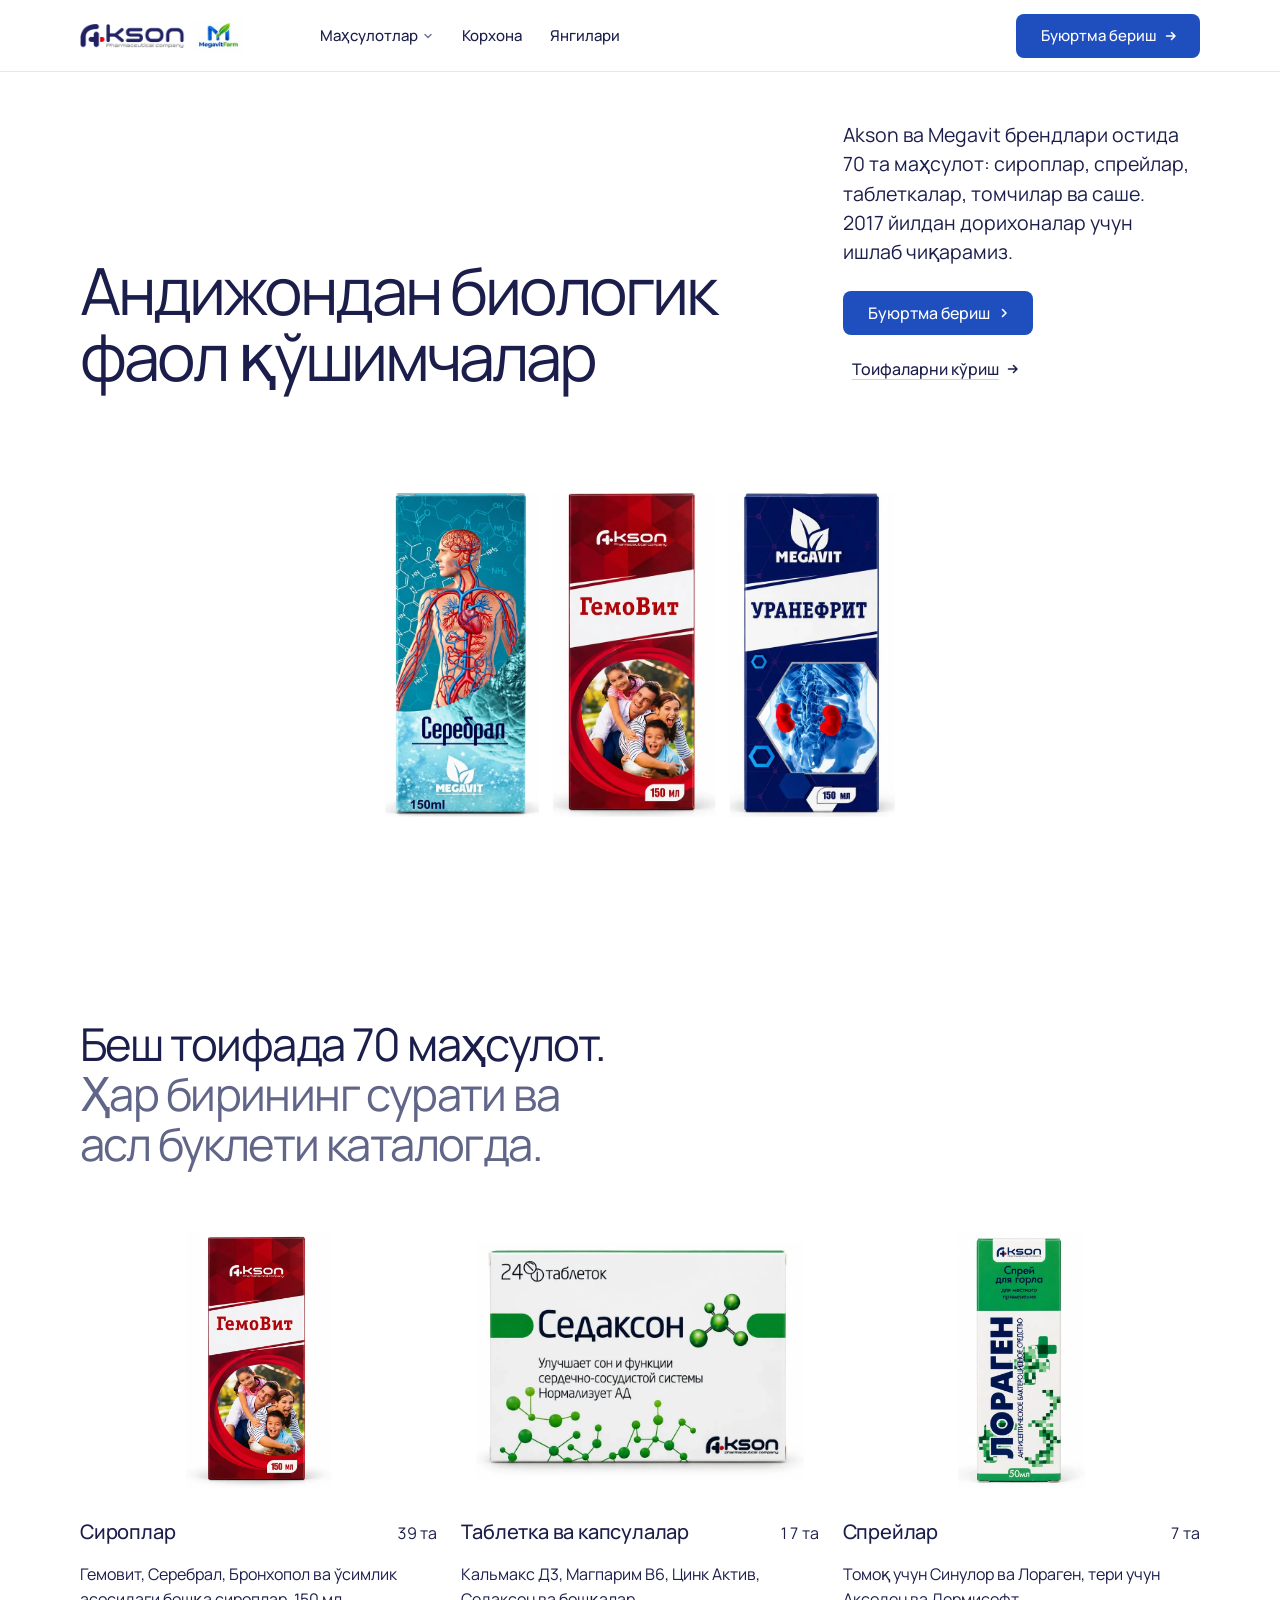
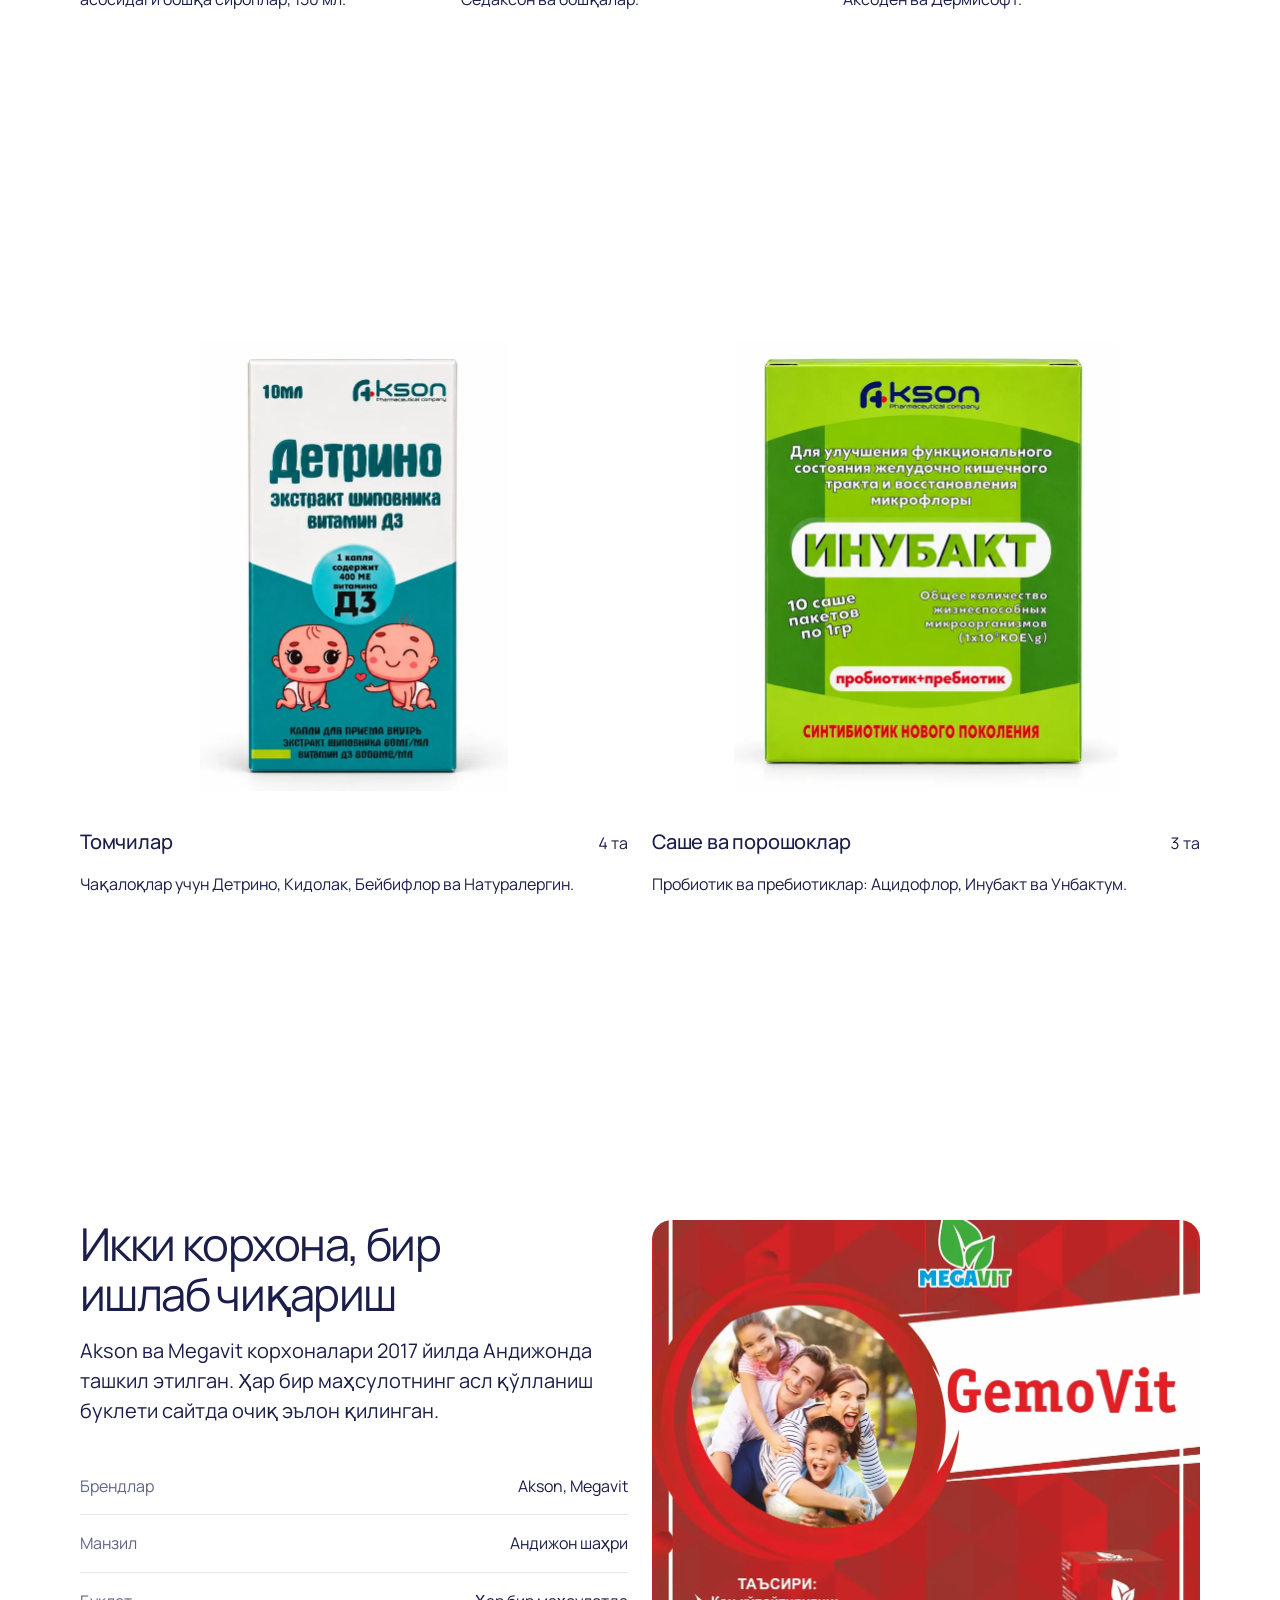
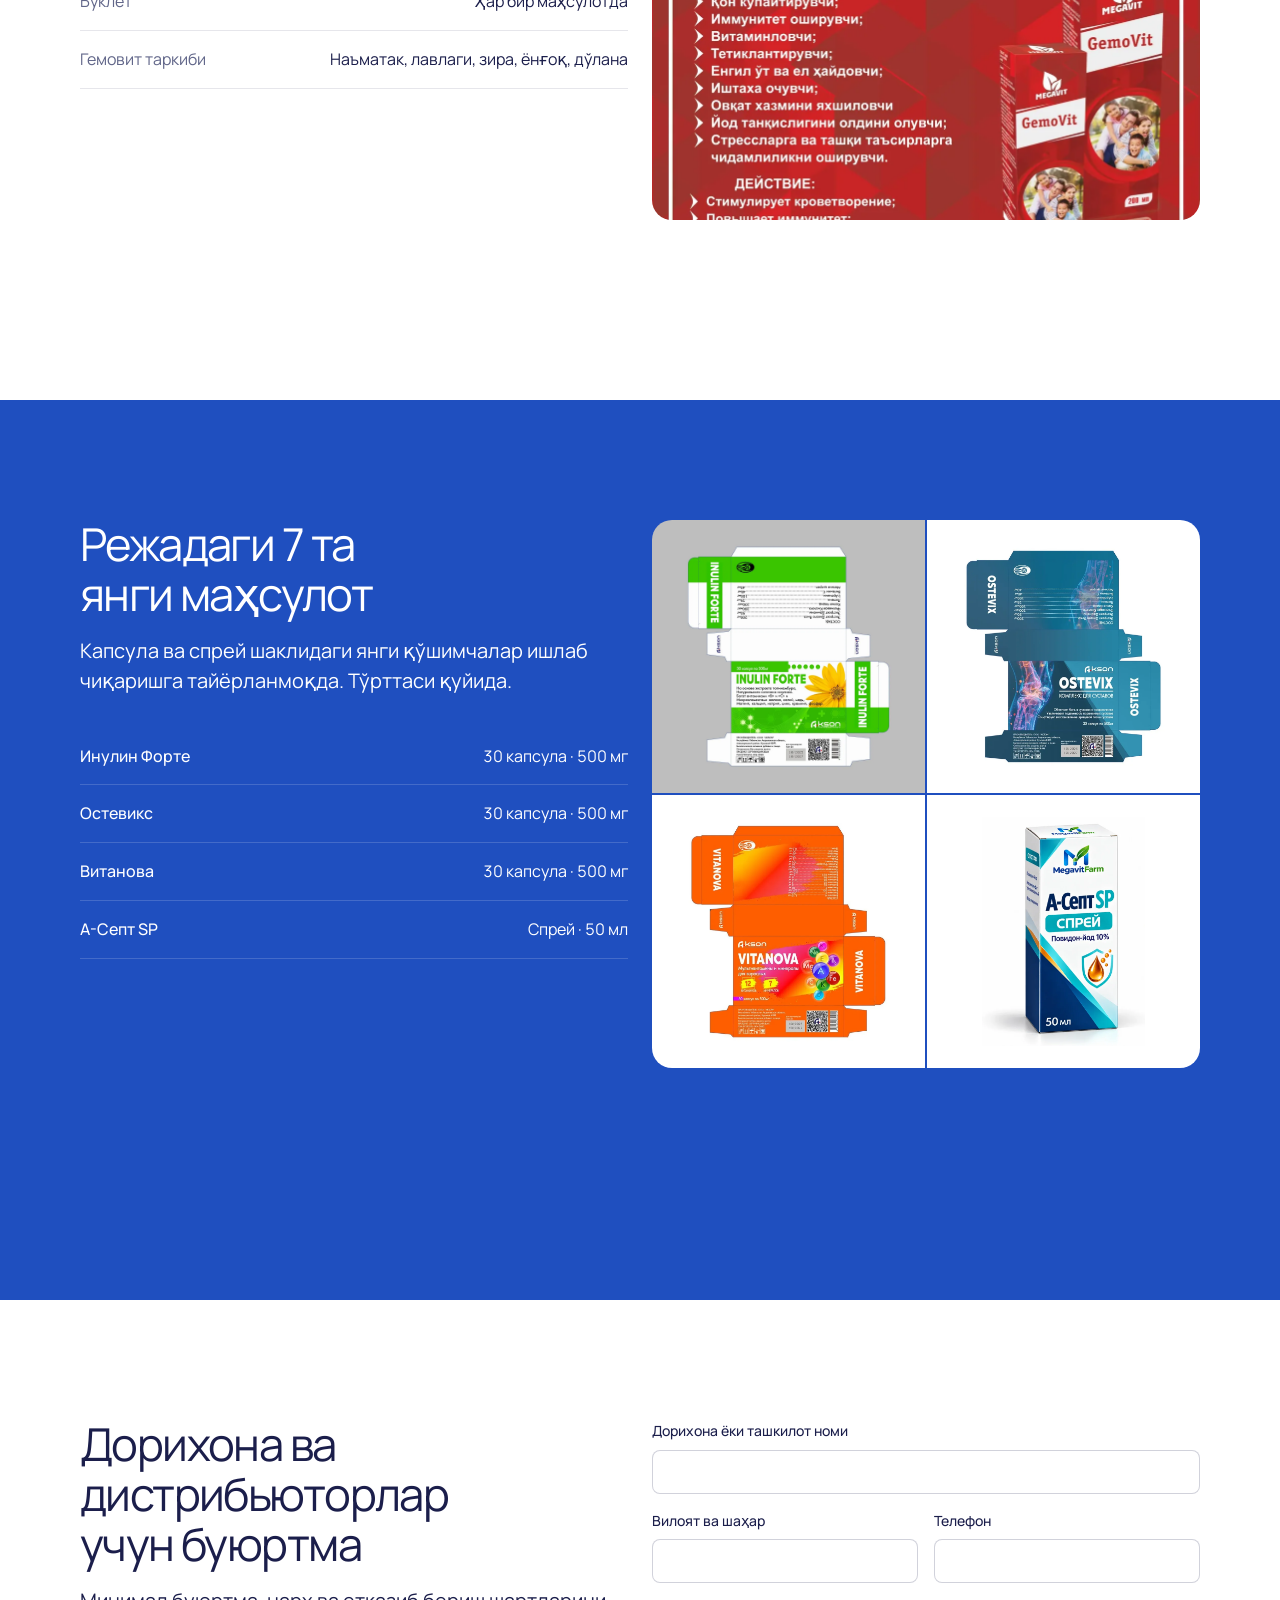
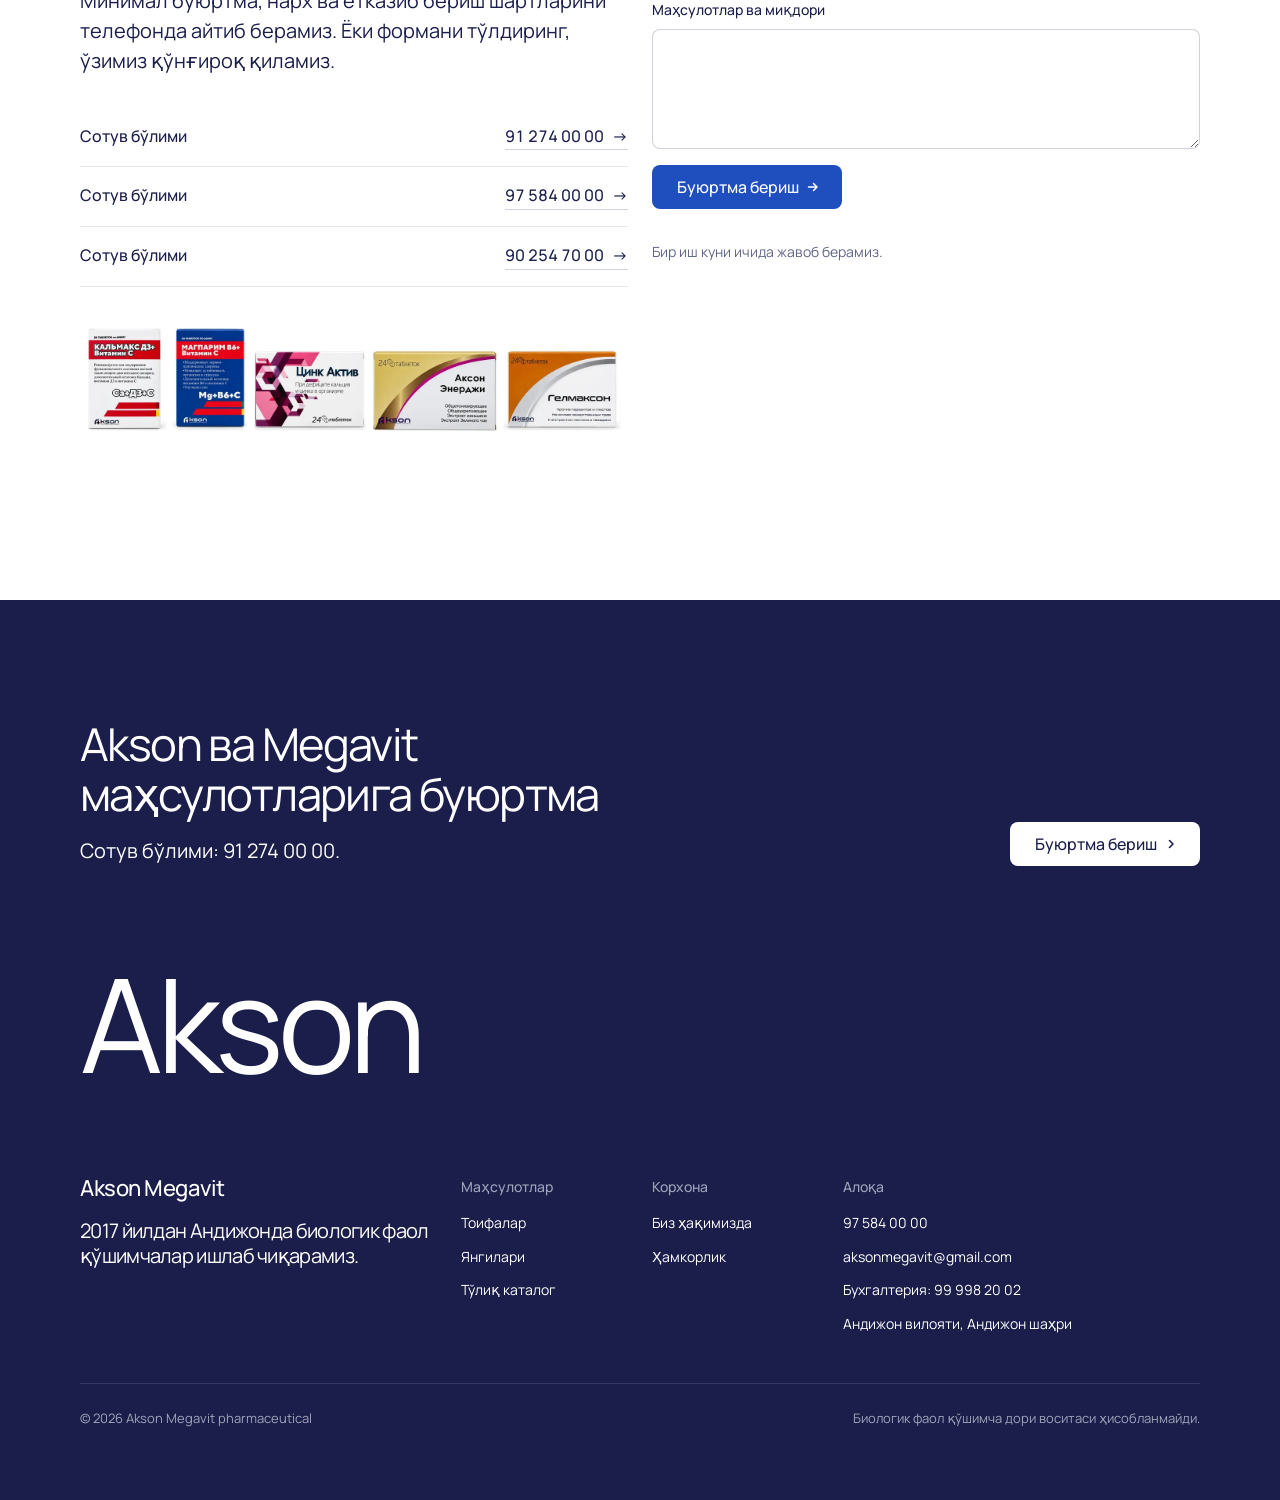
==== index.html @ 741b9e94 "Add Akson Megavit landing page One-page landing for aksonmegavit.uz in Uzbek Cyrillic: product line-" ====
<!doctype html>
<html lang="uz-Cyrl" data-type="product" data-radius="soft" data-buttons="arrow" data-motion>
<head>
<meta charset="utf-8">
<meta name="viewport" content="width=device-width, initial-scale=1, viewport-fit=cover">
<title>Akson Megavit: Андижондан биологик фаол қўшимчалар</title>
<meta name="description" content="Akson ва Megavit брендларининг 70 та сироп, спрей, таблетка, томчи ва сашеси. Дорихоналар ва дистрибьюторлар учун буюртма.">
<meta property="og:type" content="website">
<meta property="og:title" content="Akson Megavit: Андижондан биологик фаол қўшимчалар">
<meta property="og:description" content="Akson ва Megavit брендларининг 70 та сироп, спрей, таблетка, томчи ва сашеси.">
<meta property="og:image" content="share.jpg">
<meta name="twitter:card" content="summary_large_image">
<link rel="icon" href="favicon.png" type="image/png">
<meta name="theme-color" content="#ffffff">
<link rel="canonical" href="https://aksonmegavit.uz/">
<meta name="site-kind" content="other">
<meta name="page-type" content="product">
<link rel="preconnect" href="https://fonts.googleapis.com">
<link rel="preconnect" href="https://fonts.gstatic.com" crossorigin>
<link href="https://fonts.googleapis.com/css2?family=Manrope:wght@400..700&display=swap" rel="stylesheet">
<link rel="stylesheet" href="assets/system.css">
<link rel="stylesheet" href="assets/ui/cards.css">
<link rel="stylesheet" href="assets/motion/motion.css">
<link rel="stylesheet" href="assets/layout/layout.css">
<style>
:root {
  --p-bg: #ffffff; --p-surface: #f3f4f7; --p-ink: #1b1e4b; --p-muted: #616689;
  --p-accent: #1f4fbf; --p-accent-ink: #ffffff; --p-action: #1f4fbf; --p-action-ink: #ffffff;
  --p-inv-bg: #1b1e4b; --p-inv-surface: #272c57; --p-inv-ink: #ffffff; --p-inv-muted: #9fa3b8;
  --p-inv-accent: #ffffff; --p-inv-accent-ink: #1b1e4b; --p-inv-action: #ffffff; --p-inv-action-ink: #1b1e4b;
  --font-display: "Manrope", system-ui, sans-serif;
  --font-text: "Manrope", system-ui, sans-serif;
  --display-weight: 400;
  --display-tracking: -0.035em;
  --display-tracking-xl: -0.045em;
  --ly-scale: 0.97;
}
</style>
<script>document.documentElement.classList.add('m-enter');setTimeout(()=>document.documentElement.classList.add('m-enter-done'),700)</script>
<script>document.documentElement.classList.add('mo-js');setTimeout(()=>document.documentElement.classList.add('mo-safe'),2500)</script>
<link rel="modulepreload" href="assets/moments/moments.js">
<link rel="modulepreload" href="assets/moments/lib.js">
<link rel="modulepreload" href="assets/moments/picture-develops/moment.js">
<style>
  /* the packshots are shot on white: they stand on the page's own white, never on a grey panel */
  .tile__media.tile__media--pack { background: #fff; }
  .tile__media--pack > img { object-fit: contain; padding: 4%; }
  #range .tile { --tile-ratio: 5 / 4; }
  @media (min-width: 1024px) { #range .grid > .tile.span-6 { --tile-ratio: 10 / 9; } }
  /* the tablet's footer: the contact column takes the rest of the row the link columns leave */
  @media (min-width: 640px) and (max-width: 1023px) { .footer .footer__col:last-child { grid-column: auto / span 6; } }
  .footer__col a { overflow-wrap: anywhere; }
  /* the planned packs as one picture wall: four squares on white, 2px apart */
  .wall { display: grid; grid-template-columns: 1fr 1fr; gap: 2px; border-radius: var(--r-lg); overflow: clip; align-self: start; }
  .wall > img { width: 100%; aspect-ratio: 1; object-fit: contain; padding: 8%; background: #fff; }
  .wall > img.wall__cover { object-fit: cover; padding: 0; }
  /* Manrope's tall ascent needs a fuller line box than the kit's .86, or the name's tops are clipped */
  .close__word { flex-shrink: 0; line-height: 1.36; font-size: clamp(52px, 10.2vw, 146px); }
  /* the tablet keeps the three categories on one row and the phone squares them, so the group stays in its two screens */
  @media (min-width: 640px) and (max-width: 1023px) { #range .grid > .tile.span-4 { grid-column: auto / span 4; } #range .tile { --tile-ratio: 4 / 5; } }
  /* the phone sets each category as a row: the pack on the left, its name and line beside it */
  @media (max-width: 639px) {
    #range .grid > .tile { grid-column: 1 / -1; }
    #range .tile { --tile-ratio: 1 / 1; grid-template-columns: 164px minmax(0, 1fr); column-gap: var(--s-4); row-gap: var(--s-2); }
    #range .tile__media { grid-row: 1 / span 2; }
    #range .tile__head { flex-wrap: wrap; gap: 0 var(--s-2); }
    #range .tile__head > h3 { min-width: 0; }
    #range .tile > p { font-size: var(--t-body); }
  }
  .nav__logo .logo-megavit { height: 34px; }
  /* picture-develops: the leaflet on the split's right column, as tall as the text beside it */
  .develop { margin: 0; border-radius: var(--r-lg); overflow: hidden; height: min(600px, var(--ly-fit)); background: var(--surface); }
  .develop > img { display: block; width: 100%; height: 100%; object-fit: cover; object-position: 50% 12%; }
  @media (max-width: 1023px) { .develop { height: auto; aspect-ratio: 4 / 3; margin-top: var(--s-7); } }
  .contact-phones a { font-variant-numeric: tabular-nums; }
  .contact-phones .rows__value { white-space: nowrap; max-width: none; }
  .order__media { margin-top: var(--s-5); aspect-ratio: 4 / 1; background: #fff; }
  @media (max-width: 639px) { .order__media { aspect-ratio: 3 / 1; } }
  .order__media > .frame__img { object-fit: contain; }
  /* Uzbek Cyrillic words run long: the phone h1 steps down so the headline keeps to two lines */
  @media (max-width: 639px) { .hero--product { --ly-h1: 31px; } }
</style>
</head>
<body>
<!-- type: product (site-kind other): a maker of dietary supplements selling to pharmacies and distributors
     deal: hero product (the client's own packshots composed into one line-up, a cut-out on the white ground),
     nav nav-cards, close close-word, footer footer-dark, rhythm brand-band, buttons arrow, mark: the client's logos
     palette: the client's own colours (start.mjs brand): white like the packshots' ground, the Akson navy as ink, the
     Megavit blue as the one accent; type: Manrope (the client's own face; the dealt pairings carry no Cyrillic)
     moments: picture-develops on the Gemovit leaflet in #about -->

<header class="nav">
  <div class="wrap nav__bar">
    <a class="skip-link" href="#top">Асосий матнга ўтиш</a>
    <a class="nav__logo" href="#top"><img src="img/brand-akson.webp" alt="Akson" width="240" height="55"><img class="logo-megavit" src="img/brand-megavit.webp" alt="Megavit Farm" width="120" height="80"></a>
    <nav class="nav__links" aria-label="Асосий">
      <div class="nav__item">
        <a class="nav__link" href="#range">Маҳсулотлар <svg class="chev" viewBox="0 0 12 12" aria-hidden="true"><path d="M3 4.5l3 3 3-3" fill="none" stroke="currentColor" stroke-width="1.5" stroke-linecap="round" stroke-linejoin="round"/></svg></a>
        <div class="nav__menu">
          <div class="wrap grid">
            <a class="menu-card span-3" href="https://aksonmegavit.uz/catalog.html?category=siroplar">
              <div class="panel tile__media--pack"><img class="frame__img" src="img/t-product-5585.webp" srcset="img/s-t-product-5585.webp 193w, img/t-product-5585.webp 510w" sizes="(max-width: 639px) 164px, 410px" width="510" height="900" alt="Гептрахол сиропи қадоғи" loading="lazy"></div>
              <span class="t-card">Сироплар</span>
              <span class="t-small muted">39 та маҳсулот</span>
            </a>
            <a class="menu-card span-3" href="https://aksonmegavit.uz/catalog.html?category=tabletka-va-kapsulalar">
              <div class="panel tile__media--pack"><img class="frame__img" src="img/t-product-5637.webp" srcset="img/s-t-product-5637.webp 257w, img/t-product-5637.webp 679w" sizes="(max-width: 639px) 164px, 410px" width="679" height="900" alt="Магпарим B6 таблеткалари қадоғи" loading="lazy"></div>
              <span class="t-card">Таблетка ва капсулалар</span>
              <span class="t-small muted">17 та маҳсулот</span>
            </a>
            <a class="menu-card span-3" href="https://aksonmegavit.uz/catalog.html?category=spreylar">
              <div class="panel tile__media--pack"><img class="frame__img" src="img/t-product-5627.webp" srcset="img/s-t-product-5627.webp 161w, img/t-product-5627.webp 425w" sizes="(max-width: 639px) 164px, 410px" width="425" height="900" alt="Синулор спрейи қадоғи" loading="lazy"></div>
              <span class="t-card">Спрейлар</span>
              <span class="t-small muted">7 та маҳсулот</span>
            </a>
            <a class="menu-card span-3" href="https://aksonmegavit.uz/catalog.html?category=tomchilar">
              <div class="panel tile__media--pack"><img class="frame__img" src="img/t-product-5611.webp" srcset="img/s-t-product-5611.webp 213w, img/t-product-5611.webp 563w" sizes="(max-width: 639px) 164px, 410px" width="563" height="900" alt="Бейбифлор томчилари қадоғи" loading="lazy"></div>
              <span class="t-card">Томчилар</span>
              <span class="t-small muted">4 та маҳсулот</span>
            </a>
          </div>
        </div>
      </div>
      <div class="nav__item"><a class="nav__link" href="#about">Корхона</a></div>
      <div class="nav__item"><a class="nav__link" href="#new">Янгилари</a></div>
    </nav>
    <div class="nav__actions">
      <a class="btn btn--primary" href="#order">Буюртма бериш</a>
    </div>
    <button class="nav__toggle" type="button" aria-expanded="false" aria-label="Меню">
      <svg width="18" height="18" viewBox="0 0 18 18" aria-hidden="true"><path d="M2 5h14M2 13h14" stroke="currentColor" stroke-width="1.6" stroke-linecap="round"/></svg>
    </button>
  </div>
</header>

<main id="top">
  <section class="hero hero--product" data-enter aria-labelledby="hero-h">
    <div class="wrap"><div class="hero-text hero__in">
      <div class="hero__head">
        <div>
          <h1 id="hero-h">Андижондан биологик фаол қўшимчалар</h1>
          <p class="hero__lead">Akson ва Megavit брендлари остида 70 та маҳсулот: сироплар, спрейлар, таблеткалар, томчилар ва саше. 2017 йилдан дорихоналар учун ишлаб чиқарамиз.</p>
        </div>
        <div class="btn-row"><a class="btn btn--primary" href="#order">Буюртма бериш<svg class="m-arrow" viewBox="0 0 12 12" aria-hidden="true"><path class="m-arrow__stem" d="M1 6h8"/><path class="m-arrow__head" d="M4.5 2.5 8 6l-3.5 3.5"/></svg></a><a class="btn btn--secondary" href="#range">Тоифаларни кўриш</a></div>
      </div>
      <div class="hero__stage">
        <img class="is-cutout" src="img/lineup.webp" srcset="img/lineup-phone.webp 1493w, img/lineup.webp 3300w" sizes="(max-width: 639px) 342px, 1280px" alt="Детрино, Серебрал, Гемовит, Уранефрит, Бронхопол, Лафия-П ва Седадокс қадоқлари бир қаторда" width="3300" height="980" fetchpriority="high" data-source="client" data-subject="the client's own product boxes">
      </div>
    </div></div>
  </section>

  <section class="section g2" id="range" aria-labelledby="range-h">
    <div class="wrap">
      <div class="group">
        <div class="section-head">
          <h2 id="range-h">Беш тоифада 70 маҳсулот. <span class="muted">Ҳар бирининг сурати ва асл буклети каталогда.</span></h2>
        </div>
        <div class="grid">
          <a class="tile span-4" href="https://aksonmegavit.uz/catalog.html?category=siroplar">
            <div class="tile__media tile__media--pack"><img src="img/t-product-5588.webp" srcset="img/s-t-product-5588.webp 191w, img/t-product-5588.webp 505w" sizes="(max-width: 639px) 164px, 410px" width="505" height="900" alt="Гемовит сиропи қадоғи" loading="lazy" data-source="client"></div>
            <div class="tile__head"><h3>Сироплар</h3><span class="tile__price">39 та</span></div>
            <p>Гемовит, Серебрал, Бронхопол ва ўсимлик асосидаги бошқа сироплар, 150 мл.</p>
          </a>
          <a class="tile span-4" href="https://aksonmegavit.uz/catalog.html?category=tabletka-va-kapsulalar">
            <div class="tile__media tile__media--pack"><img src="img/t-product-5649.webp" srcset="img/s-t-product-5649.webp 340w, img/t-product-5649.webp 900w" sizes="(max-width: 639px) 164px, 410px" width="900" height="648" alt="Седаксон таблеткалари қадоғи" loading="lazy" data-source="client"></div>
            <div class="tile__head"><h3>Таблетка ва капсулалар</h3><span class="tile__price">17 та</span></div>
            <p>Кальмакс Д3, Магпарим B6, Цинк Актив, Седаксон ва бошқалар.</p>
          </a>
          <a class="tile span-4" href="https://aksonmegavit.uz/catalog.html?category=spreylar">
            <div class="tile__media tile__media--pack"><img src="img/t-product-5639.webp" srcset="img/s-t-product-5639.webp 168w, img/t-product-5639.webp 446w" sizes="(max-width: 639px) 164px, 410px" width="446" height="900" alt="Лораген спрейи қадоғи" loading="lazy" data-source="client"></div>
            <div class="tile__head"><h3>Спрейлар</h3><span class="tile__price">7 та</span></div>
            <p>Томоқ учун Синулор ва Лораген, тери учун Аксоден ва Дермисофт.</p>
          </a>
        </div>
      </div>
      <div class="grid">
        <a class="tile span-6" href="https://aksonmegavit.uz/catalog.html?category=tomchilar">
          <div class="tile__media tile__media--pack"><img src="img/t-product-5591.webp" srcset="img/s-t-product-5591.webp 233w, img/t-product-5591.webp 617w" sizes="(max-width: 639px) 164px, 628px" width="617" height="900" alt="Детрино томчилари қадоғи" loading="lazy" data-source="client"></div>
          <div class="tile__head"><h3>Томчилар</h3><span class="tile__price">4 та</span></div>
          <p>Чақалоқлар учун Детрино, Кидолак, Бейбифлор ва Натуралергин.</p>
        </a>
        <a class="tile span-6" href="https://aksonmegavit.uz/catalog.html?category=sashe-va-poroshoklar">
          <div class="tile__media tile__media--pack"><img src="img/t-product-5618.webp" srcset="img/s-t-product-5618.webp 291w, img/t-product-5618.webp 770w" sizes="(max-width: 639px) 164px, 628px" width="770" height="900" alt="Инубакт саше қадоғи" loading="lazy" data-source="client"></div>
          <div class="tile__head"><h3>Саше ва порошоклар</h3><span class="tile__price">3 та</span></div>
          <p>Пробиотик ва пребиотиклар: Ацидофлор, Инубакт ва Унбактум.</p>
        </a>
      </div>
    </div>
  </section>

  <section class="section" id="about" aria-labelledby="about-h">
    <div class="wrap">
      <div class="grid grid--top">
        <div class="span-6">
          <div class="section-head">
            <h2 id="about-h">Икки корхона, бир ишлаб чиқариш</h2>
            <p>Akson ва Megavit корхоналари 2017 йилда Андижонда ташкил этилган. Ҳар бир маҳсулотнинг асл қўлланиш буклети сайтда очиқ эълон қилинган.</p>
          </div>
          <ul class="rows rows--spec">
            <li><span class="rows__name">Брендлар</span><span class="rows__value">Akson, Megavit</span></li>
            <li><span class="rows__name">Манзил</span><span class="rows__value">Андижон шаҳри</span></li>
            <li><span class="rows__name">Буклет</span><span class="rows__value">Ҳар бир маҳсулотда</span></li>
            <li><span class="rows__name">Гемовит таркиби</span><span class="rows__value">Наъматак, лавлаги, зира, ёнғоқ, дўлана</span></li>
          </ul>
        </div>
        <figure class="develop span-6 start-7" data-moment="picture-develops"><img src="img/leaflet-7.webp" alt="Гемовит сиропининг асл буклети: таъсири ўзбек ва рус тилларида" width="1100" height="1560" loading="lazy" data-source="client"></figure>
      </div>
    </div>
  </section>

  <section class="section ground-brand" id="new" aria-labelledby="new-h">
    <div class="wrap">
      <div class="grid grid--top">
        <div class="span-6">
          <div class="section-head">
            <h2 id="new-h">Режадаги 7 та янги маҳсулот</h2>
            <p>Капсула ва спрей шаклидаги янги қўшимчалар ишлаб чиқаришга тайёрланмоқда. Тўрттаси қуйида.</p>
          </div>
          <ul class="rows">
            <li><span class="rows__name">Инулин Форте</span><span class="rows__value">30 капсула · 500 мг</span></li>
            <li><span class="rows__name">Остевикс</span><span class="rows__value">30 капсула · 500 мг</span></li>
            <li><span class="rows__name">Витанова</span><span class="rows__value">30 капсула · 500 мг</span></li>
            <li><span class="rows__name">А-Септ SP</span><span class="rows__value">Спрей · 50 мл</span></li>
          </ul>
        </div>
        <div class="wall span-6 start-7">
          <img class="wall__cover" src="img/planned-inulin-forte.webp" srcset="img/s-planned-inulin-forte.webp 340w, img/planned-inulin-forte.webp 1280w" sizes="(max-width: 639px) 164px, 410px" width="1280" height="1280" alt="Инулин Форте қадоғи, ёйилган ҳолда" loading="lazy" data-source="client">
          <img src="img/t-planned-ostevix.webp" srcset="img/s-t-planned-ostevix.webp 314w, img/t-planned-ostevix.webp 831w" sizes="(max-width: 639px) 164px, 410px" width="831" height="900" alt="Остевикс қадоғи" loading="lazy" data-source="client">
          <img src="img/t-planned-vitanova.webp" srcset="img/s-t-planned-vitanova.webp 314w, img/t-planned-vitanova.webp 831w" sizes="(max-width: 639px) 164px, 410px" width="831" height="900" alt="Витанова қадоғи" loading="lazy" data-source="client">
          <img src="img/t-planned-a-sept-sp.webp" srcset="img/s-t-planned-a-sept-sp.webp 241w, img/t-planned-a-sept-sp.webp 638w" sizes="(max-width: 639px) 164px, 410px" width="638" height="900" alt="А-Септ SP спрейи қадоғи" loading="lazy" data-source="client">
        </div>
      </div>
    </div>
  </section>

  <section class="section" id="order" style="--hm: 2" aria-labelledby="order-h">
    <div class="wrap">
      <div class="grid grid--top">
        <div class="span-6">
          <div class="section-head">
            <h2 id="order-h">Дорихона ва дистрибьюторлар учун буюртма</h2>
            <p>Минимал буюртма, нарх ва етказиб бериш шартларини телефонда айтиб берамиз. Ёки формани тўлдиринг, ўзимиз қўнғироқ қиламиз.</p>
          </div>
          <ul class="rows contact-phones">
            <li><span class="rows__name">Сотув бўлими</span><span class="rows__value"><a class="link" href="tel:+998912740000">91 274 00 00</a></span></li>
            <li><span class="rows__name">Сотув бўлими</span><span class="rows__value"><a class="link" href="tel:+998975840000">97 584 00 00</a></span></li>
            <li><span class="rows__name">Сотув бўлими</span><span class="rows__value"><a class="link" href="tel:+998902547000">90 254 70 00</a></span></li>
          </ul>
          <div class="frame frame--photo order__media"><img class="frame__img" src="img/packs-tablets.webp" alt="Кальмакс Д3, Магпарим B6, Цинк Актив, Аксон Энерджи ва Гелмаксон таблеткалари қадоқлари" width="1400" height="288" loading="lazy" data-source="client"></div>
        </div>
        <div class="span-6 start-7">
          <form class="form" action="mailto:aksonmegavit@gmail.com" method="post" enctype="text/plain" data-endpoint="" data-sent="Буюртмангиз қабул қилинди. Бир иш куни ичида қўнғироқ қиламиз." novalidate>
            <div class="field field--full"><label for="f-org">Дорихона ёки ташкилот номи</label>
              <input id="f-org" name="organization" type="text" autocomplete="organization" required aria-describedby="f-org-err">
              <p class="field__error" id="f-org-err" hidden>Дорихона ёки ташкилот номини ёзинг.</p></div>
            <div class="field"><label for="f-city">Вилоят ва шаҳар</label>
              <input id="f-city" name="city" type="text" autocomplete="address-level2" required aria-describedby="f-city-err">
              <p class="field__error" id="f-city-err" hidden>Вилоят ва шаҳарни ёзинг.</p></div>
            <div class="field"><label for="f-phone">Телефон</label>
              <input id="f-phone" name="phone" type="tel" autocomplete="tel" inputmode="tel" required aria-describedby="f-phone-err">
              <p class="field__error" id="f-phone-err" hidden>Телефон рақамингизни ёзинг, масалан 90 123 45 67.</p></div>
            <div class="field field--full"><label for="f-items">Маҳсулотлар ва миқдори</label>
              <textarea id="f-items" name="items" rows="4" required aria-describedby="f-items-err"></textarea>
              <p class="field__error" id="f-items-err" hidden>Қайси маҳсулот ва нечта кераклигини ёзинг.</p></div>
            <div class="btn-row"><button class="btn btn--primary" type="submit">Буюртма бериш</button></div>
            <p class="form__status" role="status" data-form-status></p>
            <p class="t-small muted">Бир иш куни ичида жавоб берамиз.</p>
          </form>
        </div>
      </div>
    </div>
  </section>
</main>

<footer class="footer closing footer--dark ground-inverse" id="contact" aria-labelledby="close-h">
  <div class="wrap">
    <div class="closing__cta close--word">
      <div class="section-head--split">
        <div><h2 id="close-h">Akson ва Megavit маҳсулотларига буюртма</h2><p class="t-lead">Сотув бўлими: 91 274 00 00.</p></div>
        <a class="btn btn--primary" href="#order">Буюртма бериш<svg class="m-arrow" viewBox="0 0 12 12" aria-hidden="true"><path class="m-arrow__stem" d="M1 6h8"/><path class="m-arrow__head" d="M4.5 2.5 8 6l-3.5 3.5"/></svg></a>
      </div>
      <p class="close__word" aria-hidden="true">Akson</p>
    </div>
    <div class="closing__links">
      <div class="grid">
        <div class="span-4 stack-4">
          <a class="nav__logo" href="#top">Akson Megavit</a>
          <p class="footer__lede">2017 йилдан Андижонда биологик фаол қўшимчалар ишлаб чиқарамиз.</p>
        </div>
        <div class="span-2 footer__col"><h3>Маҳсулотлар</h3><ul><li><a href="#range">Тоифалар</a></li><li><a href="#new">Янгилари</a></li><li><a href="https://aksonmegavit.uz/catalog.html">Тўлиқ каталог</a></li></ul></div>
        <div class="span-2 footer__col"><h3>Корхона</h3><ul><li><a href="#about">Биз ҳақимизда</a></li><li><a href="#order">Ҳамкорлик</a></li></ul></div>
        <div class="span-4 footer__col"><h3>Алоқа</h3><ul><li><a href="tel:+998975840000">97 584 00 00</a></li><li><a href="mailto:aksonmegavit@gmail.com">aksonmegavit@gmail.com</a></li><li>Бухгалтерия: 99 998 20 02</li><li>Андижон вилояти, Андижон шаҳри</li></ul></div>
      </div>
      <div class="footer__legal">
        <span>&copy; 2026 Akson Megavit pharmaceutical</span>
        <span>Биологик фаол қўшимча дори воситаси ҳисобланмайди.</span>
      </div>
    </div>
  </div>
</footer>

<nav class="actionbar" aria-label="Тезкор амаллар">
  <a class="btn btn--primary" href="#order">Буюртма бериш</a>
</nav>

<script type="module" src="assets/system.js"></script>
<script type="module" src="assets/motion/motion.js"></script>
<script type="module" src="assets/layout/layout.js"></script>
</body>
</html>
---- assets/system.css ----
/*
  taste-skill system.css - the one system for the page. Link it first, then assets/ui/cards.css (the
  feature card, its panel and the fragment placements), then set the palette (--p-*), the fonts and
  the radius set on :root in the page (node scripts/start.mjs prints that block).
  Do not add a second grid, spacing scale, type scale, radius scale, button or card style.
*/

/* ---------------------------------------------------------------- tokens */
:root {
  /* palette (hex only; fx.js reads --bg --surface --ink --muted --accent --accent-ink) */
  --p-bg: #ffffff;
  --p-surface: #f4f4f4;
  --p-ink: #111111;
  --p-muted: #6b6b6b;
  --p-accent: #1a4be0;
  --p-accent-ink: #ffffff;
  --p-action: #1a4be0;      /* buttons, links, focus: the accent, or the ink when the accent is too pale */
  --p-action-ink: #ffffff;
  --p-inv-bg: #111111;
  --p-inv-surface: #1c1c1c;
  --p-inv-ink: #f4f4f4;
  --p-inv-muted: #a3a3a3;
  --p-inv-accent: #ffffff;
  --p-inv-accent-ink: #111111;
  --p-inv-action: #ffffff;
  --p-inv-action-ink: #111111;
  /* the lit ground behind UI and in the closing band (references/cards.md), one per page, tech pages only
     (none on kind other, which is flat): <html data-ground="sand|sky|sage|painting">. system.js gives it to every ground
     that holds UI, on light and dark pages alike; --hue on one panel changes only its accent */
  --ground-bg: #d9ccb7; --ground-surface: #e9e0d2; --ground-ink: #2a2622; --ground-muted: #5a534a; --ground-accent: #a8794a;

  /* fonts */
  --font-display: system-ui, -apple-system, "Segoe UI", sans-serif;
  --font-text: system-ui, -apple-system, "Segoe UI", sans-serif;
  --font-mono: ui-monospace, "SFMono-Regular", Menlo, Consolas, monospace;
  --display-weight: 400;    /* headlines 400; 500 on a tech page (software, gaming, hardware) */
  --display-tracking: -0.025em;

  /* the page rhythm (references/layout-v4.md): one section per screen. The header is fixed and
     --nav tall; every section is padded --padt above and --padb (plus the phone action bar, --bar)
     below, and is exactly one or two screens tall (--h: 1 or 2; --hm on a phone). The hero's words
     start --hgap under the header and its content ends --hpadb above the fold. */
  --nav: 72px;
  --padt: 120px;
  --padb: 72px;
  --hgap: 48px;
  --hpadb: 64px;
  --bar: 0px;
  /* grid: one .wrap (alias .container) for the header, every section and the footer, the same
     --gut on both sides: 1280 wide at x 80-1360 at 1440, 342 at x 24-366 at 390 */
  --container: 1280px;
  --gut: 80px;
  --pad: var(--gut);
  --gutter: 24px;

  /* spacing: 4/8 scale */
  --s-1: 4px;  --s-2: 8px;  --s-3: 12px; --s-4: 16px; --s-5: 24px;
  --s-6: 32px; --s-7: 48px; --s-8: 64px; --s-9: 96px; --s-10: 128px;
  --section: 40px;      /* only a .section outside main (the kit's demo pages); every main > section and
                           footer.closing take --padt and --padb */
  --section-band: 56px; /* the same for an older footer outside footer.closing */
  --head-gap: 48px;     /* the one heading-to-content gap, 32 on a phone (layout.css reads it as --ly-head-gap) */
  --card-pad: 16px;     /* card padding (cards.css sets its own for cards with a panel) */
  --card-gap: 16px;     /* gap between cards */

  /* type scale (the only sizes on the page) */
  --t-label: 13px;
  --t-small: 14px;
  --t-body: 16px;
  --t-lead: 18px;
  --t-card: 18px;
  --t-h3: 24px;
  /* straight lines from the phone size at 390 to the desktop size at 1440 (system.md's table) */
  --t-h2: clamp(30px, 1.72vw + 23.3px, 48px);
  --t-h1: clamp(38px, 3.24vw + 25.4px, 72px);
  /* a big number stays a step under the h2 (VI-11): 38 at 1440, 28 at 390, so it never reads as a
     section heading; a stats row and a price set their own, smaller still */
  --t-stat: clamp(28px, .952vw + 24.29px, 38px);

  /* radius: one scale (soft by default; data-radius on <html> switches it) */
  --r-sm: 8px;  --r-md: 12px; --r-lg: 20px; --r-btn: 8px;

  /* controls (fixed here; a page never adds its own) */
  --btn-h: 44px;
  --btn-h-sm: 36px;
  --nav-h: var(--nav);  /* the older name, kept for the kit's files */
  --icon: 16px;         /* small icons: socials, menu chevrons, mono brand marks */

  /* motion: the one UI ease-out (motion.css --m-ease and ui/base.css --u-ease read it; references/motion.md) */
  --ease: cubic-bezier(.2, .8, .2, 1);
  --dur: 180ms;
}
html[data-radius="sharp"] { --r-sm: 4px; --r-md: 6px;  --r-lg: 8px;  --r-btn: 4px; }
html[data-radius="soft"]  { --r-sm: 8px; --r-md: 12px; --r-lg: 20px; --r-btn: 8px; }
html[data-radius="round"] { --r-sm: 10px; --r-md: 16px; --r-lg: 24px; --r-btn: 999px; }
/* the four lit grounds (references/cards.md); sand is the default above. painting goes with
   painterly-landscape (x.ai's daylight sky over olive hills) */
html[data-ground="sky"]      { --ground-bg: #c6d3df; --ground-surface: #d6e0e9; --ground-ink: #25303a; --ground-muted: #4d5964; --ground-accent: #3f6a92; }
html[data-ground="sage"]     { --ground-bg: #cdd6c6; --ground-surface: #dce3d6; --ground-ink: #262d24; --ground-muted: #535b51; --ground-accent: #6c8e63; }
html[data-ground="painting"] { --ground-bg: #79a8d6; --ground-surface: #a6c4e2; --ground-ink: #16212c; --ground-muted: #273949; --ground-accent: #9c9b3c; }
/* cards.css takes its card and panel radii from this scale */
html[data-radius] .card { --c-r: var(--r-lg); }
html[data-radius] .panel { --p-r: var(--r-md); }

/* a phone: the header 56, the sections padded 96 / 48, the hero's words 40 under the header and its
   content ending 24 above the fold, 24 at both sides, 12 between columns */
@media (max-width: 639px) {
  :root { --nav: 56px; --padt: 96px; --padb: 48px; --hgap: 40px; --hpadb: 24px; --gut: 24px; --gutter: 12px; --card-gap: 12px; --head-gap: 32px; }
}
@media (min-width: 640px) {
  :root { --gut: 48px; --section: 48px; --section-band: 72px; --card-pad: 24px; }
}
@media (min-width: 1024px) {
  :root { --gut: 80px; --section: 56px; --section-band: 96px; --card-gap: 24px;
          --t-lead: 20px; --t-card: 20px; --t-h3: 28px; }
  /* a place (and a local service): the 1200 column at x 120-1320 */
  html[data-type="place"] { --gut: 120px; --container: 1200px; }
}
/* a place (VI-06, ST-96, PH-23): its own smaller type (h1 48/53 and 32/37, h2 32/40 and 24/30, titles
   and the sub-line 20 and 18), the Recipe 3 hero's gap under its photograph (40, 24 on a phone),
   square photographs and cards and 2px buttons, whatever data-radius and data-buttons say */
:root[data-type="place"] {
  --hgap: 40px;
  --t-h1: clamp(32px, 1.524vw + 26.06px, 48px);
  --t-h2: clamp(24px, .762vw + 21px, 32px);
  --t-h3: clamp(20px, .381vw + 18.51px, 24px);
  --r-sm: 2px; --r-md: 0px; --r-lg: 0px; --r-btn: 2px;
}
:root[data-type="place"] :is(h1, .t-h1) { line-height: 1.104; }
:root[data-type="place"] :is(h2, .t-h2) { line-height: 1.25; }
@media (max-width: 639px) {
  :root[data-type="place"] { --hgap: 24px; }
  :root[data-type="place"] :is(h1, .t-h1) { line-height: 1.156; }
}

/* ---------------------------------------------------------------- grounds (at most three) */
:root, .ground-base {
  --bg: var(--p-bg); --surface: var(--p-surface); --ink: var(--p-ink); --muted: var(--p-muted);
  --accent: var(--p-accent); --accent-ink: var(--p-accent-ink); --card: var(--p-surface);
  --action: var(--p-action); --action-ink: var(--p-action-ink);
}
.ground-surface {
  --bg: var(--p-surface); --surface: var(--p-bg); --ink: var(--p-ink); --muted: var(--p-muted);
  --accent: var(--p-accent); --accent-ink: var(--p-accent-ink); --card: var(--p-bg);
  --action: var(--p-action); --action-ink: var(--p-action-ink);
}
.ground-inverse {
  --bg: var(--p-inv-bg); --surface: var(--p-inv-surface); --ink: var(--p-inv-ink); --muted: var(--p-inv-muted);
  --accent: var(--p-inv-accent); --accent-ink: var(--p-inv-accent-ink); --card: var(--p-inv-surface);
  --action: var(--p-inv-action); --action-ink: var(--p-inv-action-ink);
}
:root, .ground-base, .ground-surface, .ground-inverse {
  --line: color-mix(in oklab, var(--ink) 11%, transparent);
  --line-strong: color-mix(in oklab, var(--ink) 20%, transparent);
  /* effects (fx.js) and UI fragments (assets/ui) take the colours of the ground they sit on */
  --fx-bg: var(--bg); --fx-surface: var(--surface); --fx-ink: var(--ink); --fx-muted: var(--muted);
  --fx-accent: var(--accent); --fx-accent-ink: var(--accent-ink);
  --ui-font: var(--font-text); --ui-mono: var(--font-mono); --ui-radius: var(--r-md);
}
.ground-base, .ground-surface, .ground-inverse { background: var(--bg); color: var(--ink); }

/* ---------------------------------------------------------------- base */
*, *::before, *::after { box-sizing: border-box; }
/* an anchor lands on the section's top (the judge's frame): the fixed header covers --nav of its --padt */
html { -webkit-text-size-adjust: 100%; scroll-padding-top: 0; scroll-behavior: auto; margin: 0; }
body {
  margin: 0; background: var(--bg); color: var(--ink);
  font: 400 var(--t-body)/1.55 var(--font-text);
  -webkit-font-smoothing: antialiased; text-rendering: optimizeLegibility; overflow-x: clip;
}
img, svg, video, canvas { display: block; max-width: 100%; }
/* hidden means hidden, also on an img the line above makes a block (a menu tab's photograph, a peek photograph) */
[hidden] { display: none !important; }
img, video { height: auto; }
a { color: inherit; text-decoration: none; }
button { font: inherit; color: inherit; }
h1, h2, h3, h4, p, ul, ol, figure, blockquote { margin: 0; }
ul, ol { padding: 0; list-style: none; }
h1, h2, h3, h4 {
  font-family: var(--font-display); font-weight: var(--display-weight);
  letter-spacing: var(--display-tracking); text-wrap: balance; overflow-wrap: break-word;
  /* a long word (a German compound at 390) breaks at a syllable with a hyphen, in the language of <html lang>;
     only words of 10 letters or more, 4 at least on each side, so a short English heading never breaks */
  hyphens: auto; -webkit-hyphens: auto; hyphenate-limit-chars: 10 4 4;
}
h1, .t-h1 { font-size: var(--t-h1); line-height: 1.04; }
h2, .t-h2 { font-size: var(--t-h2); line-height: 1.1; }
h3, .t-h3 { font-size: var(--t-h3); line-height: 1.2; }
h4, .t-card { font-family: var(--font-text); font-weight: 500; font-size: var(--t-card); line-height: 1.3; letter-spacing: -0.01em; }
p { text-wrap: pretty; }
.t-lead  { font-size: var(--t-lead); line-height: 1.5; }
.t-body  { font-size: var(--t-body); line-height: 1.55; }
.t-small { font-size: var(--t-small); line-height: 1.5; }
.t-label { font-size: var(--t-label); font-weight: 500; line-height: 1.4; letter-spacing: 0.01em; }
.t-stat  { font-family: var(--font-display); font-weight: var(--display-weight); font-size: var(--t-stat);
           line-height: 1; letter-spacing: var(--display-tracking); font-variant-numeric: tabular-nums; }
.muted { color: var(--muted); }
.mono  { font-family: var(--font-mono); }
.measure { max-width: 62ch; }
:focus-visible { outline: 2px solid var(--action); outline-offset: 2px; border-radius: 2px; }
::selection { background: color-mix(in oklab, var(--accent) 30%, transparent); }

/* ---------------------------------------------------------------- grid */
.wrap, .container { width: min(100% - 2 * var(--gut), var(--container)); margin-inline: auto; padding-inline: 0; }
.grid { display: grid; grid-template-columns: repeat(12, minmax(0, 1fr)); column-gap: var(--gutter); row-gap: var(--card-gap); }
.grid > * { min-width: 0; grid-column: 1 / -1; }
.section { padding-block: var(--section); }

/* ---------------------------------------------------------------- one section per screen
   The page is a stack of screens. Framed at scrollY = k x the screen height, a shot shows exactly one
   section: the hero alone on the first screen, every other section (and footer.closing, the close and
   the footer in one) exactly one or two screens tall, its h2 first, --padt under its top. Heights
   and padding do it: no pinning, snapping or script.
     <section class="section" id=".." style="--h: 2">     (2 screens; --hm sets a phone's count alone)
       <div class="wrap"> the h2 first, then the content </div>     (the one in-flow child)
     </section>
   A layer (a full-bleed photograph or ground behind the words) is an <img class="layer" aria-hidden="true">
   beside the .wrap. Content must fit: one screen holds 708px of content at 1440x900 (900 - 120 - 72),
   two hold 1,608 (the second screen's part starts --padt under its top with .g2). From 640 to 1279 a
   section keeps at least its screens and grows past them rather than overlap the next. */
main > :is(section, .section), footer.closing {
  position: relative; box-sizing: border-box;
  height: calc(var(--h, 1) * 100vh); height: calc(var(--h, 1) * 100svh);
  padding: var(--padt) 0 calc(var(--padb) + var(--bar));
}
main > :is(section, .section) > :is(.wrap, .container), footer.closing > .wrap { position: relative; z-index: 1; height: 100%; }
main > :is(section, .section) > :is(.wrap, .container):not(.grid) { display: flex; flex-direction: column; }
/* a .wrap that is the section's grid too (class="wrap grid"): its rows start at the top */
main > :is(section, .section) > :is(.wrap, .container).grid { align-content: start; }
/* .fill: the block that takes what the screen leaves under the heading (a photograph, a frame) */
main > :is(section, .section) > .wrap > .fill { flex: 1 1 0; min-height: 0; }
/* two screens as two groups: row 1 the h2 and the first group, row 2 the rest (no second h2), starting
   --padt under the second screen's top, so the second shot looks like any other section */
main > :is(section, .section).g2, footer.closing.g2 { --h: 2; }
main > :is(section, .section).g2 > :is(.wrap, .container), footer.closing.g2 > .wrap { display: grid; grid-template-rows: minmax(0, 1fr) minmax(0, 1fr); row-gap: calc(var(--padt) + var(--padb) + var(--bar)); }
main > :is(section, .section).g2 > :is(.wrap, .container) > *, footer.closing.g2 > .wrap > * { min-height: 0; align-self: start; }
main > :is(section, .section).g2 > :is(.wrap, .container) > :is(.group, .fill) { align-self: stretch; }
/* a group: one screen's part of a .g2 section (its h2 and first rows, or the rest) */
.group { display: flex; flex-direction: column; min-height: 0; }
/* each screen's card row runs down to that screen's foot (the cards stretch, their panels grow), so
   the second screen of a .g2 is never a short row over an empty ground; both rows end on the same line */
@media (min-width: 1024px) {
  main > :is(section, .section).g2 > .wrap > .grid:last-child,
  main > :is(section, .section).g2 > .wrap > .group > .grid:last-child { align-self: stretch; flex: 1 1 auto; min-height: 0; }
}
.group > .fill { flex: 1 1 0; min-height: 0; }
@media (min-width: 640px) and (max-width: 1279px) {
  main > :is(section, .section):not(.hero, .section--hero), footer.closing {
    height: auto; min-height: calc(var(--h, 1) * 100vh); min-height: calc(var(--h, 1) * 100svh);
  }
  /* the section is a column and its .wrap takes all of it, so a .fill (a photograph, a frame) still
     grows to the section's foot (a min-height percentage would not resolve, leaving it at its least) */
  /* :where() keeps it at no weight, so a page's own phone- or tablet-only hiding (section.desk-only { display: none }) wins */
  :where(main > :is(section, .section):not(.hero, .section--hero), footer.closing) { display: flex; flex-direction: column; }
  main > :is(section, .section):not(.hero, .section--hero) > :is(.wrap, .container), footer.closing > .wrap { flex: 1 0 auto; height: auto; min-height: 0; }
}
/* a phone: lvh (the screen with its bars hidden) for every section but the hero; --hm when stacking
   makes the content taller than the desktop count */
@media (max-width: 639px) {
  /* at least its screens, never less: content a screen cannot hold makes the section taller (the rhythm
     check then asks for --hm: 2 or less content); a fixed height would lay its last rows over the next
     section, the fault the phone shots showed most (a list under the closing heading and its button) */
  main > :is(section, .section):not(.hero, .section--hero), footer.closing {
    height: auto; min-height: calc(var(--hm, var(--h, 1)) * 100vh); min-height: calc(var(--hm, var(--h, 1)) * 100lvh);
  }
  /* one grid row at least the screens tall that grows with the .wrap's content: the .wrap is stretched to
     it, so its .fill and its two groups still share a definite height */
  /* (at no weight, as on the tablet: a page's own section.desk-only { display: none } still hides it) */
  :where(main > :is(section, .section):not(.hero, .section--hero):has(> :is(.wrap, .container)), footer.closing) {
    display: grid; grid-template-columns: minmax(0, 1fr); grid-template-rows: 1fr; grid-auto-rows: auto;
  }
  main > :is(section, .section):not(.hero, .section--hero) > :is(.wrap, .container), footer.closing > .wrap { height: auto; }
  main > :is(section, .section).g2m, footer.closing.g2m { --hm: 2; }
  main > :is(section, .section).g2m > :is(.wrap, .container), footer.closing.g2m > .wrap { display: grid; grid-template-rows: minmax(0, 1fr) minmax(0, 1fr); row-gap: calc(var(--padt) + var(--padb) + var(--bar)); }
  /* stacked in one, the two groups keep the open cards' 32px, so the first group's last panel never meets
     the next card's title */
  main > :is(section, .section).g2:not(.g2m) > :is(.wrap, .container) { display: flex; row-gap: var(--s-6); }
  /* what the two screens leave goes around the second group, so it opens below the header, not on the fold */
  main > :is(section, .section).g2:not(.g2m) > :is(.wrap, .container) > :last-child { margin-block: auto; }
  main > :is(section, .section).g2:not(.g2m) > :is(.wrap, .container) > * { align-self: stretch; }
}
/* a layer: the photograph or ground of a whole section, under its words, edge to edge */
main > :is(section, .section) > :is(img, video, canvas, picture).layer,
footer.closing > :is(img, video, canvas, picture).layer {
  position: absolute; inset: 0; z-index: 0; width: 100%; height: 100%; max-width: none; object-fit: cover; object-position: var(--pos, 50% 50%);
}
main > :is(section, .section) > picture.layer > img { width: 100%; height: 100%; object-fit: cover; }

/* the hero: exactly the first screen, the fixed header over its top. Its words start --hgap under the
   header (--photo adds a full-bleed photograph's height above them on a place); its content ends
   --hpadb above the fold, and nothing of the next section shows, at 1440, 1024, 820 and 390.
     <section class="hero hero--<type>"><div class="wrap"><div class="hero-text"> .. </div>[one strip]</div></section>
   .hero-text holds the whole composition (the words, and the picture or window beside or under them);
   one docked strip (logos, three facts) may follow it, at most 96px, desktop only. */
main > :is(.hero, .section--hero) {
  height: 100vh; height: 100svh; min-height: 0;
  padding: calc(var(--nav) + var(--photo, 0px) + var(--hgap)) 0 calc(var(--hpadb) + var(--bar));
}
:is(.hero, .section--hero) > .wrap { height: 100%; display: grid; grid-template-rows: minmax(0, 1fr) auto; row-gap: var(--s-7); }
:is(.hero, .section--hero) > .wrap > .hero-text { min-height: 0; }
/* a phone: the hero is at least the first screen and grows when a short phone (320x640) cannot hold its
   words, buttons and picture, so nothing of it lies over the next section or under the header */
@media (max-width: 639px) {
  main > :is(.hero, .section--hero) { height: auto; min-height: 100vh; min-height: 100svh; }
  main > :is(.hero, .section--hero):has(> :is(.wrap, .container)) { display: grid; grid-template-columns: minmax(0, 1fr); grid-template-rows: 1fr; grid-auto-rows: auto; }
  main > :is(.hero, .section--hero) > :is(.wrap, .container) { height: auto; }
}
:is(.hero, .section--hero) > .wrap > .hero-strip { grid-row: 2; max-height: 96px; }
@media (max-width: 639px) { :is(.hero, .section--hero) > .wrap > .hero-strip { display: none; } }
.section--hero .section-head { max-width: 860px; }
/* the starter's own hero (hero-split): the words on span-5 top-aligned, the picture on span-6 start-7
   as tall as the hero's content box (at most 716 at 1440x900); a phone stacks words, then the picture
   in what is left */
.hero-text.hero-split { height: 100%; align-items: stretch; }
.hero-split > .hero-copy { align-self: start; }
.hero-split > .hero-visual { position: relative; min-height: 0; height: 100%; }
@media (max-width: 1023px) {
  .hero-text.hero-split { display: flex; flex-direction: column; gap: var(--s-6); }
  .hero-split > .hero-visual { flex: 1 1 0; min-height: 200px; height: auto; }
}
.hero-copy > * + * { margin-top: var(--s-5); }
/* the h1 first in the words' column: its capitals start on the picture's top line, not the line box's
   (the leading above the capitals would put the words about 12px under the photograph's top) */
.hero-copy > h1:first-child { text-box: trim-start cap alphabetic; }
.hero-copy > .btn-row { margin-top: var(--s-6); }
/* three short facts at the foot of the words' column, on the picture's bottom line (no dead space
   under the buttons): <dl class="hero-facts"><div><dt>..</dt><dd>..</dd></div> x3</dl> */
@media (min-width: 1024px) {
  .hero-split > .hero-copy { height: 100%; display: flex; flex-direction: column; }
  .hero-split > .hero-copy > .hero-facts { margin-top: auto; }
}
.hero-facts { display: grid; grid-template-columns: repeat(3, minmax(0, 1fr)); gap: var(--s-5) var(--gutter); margin: 0; }
.hero-facts > div { display: grid; gap: var(--s-1); align-content: start; }
.hero-facts dt { font-size: var(--t-small); color: var(--muted); }
.hero-facts dd { margin: 0; font-weight: 500; }
@media (max-width: 1023px) { .hero-facts { display: none; } }
/* a notice line above the h1 (changed hours, a delivery cut-off): one line with a number, static,
   starting on the left line like the h1 under it */
.hero-notice { font-size: var(--t-small); font-weight: 500; color: var(--ink); }
.hero-notice b, .hero-notice strong { font-weight: 500; color: var(--accent); }
.hero-copy > .hero-notice + h1 { margin-top: var(--s-5); }

/* a phone: open tiles from a row of three or four (rooms, goods, beans) go two-up, an odd last one
   across the row, so a row of three fits one 844px screen (stacked one under another they need two) */
@media (max-width: 639px) {
  .grid > .tile:is(.span-3, .span-4) { grid-column: auto / span 6; }
  .grid > .tile:is(.span-3, .span-4):nth-child(odd of .tile):nth-last-child(1 of .tile) { grid-column: 1 / -1; }
  .grid > .tile:is(.span-3, .span-4) .tile__head { flex-wrap: wrap; gap: 0 var(--s-2); }
}
/* a phone: open cards (words on the ground, the panel under them) stacked one under another keep 32px
   between a panel's foot and the next card's title, so a title never reads as the panel's caption */
@media (max-width: 639px) { .grid:has(> .card--open) { row-gap: var(--s-6); } }
/* a phone stacks a two-screen section's four open tiles into its two screens: their panels take 180px (a wide
   crop), so the h2 and the first two tiles of two lines each end on the first screen and the four inside both,
   not a third of a screen past. A page that sets its group's own --p-h (#features .panel) sets its phone value
   too, as the starter does */
@media (max-width: 639px) { main > :is(section, .section).g2 .card--open > .panel { --p-h: 180px; } }
/* spans: desktop >= 1024. Tablet 640-1023: text cards on span-3 and span-6 go two-up; cards with a
   panel (a visual needs the width; the one exception is a span-6 pair, below)
   and everything else (split text and visuals, span-4 cards, span-5/7/8 blocks) take the full row, so a split stacks and no row is left half empty. Phone < 640: one column. */
@media (min-width: 640px) and (max-width: 1023px) {
  .grid > .card.span-3:not(:has(> .panel)), .grid > .card.span-6:not(:has(> .panel)) { grid-column: auto / span 6; }
  /* the one exception with a panel: a 2x2 (or a pair) of span-6 cards stays two-up from 720px (a panel
     of about 310px and more, wide enough for a kit fragment), so four cards take one or two screens
     at 768-820 instead of a card per row (four stacked panels run past two screens). Split cards and
     every other span keep the full row. Under 720 a card per row. */
  @media (min-width: 720px) {
    .grid > .card.span-6:has(> .panel):not(.card--split) { grid-column: auto / span 6; }
    .grid > .card.span-6:has(> .panel):not(.card--split):nth-child(odd of .card.span-6):nth-last-child(1 of .card.span-6) { grid-column: 1 / -1; }
  }
  /* open tiles (rooms, models, people, a photo pair) go two-up; an odd last one takes the row */
  .grid > .tile:is(.span-3, .span-4, .span-6) { grid-column: auto / span 6; }
  .grid > .tile:is(.span-3, .span-4, .span-6):nth-child(odd of .tile):nth-last-child(1 of .tile) { grid-column: 1 / -1; }
}
@media (min-width: 1024px) {
  .span-2  { grid-column: auto / span 2; }
  .span-3  { grid-column: auto / span 3; }
  .span-4  { grid-column: auto / span 4; }
  .span-5  { grid-column: auto / span 5; }
  .span-6  { grid-column: auto / span 6; }
  .span-7  { grid-column: auto / span 7; }
  .span-8  { grid-column: auto / span 8; }
  .span-9  { grid-column: auto / span 9; }
  .span-10 { grid-column: auto / span 10; }
  .span-12 { grid-column: auto / span 12; }
  .start-1 { grid-column-start: 1; } .start-2 { grid-column-start: 2; } .start-3 { grid-column-start: 3; }
  .start-5 { grid-column-start: 5; } .start-6 { grid-column-start: 6; } .start-7 { grid-column-start: 7; }
  .start-4 { grid-column-start: 4; } .start-8 { grid-column-start: 8; } .start-9 { grid-column-start: 9; }
  .start-10 { grid-column-start: 10; }
  /* a split is top-aligned: the words' first line and the picture's top on one line (never centred
     against each other, never mirrored: text left, the visual right, on every split of the page) */
  .grid--middle, .grid--top { align-items: start; }
}
/* card rows: every card in a row the same height (a plain .grid stretches them) */
.grid:is(.grid--middle, .grid--top) > .card { align-self: stretch; }
/* 1024-1279: a span-4 card's panel would be about 220px wide, too narrow for real UI. Cards with a
   panel on span-4 go two-up, a span-8 one takes the row, and an odd last one takes the row too
   (steps, proof row: two, then one wide; bento: the wide card, then the four small ones two by two) */
@media (min-width: 1024px) and (max-width: 1279px) {
  .grid > .card.span-4:has(> .panel) { grid-column: auto / span 6; }
  .grid > .card.span-8:has(> .panel),
  .grid > .card.span-4:has(> .panel):nth-child(odd of .card.span-4):nth-last-child(1 of .card.span-4) { grid-column: 1 / -1; }
}

/* ---------------------------------------------------------------- section heading */
.section-head { max-width: 760px; margin-bottom: var(--head-gap); display: grid; gap: var(--s-4); }
/* every heading starts on the left line (a centred head among left ones reads as a mistake): the
   old centred head is left-aligned too */
.section-head--center { text-align: left; justify-items: start; }
/* a head row: the h2 (and its line) left, one link or the section's button at the right line */
.section-head--split { max-width: none; display: flex; align-items: end; justify-content: space-between; gap: var(--s-5); flex-wrap: wrap; }
.section-head--split > div { display: grid; gap: var(--s-4); max-width: 760px; }
.section-head p { color: var(--ink); font-size: var(--t-lead); line-height: 1.5; max-width: 60ch; }
.section-head--row { max-width: none; display: flex; align-items: end; justify-content: space-between; gap: var(--s-5); flex-wrap: wrap; }
.section-head--row > div { display: grid; gap: var(--s-4); max-width: 760px; }
/* the hero row (hero-product, hero-cycle): the h1 and its line left, the buttons right, across 1280 */
.section--hero .section-head--row { max-width: none; }

/* ---------------------------------------------------------------- buttons (one pair, a dealt look)
   One pair a page, .btn--primary and .btn--secondary, in the look dealt with the page (sections.md)
   and set once on <html data-buttons>; the markup never changes:
     solid  filled primary, outlined secondary, the radius scale (Figma; the default)
     pill   pills, a chevron after the primary's label, a tinted secondary (x.ai)
     tonal  the radius scale, a tinted secondary with no outline (Linear, Vercel)
     arrow  an arrow after the primary's label; the secondary is a text link with an arrow (Stripe)
     block  near-square corners, 48px tall; the secondary is an underlined text link (shops, hotels) */
.btn {
  display: inline-flex; align-items: center; justify-content: center; gap: var(--s-2);
  height: var(--btn-h); padding: 0 var(--s-5); border-radius: var(--r-btn); border: 1px solid transparent;
  font: 500 var(--t-body)/1 var(--font-text); letter-spacing: 0; white-space: nowrap; cursor: pointer;
  transition: background-color var(--dur) var(--ease), color var(--dur) var(--ease), border-color var(--dur) var(--ease), text-decoration-color var(--dur) var(--ease);
}
.btn--primary { background: var(--action); color: var(--action-ink); }
.btn--primary:hover { background: color-mix(in oklab, var(--action) 86%, var(--ink)); }
/* an inverted primary (the action is the ground's ink: a brand band, a lit ground): its hover steps toward the ground, as the filled one steps toward the ink */
.ground-brand .btn--primary:hover { background: color-mix(in oklab, var(--action) 88%, var(--bg)); }
/* the ground's own colour with a clear border: never grey on grey, readable on an effect too */
.btn--secondary { background: var(--bg); color: var(--ink); border-color: var(--line-strong); }
.btn--secondary:hover { background: color-mix(in oklab, var(--bg) 94%, var(--ink)); border-color: color-mix(in oklab, var(--ink) 35%, transparent); }
.btn--sm { height: var(--btn-h-sm); padding: 0 var(--s-4); font-size: var(--t-small); }
html[data-buttons="pill"] { --r-btn: 999px; }
html[data-buttons="block"] { --r-btn: 2px; --btn-h: 48px; }
html:is([data-buttons="pill"], [data-buttons="tonal"]) .btn--secondary { background: color-mix(in oklab, var(--ink) 8%, var(--bg)); border-color: transparent; }
html:is([data-buttons="pill"], [data-buttons="tonal"]) .btn--secondary:hover { background: color-mix(in oklab, var(--ink) 14%, var(--bg)); border-color: transparent; }
/* arrow and block: the secondary is a text link at the button's height (no box: one button look) */
html:is([data-buttons="arrow"], [data-buttons="block"]) .btn--secondary {
  background: none; border-color: transparent; padding-inline: var(--s-2);
  text-decoration: underline; text-underline-offset: 4px; text-decoration-color: var(--line-strong);   /* the .link look */
}
html:is([data-buttons="arrow"], [data-buttons="block"]) .btn--secondary:hover { background: none; border-color: transparent; text-decoration-color: currentColor; }
/* the glyph after a label: a chevron (pill) or an arrow (arrow), drawn so every font shows the same */
html[data-buttons="pill"] .btn--primary::after,
html[data-buttons="arrow"] :is(.btn--primary, .btn--secondary)::after {
  content: ""; flex: none; width: 12px; height: 12px; margin-right: -2px; background: currentColor;
  -webkit-mask: var(--btn-glyph) center / contain no-repeat; mask: var(--btn-glyph) center / contain no-repeat;
  transition: transform var(--dur) var(--ease);
}
html[data-buttons="pill"] { --btn-glyph: url("data:image/svg+xml,%3Csvg xmlns='http://www.w3.org/2000/svg' viewBox='0 0 12 12'%3E%3Cpath d='M4.5 2.5 8 6l-3.5 3.5' fill='none' stroke='black' stroke-width='1.6' stroke-linecap='round' stroke-linejoin='round'/%3E%3C/svg%3E"); }
html[data-buttons="arrow"] { --btn-glyph: url("data:image/svg+xml,%3Csvg xmlns='http://www.w3.org/2000/svg' viewBox='0 0 12 12'%3E%3Cpath d='M1.5 6h8.5M6.5 2.5 10 6l-3.5 3.5' fill='none' stroke='black' stroke-width='1.5' stroke-linecap='round' stroke-linejoin='round'/%3E%3C/svg%3E"); }
@media (hover: hover) and (pointer: fine) { html:is([data-buttons="pill"], [data-buttons="arrow"]) .btn:hover::after { transform: translateX(3px); } }
.btn:active { transform: translateY(1px) scale(.985); }
.btn--arrow::after { content: "\2192"; transition: transform var(--dur) var(--ease); }
@media (hover: hover) and (pointer: fine) { .btn--arrow:hover::after { transform: translateX(3px); } }
/* the drawn arrow (assets/motion: its stem grows and its head moves 3px on hover), the last child of
   a primary button, a pill or a link: <svg class="m-arrow" viewBox="0 0 12 12" aria-hidden="true">
   <path class="m-arrow__stem" d="M1 6h8"/><path class="m-arrow__head" d="M4.5 2.5 8 6l-3.5 3.5"/></svg>.
   It replaces the dealt glyph, so a button never shows two */
.m-arrow { flex: none; width: 12px; height: 12px; margin-right: -2px; overflow: visible;
           fill: none; stroke: currentColor; stroke-width: 1.6; stroke-linecap: round; stroke-linejoin: round; }
.btn--xl .m-arrow { width: 0.62em; height: 0.62em; stroke-width: 1.4; }
:is(.btn, .link, .pill):has(> .m-arrow)::after { content: none; display: none; }
.btn-row { display: flex; flex-wrap: wrap; gap: var(--s-3); align-items: center; }
.section-head--center .btn-row { justify-content: center; }
/* on the phone every button row stacks full width */
@media (max-width: 639px) {
  .btn-row { flex-direction: column; align-items: stretch; width: 100%; justify-self: stretch; }
  /* full width, the second action is a text link at the button's height under the filled one (an
     outline across the whole screen reads as a rule, a pale fill as a switched-off button) */
  .btn-row > .btn--secondary { background: none; border-color: transparent; text-decoration: underline; text-underline-offset: 4px; text-decoration-color: var(--line-strong); }
  .section-head--split > .btn { width: 100%; }
}
.link { display: inline-flex; align-items: center; gap: var(--s-2); font-weight: 500; color: var(--ink);
        text-decoration: underline; text-decoration-color: var(--line-strong); text-underline-offset: 4px;
        transition: text-decoration-color var(--dur) var(--ease); }
.link:hover { text-decoration-color: currentColor; }
.link::after { content: "\2192"; display: inline-block; text-decoration: none; transition: transform var(--dur) var(--ease); }
@media (hover: hover) and (pointer: fine) { .link:hover::after { transform: translateX(3px); } }
.pill { display: inline-flex; align-items: center; gap: var(--s-2); height: 32px; padding: 0 var(--s-3);
        border-radius: 999px; border: 1px solid var(--line); background: var(--card);
        font-size: var(--t-label); color: var(--ink); }
.pill .muted { color: var(--muted); }

/* ---------------------------------------------------------------- card (one style) */
.card {
  display: flex; flex-direction: column; gap: var(--s-2); min-width: 0;
  background: var(--card); border: 1px solid var(--line); border-radius: var(--r-lg); padding: var(--card-pad);
}
/* small titles in the text face: a display face at 20px (a condensed or hairline serif) reads smaller than the body */
.card > h3, .card > h4, .card--plan h3 { font-family: var(--font-text); font-weight: 500; font-size: var(--t-card); line-height: 1.3; letter-spacing: -0.01em; }
/* the type floor (system.md): text people read is 16px or more in ink; cards.css sets it for its
   card text, this for a plain card's lines */
.card > p { color: var(--ink); font-size: var(--t-body); max-width: 52ch; }
/* at most two boxes one inside the other (sections.md): a card whose panel holds UI drops its own
   box, so its title and lines sit on the page ground over the panel (Figma's tiles), or runs the
   panel flush to its sides and bottom (cards.css .panel--flush) */
.card.card--open { --c-pad: 0px; background: none; border: 0; box-shadow: none; padding: 0; overflow: visible; }
.card.card--open > .panel { margin: var(--s-5) 0 0; border-radius: var(--r-lg); }
.card.card--open > .panel--top { margin: 0 0 var(--s-5); }
.card--plan.is-featured { border-color: var(--action); box-shadow: inset 0 0 0 1px var(--action); }
/* cards.css (linked after this file) sets .card { gap: 0 } for feature cards; a plan keeps its 16px rows */
.card.card--plan { gap: var(--s-4); }

/* ---------------------------------------------------------------- visuals: panels and frames
   A card's .panel (the inset visual), .stage and the placements (.at-corner, .at-rise, .at-over,
   .at-right, .at-center, .stage--fade-*) come from assets/ui/cards.css (references/cards.md).
   This file adds the frames (hero, split, square, closing band) and lets a .stage work inside them.
   The grounds' colours: system.js lights every ground that holds UI (see there). */
:not(.card) > .panel { border-radius: var(--p-r, var(--r-md)); }   /* a panel on its own: four round corners */
.menu-card .panel { --p-h: 160px; }
.frame {
  position: relative; isolation: isolate; overflow: clip; display: flex; align-items: center; justify-content: center;
  background: var(--surface); border-radius: var(--r-lg); border: 1px solid var(--line);
  padding: clamp(var(--s-4), 4vw, var(--s-7));
}
/* a zero-width spacer keeps --ratio (height / width) as the frame's minimum height */
.frame::before { content: ""; flex: none; width: 0; padding-top: var(--ratio, 0px); }
/* an object or scene (assets/objects) and a photograph (.frame__img) fill the frame themselves */
.frame > :not(canvas, .stage, .loop-pause, .frame__fx, .frame__img, [data-print], [data-scene], .print3d) { position: relative; max-width: 100%; min-width: 0; }
/* a photograph is a plain rectangle in its frame: no border, no print, no filter */
.frame--photo { padding: 0; border: 0; }
/* .frame--fill: as tall as its row (a split's picture beside the words, down to the section's foot);
   stacked on a tablet or a phone it takes what the screen leaves, at least 200px */
.frame--fill { height: 100%; }
@media (max-width: 1023px) {
  .grid.fill:has(> .frame--fill) { display: flex; flex-direction: column; gap: var(--s-6); }
  .grid.fill > .frame--fill { flex: 1 1 0; height: auto; min-height: 200px; }
}
/* a split's words as a column: the last block (stats, a link) on the picture's bottom line */
.split-col { display: flex; flex-direction: column; gap: var(--s-5); }
@media (min-width: 1024px) { .split-col { height: 100%; } .split-col > .split-col__end { margin-top: auto; } }
:is(.frame, .panel) > .frame__img { position: absolute; inset: 0; z-index: 0; width: 100%; height: 100%; max-width: none; object-fit: cover; }
.frame--portrait { --ratio: 125%; }
/* the product stage (hero-product): wide, the product whole on it; a phone gets a tall stage */
.frame--stage { --ratio: 50%; }
@media (max-width: 639px) { .frame--stage, .frame--portrait { --ratio: 120%; } }
.frame--hero { padding: clamp(24px, 5vw, 64px); }
.frame--split { --ratio: 80%; }
.frame--square { --ratio: 100%; }
/* the closing band: the hero's echo, lit with the page's ground (sand, sky, sage or painting) on light
   and dark pages alike, so its text and buttons take that ground's ink. Its effect sits on a layer of
   its own, <div class="frame__fx" data-fx="..">, held still and calm where the text sits (system.js) */
.frame--cta { min-height: 420px; }
/* .frame--lit: the same for an object's frame that holds a few words in its clear half (the
   product statement's facts in a .frame__text, lower left; the object stands right of centre) */
.frame--cta, .frame--lit {
  border-color: transparent; background: var(--ground-bg); color: var(--ground-ink);
  --bg: var(--ground-surface); --surface: var(--ground-surface); --ink: var(--ground-ink); --muted: var(--ground-muted);
  --action: var(--ground-ink); --action-ink: var(--ground-surface);
  --line: color-mix(in oklab, var(--ground-ink) 12%, transparent); --line-strong: color-mix(in oklab, var(--ground-ink) 24%, transparent);
}
.frame > .frame__fx { position: absolute; inset: 0; z-index: 0; }
/* on a light page the buttons on a lit ground keep the page's own action colour: one action, one look
   (a dark page keeps the lit ground's ink, which reads on the bright ground) */
html:not([data-tone="dark"]) :is(.frame--cta, .frame--lit, .footer--statement) { --action: var(--p-action); --action-ink: var(--p-action-ink); }
/* a card on a photograph (a booking form over the room): the card holds the page's colours */
.frame--photo:has(> .card) { padding: clamp(var(--s-5), 5vw, var(--s-8)) clamp(var(--s-4), 4vw, var(--s-7)); }
.frame--photo > .card { position: relative; z-index: 1; width: min(100%, 480px); }   /* flat: no shadow at rest (ST-97) */
.frame--cta > .frame__fx { opacity: .85; }
.frame--lit > .frame__text { z-index: 2; align-self: flex-end; margin-right: auto; width: min(100%, 360px); display: grid; gap: var(--s-5); }
/* 2:1 on a desktop; a phone gets 2:3, the words at the top and the object smaller and low under
   them (its hero preset), so the facts never touch the object */
.frame--lit { --ratio: 50%; }
@media (max-width: 639px) { .frame--lit { --ratio: 150%; } .frame--lit > .frame__text { align-self: flex-start; } }
@media (max-width: 639px) { .frame--split { --ratio: 100%; } }
/* A hero, wide or split frame (x.ai's hero window): --w on the rising fragment's slot (its true width)
   centres it while it fits; anchored 24px in and cut by the right edge once the frame is narrower.
   --pair on the .stage (the main fragment's width plus the part of the second that sticks out)
   centres the pair; below 1024 the main one alone. In a card's panel cards.css places it (.at-corner,
   .at-rise, .at-right; a centred .at-rise.fit narrows with the panel), as its recipe says. */
.frame > .stage > .at-rise { --ax: max(24px, calc(50% - var(--w, 64%) / 2)); }
.frame--hero > .stage > .at-rise { --ax: max(24px, calc(50% - var(--pair, var(--w, 64%)) / 2)); }
.frame--hero > .stage > .at-over { --bx: max(24px, calc(50% - var(--pair, 800px) / 2)); }
@media (max-width: 1023px) { .frame--hero > .stage > .at-rise { --ax: max(24px, calc(50% - var(--w, 64%) / 2)); } }
/* a frame holding a cards.css .stage: the stage fills it and places the fragments (references/cards.md);
   the hero and wide frames are 16:7 and square on a phone; below 1024 only the main fragment shows */
.frame:has(> .stage) { padding: 0; }
.frame--hero:has(> .stage) { aspect-ratio: 16 / 7; }
@media (max-width: 1023px) {
  .frame--hero:has(> .stage) { aspect-ratio: 3 / 2; }   /* a tablet: room for the main fragment's rows */
}
/* a tablet held upright (820x1180): a taller frame, so the hero fills the screen without a gap */
@media (min-width: 640px) and (max-width: 1023px) and (orientation: portrait) {
  .frame--hero:has(> .stage) { aspect-ratio: 4 / 3; }
}
@media (max-width: 1023px) {
  .frame--hero > .stage > :is(.at-over, .at-over-l) { display: none; }
}
/* a split frame is about 440-560px wide from 1024 to 1279: the main piece alone there */
@media (min-width: 1024px) and (max-width: 1279px) {
  .frame--split > .stage > :is(.at-over, .at-over-l) { display: none; }
}
@media (max-width: 639px) {
  .frame--hero:has(> .stage) { aspect-ratio: 1; }
  .frame > .stage > :is(.at-over, .at-over-l) { display: none; }
  /* phone: cards.css sets a fragment 16px in on both sides, and system.js holds every loop on its
     finished picture, so no pause button lands on the UI */
}
/* a small object on a focal tile (.at-center): its true width (--w, 288px for the slider), narrowed
   on a small panel so 24px of ground always shows on both sides (a span-4 panel is 304px at 1280) */
.stage > .at-center { width: calc(100% - 48px); max-width: var(--w, 288px); }
.stage > .at-center > :is([data-ui], .ui) { width: 100%; max-width: none; }
/* .to-edge stretches a fragment's surface past the bottom (cards.css); doc's surface is its page */
.stage > .to-edge > .ui-doc > .ui-doc__page { min-height: 100%; }
/* .hero-stage: whole fragments side by side in a frame, never overlapping or cut (a row of app
   screens); the first is the main one, and the ones that no longer fit drop out from the end */
.hero-stage { container: hero-stage / inline-size; width: 100%; }
.hero-stage__row { display: flex; align-items: center; justify-content: center; gap: var(--s-5); }
.hero-stage__row > * { flex: none; max-width: 100%; }
@container hero-stage (max-width: 1060px) { .hero-stage__row > :nth-child(n + 3) { display: none; } }
@container hero-stage (max-width: 740px)  { .hero-stage__row > :nth-child(n + 2) { display: none; } }
/* the pause button on every visual that moves by itself for more than 5 s (WCAG 2.2.2): ui.js adds it
   to a loop when it starts to move, system.js to the hero's ground. Write a button.loop-pause into
   the frame only for a loop of your own (hero-cycle). The same solid 32px disc in the page colours as
   assets/ui/base.css's, 12px in from the bottom-right corner, with a 44px hit area. */
.loop-pause {
  position: absolute; right: 12px; bottom: 12px; z-index: 6; display: grid; place-items: center;
  width: 32px; height: 32px; margin: 0; padding: 0; border-radius: 50%; cursor: pointer;
  border: 1px solid color-mix(in oklab, var(--ink) 16%, transparent); background: var(--bg); color: var(--ink);
  box-shadow: 0 1px 2px rgb(0 0 0 / .12), 0 4px 12px -4px rgb(0 0 0 / .28);
}
.loop-pause::before { content: ""; position: absolute; inset: -6px; border-radius: 50%; }
.loop-pause svg { width: 14px; height: 14px; fill: currentColor; }
@media (prefers-reduced-motion: reduce) { .loop-pause { display: none; } }

/* ---------------------------------------------------------------- navigation */
/* The header: fixed, opaque, one hairline under it, the same at every depth (no blur, no shadow, no
   floating pill, never hidden on scroll). Its .wrap is the page's, so the logo starts on the left line
   and the main button ends on the right one. Plain words, 15px, sentence case; one filled button. */
.nav {
  position: fixed; inset: 0 0 auto 0; z-index: 50; height: var(--nav);
  background: var(--bg); color: var(--ink); border-bottom: 1px solid var(--line);
}
.nav__bar { height: 100%; display: flex; align-items: center; gap: var(--s-8); }
/* a text logo: the display face at 500, 22px (the client's SVG logo replaces it when there is one) */
.nav__logo { display: inline-flex; align-items: center; gap: var(--s-2); font: 500 22px/1 var(--font-display); letter-spacing: -0.02em; flex: none; }
@media (max-width: 639px) { .nav__logo { font-size: 20px; } }
.nav__logo svg, .nav__logo img { height: 24px; width: auto; }
/* the brand's mark beside its name, in the accent (the client's logo replaces both). Dealt shapes:
   <span class="mark" data-mark="dots|arc|ring|petal|leaf|stack" aria-hidden="true"></span> */
.mark { display: inline-block; flex: none; width: 22px; height: 22px; background: var(--accent);
        -webkit-mask: var(--mark) center / contain no-repeat; mask: var(--mark) center / contain no-repeat; }
.mark[data-mark="dots"]  { --mark: url("data:image/svg+xml,%3Csvg xmlns='http://www.w3.org/2000/svg' viewBox='0 0 24 24'%3E%3Ccircle cx='6.5' cy='6.5' r='4.5'/%3E%3Ccircle cx='17.5' cy='6.5' r='4.5'/%3E%3Ccircle cx='6.5' cy='17.5' r='4.5'/%3E%3Crect x='13' y='13' width='9' height='9' rx='1.5'/%3E%3C/svg%3E"); }
.mark[data-mark="arc"]   { --mark: url("data:image/svg+xml,%3Csvg xmlns='http://www.w3.org/2000/svg' viewBox='0 0 24 24'%3E%3Cpath d='M2.5 21.5V12a9.5 9.5 0 0 1 19 0v9.5h-6V12a3.5 3.5 0 0 0-7 0v9.5z'/%3E%3C/svg%3E"); }
.mark[data-mark="ring"]  { --mark: url("data:image/svg+xml,%3Csvg xmlns='http://www.w3.org/2000/svg' viewBox='0 0 24 24'%3E%3Cpath fill-rule='evenodd' d='M12 2a10 10 0 1 1 0 20 10 10 0 0 1 0-20zm0 5.5a4.5 4.5 0 1 0 0 9 4.5 4.5 0 0 0 0-9z'/%3E%3C/svg%3E"); }
.mark[data-mark="petal"] { --mark: url("data:image/svg+xml,%3Csvg xmlns='http://www.w3.org/2000/svg' viewBox='0 0 24 24'%3E%3Ccircle cx='12' cy='6.6' r='5'/%3E%3Ccircle cx='17.4' cy='12' r='5'/%3E%3Ccircle cx='12' cy='17.4' r='5'/%3E%3Ccircle cx='6.6' cy='12' r='5'/%3E%3Ccircle cx='12' cy='12' r='4'/%3E%3C/svg%3E"); }
.mark[data-mark="leaf"]  { --mark: url("data:image/svg+xml,%3Csvg xmlns='http://www.w3.org/2000/svg' viewBox='0 0 24 24'%3E%3Cpath d='M3 21C3 10 10 3 21 3c0 11-7 18-18 18z'/%3E%3C/svg%3E"); }
.mark[data-mark="stack"] { --mark: url("data:image/svg+xml,%3Csvg xmlns='http://www.w3.org/2000/svg' viewBox='0 0 24 24'%3E%3Crect x='2' y='2.5' width='20' height='5.5' rx='2.75'/%3E%3Crect x='2' y='9.25' width='14' height='5.5' rx='2.75'/%3E%3Crect x='2' y='16' width='8' height='5.5' rx='2.75'/%3E%3C/svg%3E"); }
/* initial: the name's first letter on a small accent tile (<span class="mark mark--initial" aria-hidden="true">K</span>);
   wordmark: no mark, the name alone */
.mark.mark--initial { -webkit-mask: none; mask: none; display: inline-grid; place-items: center; border-radius: calc(var(--r-sm) * 0.75);
  color: var(--accent-ink); font: var(--display-weight, 400) 13px/1 var(--font-display); letter-spacing: 0; }
.footer__mark .mark, .footer .nav__logo .mark { width: 0.8em; height: 0.8em; margin-right: 0.18em; vertical-align: -0.04em; }
.footer__mark .mark--initial, .footer .nav__logo .mark--initial { width: 1em; height: 1em; font-size: 0.6em; }
.nav--split .nav__logo .mark--initial { width: 26px; height: 26px; font-size: 15px; }
.nav__links { display: flex; align-self: stretch; gap: var(--s-1); flex: 1; min-width: 0; }
.nav__item { display: flex; align-items: center; height: 100%; }
.nav__link {
  position: relative; display: inline-flex; align-items: center; gap: var(--s-1); height: 36px; padding: 0 var(--s-3); border-radius: var(--r-sm);
  font-size: 15px; font-weight: 500; color: var(--ink); white-space: nowrap; transition: background-color var(--dur) var(--ease), color var(--dur) var(--ease);
}
/* a small laptop (1024-1279): the words sit closer, so a bar of four words never wraps or reaches the logo */
@media (min-width: 1024px) and (max-width: 1279px) {
  .nav__bar { gap: var(--s-6); }
  .nav__link { padding: 0 var(--s-2); }
  .nav__link::before, .nav__link[aria-current="page"]::after { left: var(--s-2); right: var(--s-2); }
  .nav__links { gap: 0; }
}
/* the words take no pill or fill (ST-08, ST-11): a 2px line draws under the word from the left on hover and focus and leaves to the right */
.nav__link::before { content: ""; position: absolute; left: var(--s-3); right: var(--s-3); bottom: -2px; height: 2px; border-radius: 2px; background: currentColor;
  transform: scaleX(0); transform-origin: right; transition: transform var(--dur) var(--ease); pointer-events: none; }
.nav__link:hover::before, .nav__link:focus-visible::before, .nav__item:hover > .nav__link::before, .nav__item:focus-within > .nav__link::before { transform: scaleX(1); transform-origin: left; }
.nav__actions > .nav__link::before { left: var(--s-2); right: var(--s-2); }
.nav__link .chev { width: 12px; height: 12px; opacity: .6; transition: transform var(--dur) var(--ease); }
/* the page you are on: a 2px bar under its word (still, the same inset as the hover line) */
.nav__link[aria-current="page"]::after { content: ""; position: absolute; left: var(--s-3); right: var(--s-3); bottom: -2px; height: 2px; border-radius: 2px; background: currentColor; }
.nav__expand { display: none; }
.nav__actions { display: flex; align-items: center; gap: var(--s-4); flex: none; }
/* the bar's button: the page's primary at the one button height (44, 48 with data-buttons="block"; ST-09) */
.nav__actions .btn { height: var(--btn-h); padding-inline: var(--s-5); font-size: 15px; }
.nav__actions > .nav__link { padding-inline: var(--s-2); }
.nav__toggle { display: none; }

.nav__menu {
  position: absolute; left: 0; right: 0; top: 100%; background: var(--bg); color: var(--ink);
  border-top: 1px solid var(--line); border-bottom: 1px solid var(--line);
  padding: var(--s-7) 0 var(--s-8); opacity: 0; visibility: hidden; transform: translateY(-6px);
  transition: opacity 120ms var(--ease), transform 120ms var(--ease), visibility 0s linear 120ms;
}
@media (min-width: 1024px) {
  /* hover opens the full-width panel after 150ms of intent; a click on the word goes to its page */
  .nav__item:hover > .nav__menu, .nav__item:focus-within > .nav__menu {
    opacity: 1; visibility: visible; transform: none; transition-duration: 200ms, 200ms, 0s; transition-delay: 150ms, 150ms, 150ms;
  }
  .nav__item:hover > .nav__link .chev, .nav__item:focus-within > .nav__link .chev { transform: rotate(180deg); }
}
.menu-col { display: grid; gap: var(--s-2); align-content: start; }
.menu-col > .t-label { color: var(--muted); margin-bottom: var(--s-2); }
.menu-col a { display: grid; gap: var(--s-1); padding: var(--s-2) 0; font-weight: 500; }
.menu-col a span { font-weight: 400; color: var(--muted); font-size: var(--t-small); }
.menu-col a:hover { color: var(--action); }
.menu-card { display: grid; gap: var(--s-3); }
.menu-card .panel { --ratio: 56.25%; }

@media (max-width: 1023px) {
  .nav__links, .nav__actions { display: none; }
  /* the menu button takes the secondary button's look on a 44px tap area */
  .nav__toggle {
    display: inline-grid; place-items: center; margin-left: auto; width: 44px; height: 44px; border-radius: var(--r-btn);
    border: 1px solid var(--line-strong); background: transparent; color: var(--ink); cursor: pointer; flex: none;
  }
  .nav.is-open .nav__links {
    display: flex; flex-direction: column; position: fixed; top: var(--nav); left: 0; right: 0; bottom: 0;
    padding: var(--s-4) var(--gut) calc(var(--btn-h) * 2 + 56px); background: var(--bg); overflow-y: auto; gap: 0;
  }
  .nav.is-open .nav__item { display: grid; grid-template-columns: 1fr auto; height: auto; border-bottom: 1px solid var(--line); }
  .nav.is-open .nav__link { height: 56px; padding: 0; font-size: 20px; background: none; }
  .nav.is-open .nav__link[aria-current="page"]::after { left: 0; right: auto; width: 24px; bottom: 10px; }
  .nav.is-open .nav__link::before { display: none; }
  .nav.is-open .nav__link .chev { display: none; }
  .nav.is-open .nav__expand {
    display: inline-grid; place-items: center; width: 44px; height: 56px; border: 0; background: none; color: var(--ink); cursor: pointer;
  }
  .nav__expand svg { width: 16px; height: 16px; transition: transform var(--dur) var(--ease); }
  .nav__item.is-expanded .nav__expand svg { transform: rotate(180deg); }
  .nav.is-open .nav__menu {
    position: static; grid-column: 1 / -1; display: none; opacity: 1; visibility: visible; transform: none;
    box-shadow: none; border: 0; padding: 0 0 var(--s-4);
  }
  .nav.is-open .nav__item.is-expanded .nav__menu { display: block; }
  .nav.is-open .nav__menu :is(.container, .wrap) { width: 100%; }
  .nav.is-open .nav__menu .grid { row-gap: var(--s-4); }
  /* menu cards become plain rows in the sheet (their title and line), the picture panel hidden */
  .nav.is-open .menu-card { display: grid; gap: var(--s-1); padding: var(--s-2) 0; }
  .nav.is-open .menu-card .panel { display: none; }
  .nav.is-open .nav__actions {
    display: grid; gap: var(--s-2); position: fixed; left: 0; right: 0; bottom: 0; z-index: 51;
    padding: var(--s-4) var(--gut) calc(var(--s-4) + env(safe-area-inset-bottom)); background: var(--bg); border-top: 1px solid var(--line);
  }
  .nav.is-open .nav__actions .btn { width: 100%; height: 48px; font-size: var(--t-body); }
  /* a text action (Sign in, a phone line) under the buttons, centred at their height */
  .nav.is-open .nav__actions .nav__link { display: inline-flex; order: 2; justify-content: center; height: var(--btn-h); font-size: var(--t-body); }
  body.nav-locked { overflow: hidden; }
}
/* a tablet and a phone (1023 and below, ST-15): the main button stays in the bar, at the right line
   with the menu button 12px after it; the plain words go to the sheet */
@media (max-width: 1023px) {
  .nav__bar { gap: var(--s-3); }
  .nav:not(.is-open) .nav__actions { display: flex; margin-left: auto; }
  .nav:not(.is-open) .nav__actions > :not(.btn--primary) { display: none; }
  .nav:not(.is-open) .nav__actions + .nav__toggle { margin-left: 0; }
}
@media (max-width: 639px) {
  /* a long name (15 characters, "Verdigris Works"), the main button and the menu button fit 342px (390 wide) on
     one line each, with no page CSS: the name steps down with the screen (18px at 390), the button is the small
     size, and the three sit 8px apart. A name of 17 characters or more is the client's to shorten to its mark. */
  .nav__bar { gap: var(--s-2); }
  .nav__logo { font-size: clamp(16px, 4.6vw, 20px); gap: 6px; white-space: nowrap; }
  .nav__logo .mark:not(.mark--initial) { width: 20px; height: 20px; }
  .nav:not(.is-open) .nav__actions .btn { height: 44px; padding-inline: var(--s-3); font-size: var(--t-small); }
  /* with the phone action bar the bar's button is the action's copy at the foot: the nav's goes into the sheet, so
     the first screen shows it once, the hero's (the bar waits until that has scrolled away; without script, twice
     at most, the hero's and the bar's; copy.md rule 5, action-repeat) */
  :root:has(> body > nav.actionbar) .nav:not(.is-open) .nav__actions { display: none; }
  :root:has(> body > nav.actionbar) .nav:not(.is-open) .nav__toggle { margin-left: auto; }
}
/* no script: the sheet cannot open, so the words stay in the bar (it scrolls sideways) and the dead menu button goes */
@media (scripting: none) and (max-width: 1023px) {
  .nav__links { display: flex; overflow-x: auto; scrollbar-width: none; margin-right: var(--s-3); padding-right: var(--s-2); border-right: 1px solid var(--line); }   /* stops short of the button, and a hairline marks where the row is cut (it scrolls) */
  .nav__toggle { display: none; }
}
/* a phone leaves the words under 80px of bar ("Bre" at 320): they stay in the footer's columns, the bar keeps the name
   and the main button */
@media (scripting: none) and (max-width: 639px) { .nav__links { display: none; } }

/* nav types (dealt, sections.md). Every one is the same fixed bar on the page's .wrap; the full-width
   hover panel on a desktop and the full-screen sheet on a phone are shared, so only the bar's order
   and its panel's contents differ.
   (default) nav-mega: the logo, the words 64px right of it, the actions at the right line; the panel
              holds two or three link columns and one picture card (Figma)
   nav-cards: the same bar; its panel holds three or four picture cards (a.menu-card, span-4 or span-3)
   .nav--centre: the words in the middle of the bar (Linear, Vercel)
   .nav--split: the words left, the name in the middle, the actions right (shops, hotels, restaurants)
   .nav--tone: the bar on the page's inverse ground, a band of colour over a light page (x.ai's black
              bar); the panel under it stays on the page ground */
@media (min-width: 1024px) {
  .nav--split .nav__bar, .nav--centre .nav__bar { display: grid; grid-template-columns: minmax(0, 1fr) auto minmax(0, 1fr); }
  .nav--split .nav__logo { grid-column: 2; grid-row: 1; font-size: 26px; }
  .nav--split .nav__links { grid-column: 1; grid-row: 1; }
  /* the first word starts on the left line (its box, its letters and its underline) */
  .nav--split .nav__links > .nav__item:nth-child(1 of .nav__item) > .nav__link { padding-left: 0; }
  .nav--split .nav__links > .nav__item:nth-child(1 of .nav__item) > .nav__link::before,
  .nav--split .nav__links > .nav__item:nth-child(1 of .nav__item) > .nav__link[aria-current="page"]::after { left: 0; }
  .nav--split .nav__actions, .nav--centre .nav__actions { grid-column: 3; grid-row: 1; justify-self: end; }
  .nav--centre .nav__logo { grid-column: 1; grid-row: 1; justify-self: start; }
  .nav--centre .nav__links { grid-column: 2; grid-row: 1; justify-content: center; flex: none; }
}
.nav--tone { --bg: var(--p-inv-bg); --ink: var(--p-inv-ink); --muted: var(--p-inv-muted); --accent: var(--p-inv-accent); --accent-ink: var(--p-inv-accent-ink);
             --action: var(--p-inv-action); --action-ink: var(--p-inv-action-ink); --card: var(--p-inv-surface);
             --line: color-mix(in oklab, var(--p-inv-ink) 14%, transparent); --line-strong: color-mix(in oklab, var(--p-inv-ink) 26%, transparent); }
.nav--tone .nav__menu { --bg: var(--p-bg); --ink: var(--p-ink); --muted: var(--p-muted); --action: var(--p-action); --line: color-mix(in oklab, var(--p-ink) 11%, transparent); }
/* the older float type is the plain bar now (a floating, frosted pill is not a header) */

/* ---------------------------------------------------------------- logo row */
.logos { display: flex; flex-wrap: wrap; justify-content: space-between; align-items: center; gap: var(--s-5) var(--s-6); }
.logos > * { height: 28px; width: auto; max-width: 100%; color: var(--ink); }
.logos .wordmark { height: auto; font: 500 var(--t-card)/1 var(--font-display); letter-spacing: -0.02em; white-space: nowrap; }
/* --mono marks in a logo row: 28px tall, each in the same box (the mask keeps its shape) */
.logos .icon-mono { width: 120px; height: 28px; }
/* tablet and phone: a grid, so a wrapped row never leaves one logo on its own */
@media (max-width: 1023px) { .logos { display: grid; grid-template-columns: repeat(3, minmax(0, 1fr)); justify-items: center; } }
@media (max-width: 639px)  { .logos { grid-template-columns: repeat(2, minmax(0, 1fr)); } }

/* ---------------------------------------------------------------- lists, quote, steps */
.checks { display: grid; gap: var(--s-3); }
.checks li { display: grid; grid-template-columns: 20px 1fr; gap: var(--s-3); align-items: start; }
.checks li::before {
  content: ""; width: 20px; height: 20px; margin-top: 2px; background: var(--action);
  -webkit-mask: url("data:image/svg+xml,%3Csvg xmlns='http://www.w3.org/2000/svg' viewBox='0 0 20 20'%3E%3Cmask id='m'%3E%3Crect width='20' height='20' fill='white'/%3E%3Cpath d='M6 10.2l2.6 2.6L14 7.4' fill='none' stroke='black' stroke-width='1.8' stroke-linecap='round' stroke-linejoin='round'/%3E%3C/mask%3E%3Ccircle cx='10' cy='10' r='10' mask='url(%23m)'/%3E%3C/svg%3E") center / 20px no-repeat;
          mask: url("data:image/svg+xml,%3Csvg xmlns='http://www.w3.org/2000/svg' viewBox='0 0 20 20'%3E%3Cmask id='m'%3E%3Crect width='20' height='20' fill='white'/%3E%3Cpath d='M6 10.2l2.6 2.6L14 7.4' fill='none' stroke='black' stroke-width='1.8' stroke-linecap='round' stroke-linejoin='round'/%3E%3C/mask%3E%3Ccircle cx='10' cy='10' r='10' mask='url(%23m)'/%3E%3C/svg%3E") center / 20px no-repeat;
}
.quote blockquote { font-family: var(--font-display); font-weight: var(--display-weight); font-size: var(--t-h3);
                    line-height: 1.3; letter-spacing: var(--display-tracking); text-wrap: pretty; }
/* cards.css styles .quote as quote text; who said it stays in the text face */
.quote figcaption, .quote .person { font: 400 var(--t-small)/1.45 var(--font-text); letter-spacing: 0; color: var(--ink); }
.person { display: flex; align-items: center; gap: var(--s-3); }
.person img, .person .avatar { width: 40px; height: 40px; border-radius: 999px; object-fit: cover; background: var(--surface); flex: none; }
.person .avatar { display: grid; place-items: center; font: 500 var(--t-small)/1 var(--font-text); color: var(--muted); }
/* the number beside a quote (quote-stat): below 1024 it sits under the quote, by space alone (ST-43) */
@media (max-width: 1023px) { .stat-aside { margin-top: var(--s-7); } }
/* a stats row: two to four short facts, the number above its label (data-m-count on a count) */
.stats { display: grid; grid-template-columns: repeat(auto-fit, minmax(140px, 1fr)); gap: var(--s-5) var(--gutter); margin: 0; }
.stats > div { display: flex; flex-direction: column-reverse; justify-content: flex-end; gap: var(--s-2); }
.stats dd { margin: 0; }
.stats .t-stat { font-size: clamp(26px, 1vw + 22px, 36px); }
@media (max-width: 639px) { .stats .t-stat { font-size: 26px; } }
.step-num { display: inline-grid; place-items: center; width: 32px; height: 32px; border-radius: 999px;
            border: 1px solid var(--line-strong); font: 500 var(--t-small)/1 var(--font-text); font-variant-numeric: tabular-nums; }

/* ---------------------------------------------------------------- tabs */
.tabs { display: flex; flex-wrap: wrap; gap: var(--s-2); }
.tab {
  height: var(--btn-h-sm); padding: 0 var(--s-4); border-radius: var(--r-btn); border: 1px solid var(--line);
  background: transparent; color: var(--muted); font-size: var(--t-small); font-weight: 500; cursor: pointer;
  transition: background-color var(--dur) var(--ease), color var(--dur) var(--ease), border-color var(--dur) var(--ease);
}
.tab:hover { color: var(--ink); border-color: var(--line-strong); }
.tab[aria-selected="true"] { background: var(--ink); color: var(--bg); border-color: var(--ink); }
/* the panel shown at load is there on the first frame (MO-62); system.js fades a chosen one in */
[role="tabpanel"][hidden] { display: none; }

/* ---------------------------------------------------------------- pricing */
.price { display: flex; align-items: baseline; gap: var(--s-2); }
.price .t-stat { font-size: var(--t-stat); }
.card--plan { gap: var(--s-4); }
.card--plan .btn { width: 100%; }
.card--plan .checks { margin-top: var(--s-2); }
.badge { display: inline-flex; align-items: center; height: 24px; padding: 0 var(--s-3); border-radius: 999px; vertical-align: middle;
         background: var(--action); color: var(--action-ink); font: 500 var(--t-label)/1 var(--font-text); letter-spacing: 0; }
.card--plan h3 .badge { margin-left: var(--s-2); }

/* ---------------------------------------------------------------- FAQ
   Every answer is open, always (ST-47, MO-70): no accordion, no +/- marker, nothing changes height.
     <div class="faq"><div class="faq__item"><h3>[Question]</h3><p>[Answer]</p></div> ...</div>
   Older <details> markup shows its answer open too (system.js also sets [open]). */
.faq > :is(.faq__item, details) { display: grid; gap: var(--s-2); padding: var(--s-5) 0; border-bottom: 1px solid var(--line); }   /* each row closes with its rule (ST-43) */
.faq > :is(.faq__item, details):first-child { padding-top: 0; }
.faq :is(.faq__item > h3, summary) { display: block; font: 500 var(--t-lead)/1.4 var(--font-text); letter-spacing: 0; list-style: none; cursor: text; }
.faq summary { pointer-events: none; }
.faq summary::-webkit-details-marker { display: none; }
.faq details::details-content { content-visibility: visible; }
.faq :is(.faq__item, details) p { color: var(--ink); max-width: 64ch; }
@media (max-width: 639px) { .faq > :is(.faq__item, details) { padding: var(--s-4) 0; } }

/* ---------------------------------------------------------------- footer */
.footer { padding-block: var(--section) var(--s-6); border-top: 1px solid var(--line); }   /* an older footer after the last section; footer.closing (below) replaces it */
.footer .grid { row-gap: var(--s-7); }
.footer :is(h3, h4):not(.closing__cta *) { font: 500 var(--t-small)/1.4 var(--font-text); letter-spacing: 0; color: var(--muted); margin-bottom: var(--s-4); }
.footer ul { display: grid; gap: var(--s-3); font-size: var(--t-small); }
.footer ul a:hover { color: var(--action); }
.footer__legal { display: flex; flex-wrap: wrap; gap: var(--s-4) var(--s-6); justify-content: space-between;
                 margin-top: var(--s-8); padding-top: var(--s-5); border-top: 1px solid var(--line);
                 font-size: var(--t-label); color: var(--muted); }
.socials { display: flex; gap: var(--s-2); }
.socials a { display: inline-grid; place-items: center; width: 36px; height: 36px; border-radius: 999px; border: 1px solid var(--line); color: var(--ink); }
.socials a:hover { border-color: var(--line-strong); }
.socials svg, .socials img, .socials .icon-mono { width: var(--icon); height: var(--icon); }
/* a brand mark in the text colour (icons.mjs --mono prints these): the SVG is a mask, so it
   follows currentColor on every ground. The mask image is set in the tag's style attribute. */
.icon-mono { display: inline-block; flex: none; width: var(--icon); height: var(--icon); background: currentColor;
             -webkit-mask: center / contain no-repeat; mask: center / contain no-repeat; }
@media (max-width: 1023px) { .footer .footer__col { grid-column: auto / span 6; } .footer .grid > .span-4 { grid-column: 1 / -1; } }
@media (min-width: 640px) and (max-width: 1023px) { .footer .footer__col { grid-column: auto / span 3; } }

/* the company block's one line, set in the display face (footer-columns) */
.footer__lede { font: var(--display-weight) var(--t-h3)/1.25 var(--font-display); letter-spacing: var(--display-tracking); max-width: 22ch; }
/* the legal row's end: the socials sit right of the copyright line */
.footer__legal .socials a { width: 32px; height: 32px; }

/* footer types (dealt, sections.md).
   .footer--dark (Figma, x.ai): a dark ground (with .ground-inverse), the name set large top left, the
   link columns on the right. On a dark page it stays dark: a step darker than the page, a hairline
   on top (system.js sets <html data-tone="dark">), never a light slab under a dark page. */
.footer--dark { border-top: 0; padding-block: var(--section-band) var(--s-6); }   /* a change of ground: the gap a band gets */
html[data-tone="dark"] .footer--dark {
  --bg: color-mix(in oklab, var(--p-bg) 72%, #000); --surface: var(--p-surface); --ink: var(--p-ink); --muted: var(--p-muted);
  --accent: var(--p-accent); --accent-ink: var(--p-accent-ink); --action: var(--p-action); --action-ink: var(--p-action-ink);
  border-top: 1px solid var(--line);
}
.footer__mark { display: inline-flex; align-items: center; font: var(--display-weight) var(--t-h2)/1 var(--font-display); letter-spacing: var(--display-tracking); }
/* .footer--visit (a place): the address set large with the way there, the hours beside it, then
   one row of the nav's words; no third ask for the main action */
.footer__address { font: var(--display-weight) var(--t-h2)/1.1 var(--font-display); letter-spacing: var(--display-tracking); font-style: normal; }
.footer__nav { display: flex; flex-wrap: wrap; align-items: center; gap: var(--s-3) var(--s-6); margin-top: var(--s-8); padding-top: var(--s-5); border-top: 1px solid var(--line); font-weight: 500; }
.footer__nav a:hover { color: var(--action); }
.footer__nav .socials { margin-left: auto; }
.footer--visit .footer__legal { margin-top: var(--s-5); border-top: 0; padding-top: 0; }
/* .footer--statement: the close and the footer in one inset slab on the page's lit ground (sand,
   sky, sage or painting): one big line, one full-width button, then the columns */
.footer--statement {
  margin: 0; border: 0; border-radius: 0; padding-block: var(--s-10) var(--s-6);
  background: var(--ground-bg); color: var(--ground-ink);
  --bg: var(--ground-bg); --surface: var(--ground-surface); --ink: var(--ground-ink); --muted: var(--ground-muted);
  --action: var(--ground-ink); --action-ink: var(--ground-surface); --accent: var(--ground-accent);
  --line: color-mix(in oklab, var(--ground-ink) 14%, transparent); --line-strong: color-mix(in oklab, var(--ground-ink) 28%, transparent);
}
.footer--statement .cta-type { padding-bottom: var(--s-9); margin-bottom: var(--s-8); border-bottom: 1px solid var(--line); }
@media (max-width: 639px) { .footer--statement:not(.closing) { padding-top: var(--s-9); } }
/* opening hours: <dl class="hours" data-tz="Europe/Berlin">, one dt (its days: "Mon to Fri", "Sat and
   Sun", or data-days="mon-fri") and one dd a row. system.js marks today's row .is-today in the venue's
   time zone (never the visitor's clock); the labels are read, so they stay in ink */
.hours { display: grid; grid-template-columns: auto 1fr; gap: var(--s-2) var(--s-5); font-variant-numeric: tabular-nums; }
.hours dt { color: var(--ink); } .hours dd { margin: 0; }
.hours .is-today { font-weight: 500; }
.hours dt.is-today::after { content: ""; display: inline-block; width: 6px; height: 6px; margin-left: var(--s-2); border-radius: 999px; background: var(--accent); vertical-align: 0.2em; }
/* the visit block (a place, sections.md), on the container's lines. Open by default: the words on the page ground,
   no box (a box as wide as the section on a ground of its own reads as a band to the rhythm check, and a phone's
   padding moves its words off the left line). .visit--card is the panel on --g-alt for the full page, where it
   stands in a split column beside the client's photograph: from 1024px up only, at most half the container,
   48px inside; under 1024 it is open type again. .visit--cols is the short page's: address, hours and access as
   three columns, then the menu as .rows under it in the same section.
   Its head is the label "Visit" left and the open-now line right; under it the address column and the hours column 24
   apart; under both at most two 44px rows (access, a guesthouse's check-in, "By appointment").
   <section class="section" data-place="visit" aria-label="Visit"><div class="wrap"><div class="visit">
     <div class="visit__head"><p class="t-label muted">Visit</p><p class="t-small" data-open-now></p></div>
     <div class="visit__cols">
       <div class="visit__col stack-4"><address class="visit__address">Street<br>District</address>
         <a class="link" href="https://www.openstreetmap.org/search?query=..">Get directions</a></div>
       <div class="visit__col"><dl class="hours" data-tz="Europe/Berlin"><dt>Mon to Fri</dt><dd>8 to 18</dd></dl></div>
     </div>
     <ul class="visit__rows"><li><span>Access</span><span>Step-free at the front door</span></li></ul>
   </div></div></section> */
.visit { display: grid; gap: var(--s-5); color: var(--ink); }
.visit__head { display: flex; align-items: baseline; justify-content: space-between; gap: var(--s-4); flex-wrap: wrap; }
.visit__head > * { margin: 0; }
.visit__cols { display: grid; grid-template-columns: repeat(2, minmax(0, 1fr)); column-gap: var(--s-5); row-gap: var(--s-5); }   /* the columns stretch to one height (row-lines) */
.visit--cols .visit__cols { grid-template-columns: repeat(3, minmax(0, 1fr)); }
.visit__col { min-width: 0; }
.visit__col > .t-label { margin-bottom: var(--s-3); color: var(--muted); }
.visit__address { font: 400 20px/30px var(--font-text); font-style: normal; }
.visit__rows { display: grid; margin: 0; padding: 0; list-style: none; }
.visit__rows > li { display: flex; align-items: center; justify-content: space-between; gap: var(--s-5); min-height: 44px; border-top: 1px solid var(--line); }
.visit__rows > li > :first-child { color: var(--muted); }
.visit__rows > li > :last-child { text-align: right; }
@media (min-width: 1024px) {
  .visit--card { --bg: var(--p-surface); --surface: var(--p-bg); --card: var(--p-bg); background: var(--bg); border-radius: var(--r-lg); padding: var(--s-7); }
}
@media (max-width: 1023px) { .visit--cols .visit__cols { grid-template-columns: repeat(2, minmax(0, 1fr)); } }
@media (max-width: 639px) {
  .visit__cols, .visit--cols .visit__cols { grid-template-columns: minmax(0, 1fr); }
  .visit__address { font-size: 18px; line-height: 28px; }
  .visit__rows > li { align-items: flex-start; flex-direction: column; justify-content: center; gap: 0; padding-block: var(--s-2); }
  .visit__rows > li > :last-child { text-align: left; }
}
/* photo credits: one short line that opens the full list (copy.md), at the end of the legal row:
   <details class="credits"><summary>Photographs via Unsplash and Wikimedia Commons</summary>
   <p>one line a photograph, as photos.mjs credits prints them</p></details> */
.credits { flex-basis: 100%; font-size: var(--t-label); color: var(--muted); }
.credits > summary { display: inline; cursor: pointer; list-style: none; }
.credits > summary::-webkit-details-marker { display: none; }
.credits > summary::after { content: "Credits"; margin-left: var(--s-2); color: var(--ink); text-decoration: underline; text-decoration-color: var(--line-strong); text-underline-offset: 3px; }
.credits[open] > summary::after { content: "Hide"; }
.credits > :not(summary) { margin-top: var(--s-2); max-width: 110ch; }
.credits a { text-decoration: underline; text-decoration-color: var(--line-strong); text-underline-offset: 3px; }

/* ---------------------------------------------------------------- footer.closing: the close and the footer, one screen
   The page ends on one more section: <footer class="footer closing [footer--dark | footer--statement |
   footer--visit]"> whose .wrap holds exactly two children, the close (.closing__cta, row 1, the
   rest of the screen) and the links (.closing__links, row 2: the columns, then the legal row). The
   close sits on the footer's own ground, so it is never a slab flush on a footer under it. Its three
   looks (dealt, sections.md):
     .close--photo  the h2 and the button on one head row, then the client's photograph across the
                    .wrap down to the links (never the hero's photograph)
     .close--type   the h2 and a line, then the big button across the .wrap (Figma's close)
     .close--word   the name set across the .wrap in the display face under the h2 and the button
   A phone stacks it in one screen; add .g2m when the links need a screen of their own. */
footer.closing { border-top: 0; }
footer.closing > .wrap { display: grid; grid-template-rows: minmax(0, 1fr) auto; row-gap: var(--s-8); }
footer.closing.g2 > .wrap { grid-template-rows: minmax(0, 1fr) minmax(0, 1fr); }
.closing__cta { min-height: 0; display: flex; flex-direction: column; gap: var(--s-6); }
.closing__cta > .section-head--split, .closing__cta > .section-head { margin-bottom: 0; }
.closing__cta h2 { max-width: 20ch; }
.closing__cta > .close__media { flex: 1 1 0; min-height: clamp(120px, 18svh, 160px); position: relative; overflow: clip; border-radius: var(--r-lg); background: var(--surface); }
.close__media > img { position: absolute; inset: 0; width: 100%; height: 100%; max-width: none; object-fit: cover; object-position: var(--pos, 50% 50%); }
.closing__cta.close--type > .btn--xl { align-self: stretch; }
/* the 640px button (product, service, place) stays within half the .wrap, so it never stands over half of it off its
   right line: on a place's 1200px column it is 600 (SR-6) */
@media (min-width: 640px) { .closing__cta.close--type > .btn--xl:not(.btn--wide) { width: min(50%, 640px); } }
/* the name across the .wrap: sized in layout.js-free CSS from the container (8 letters fill 1280) */
.close__word { margin-top: auto; font: var(--display-weight) clamp(64px, 14.5vw, 216px)/.86 var(--font-display); letter-spacing: -0.045em;
               white-space: nowrap; overflow: clip; color: var(--ink); }
.closing__links { display: grid; gap: var(--s-7); }
.closing__links > .footer__legal { margin-top: 0; }
.closing__links .footer__lede { font-size: var(--t-lead); max-width: 30ch; }
/* a phone: a close with a photograph takes a screen of its own (the photograph fills what the words
   leave) and the links the next; a close in type stays one screen with its links */
@media (max-width: 639px) {
  footer.closing:has(> .wrap > .closing__cta > .close__media) { --hm: 2; }
  footer.closing:has(> .wrap > .closing__cta > .close__media) > .wrap { grid-template-rows: minmax(0, 1fr) minmax(0, 1fr); row-gap: calc(var(--padt) + var(--padb) + var(--bar)); }
  footer.closing:has(> .wrap > .closing__cta > .close__media) .closing__links { align-self: start; }
}
@media (max-width: 639px) {
  footer.closing > .wrap { row-gap: var(--s-7); }
  .closing__links { gap: var(--s-5); }
  .closing__links > .grid { row-gap: var(--s-5); }
  .closing__links .footer__col { grid-column: auto / span 6; }
  .closing__cta > .close__media { min-height: 140px; }
  .close__word { font-size: clamp(56px, 19vw, 96px); }
}
/* a phone: every link and control outside a line of running text is a 44px target (the bar's name, the
   footer's links, its legal row and credits line, a text link, the pill, a small button, the socials);
   a footer list of links loses its gap, since each row is now its own 44px (a plain row in it, "Two days'
   notice", is 44px too, so the rows keep one rhythm); a pill that is only a label keeps its 32px */
@media (max-width: 639px) {
  :root { --btn-h-sm: 44px; }
  .nav__logo, .footer__mark, .link, :is(a, button).pill { min-height: 44px; }
  :is(a, button).pill { height: auto; }
  .footer ul:has(> li > a) { gap: 0; }
  .footer ul:has(> li > a) > li:not(:has(> a)) { display: flex; align-items: center; min-height: 44px; }
  :is(.footer ul, .footer__legal, .footer__nav) a:not(.btn) { display: inline-flex; align-items: center; min-height: 44px; min-width: 44px; }
  /* a block, not a flex row: "Credits" stays on the line after the sources instead of wrapping alone */
  .credits > summary { display: block; min-height: 44px; padding-block: 12px; line-height: 20px; }
  .socials a, .footer__legal .socials a { width: 44px; height: 44px; }
}

/* ---------------------------------------------------------------- the big close (closing-type) */
/* the close starts on the left line like every other heading; the big button runs across the .wrap */
.cta-type { display: grid; justify-items: start; gap: var(--s-6); text-align: left; }
.cta-type h2 { max-width: 22ch; }
/* the primary button at its one large size, once a page: 640px wide and centred; .btn--wide runs it
   across the container (Figma's close), on a software page only (system.md) */
.btn--xl { width: min(100%, 640px); height: clamp(64px, 1.4vw + 48px, 72px); font: var(--display-weight) clamp(20px, 0.6vw + 16px, 26px)/1 var(--font-display); letter-spacing: var(--display-tracking); }
.btn--xl.btn--wide { width: 100%; height: clamp(64px, 3vw + 40px, 88px); font-size: clamp(22px, 0.95vw + 18px, 32px); justify-content: space-between; padding-inline: var(--s-7); }
html[data-buttons] .btn--xl::after { width: 0.6em; height: 0.6em; }
/* on a phone it is the page's own button at full width, one step taller, so the pair stays one look */
@media (max-width: 639px) { .btn--xl, .btn--xl.btn--wide { width: 100%; height: 48px; font: 500 18px/1 var(--font-text); letter-spacing: 0; } }

/* ---------------------------------------------------------------- photographs
   .photo-band: one photograph (or film) and a few words. Three uses: the older photo hero
   (.photo-band--hero.photo-band--bleed), one media band mid-page (rhythm media-band) and the close
   (closing-photo). Nothing is laid over the photograph to make words readable: no scrim, gradient,
   veil or blurred panel (PH-31, VI-49). From 640 the words stand in a solid box in the section's own
   colours, lower left on the photograph (.photo-band--left: centred on the left side; --light is the
   same box, kept for old markup). On a phone, and on a place at every width (a place photograph
   carries no words), the photograph stands alone and the words go under it on the ground. */
.photo-band { position: relative; isolation: isolate; overflow: clip; display: grid; align-items: end;
              min-height: clamp(440px, 46vw, 720px); border-radius: var(--r-lg); background: var(--surface); }
.photo-band--bleed { border-radius: 0; }
.photo-band--hero { min-height: calc(100svh - var(--nav-h)); }
/* the older photo hero first in main (layout/hero-photo.html replaces it): the first screen, under the fixed header */
main > .photo-band--hero:first-child { height: 100svh; min-height: 0; }
main > .photo-band--hero:first-child > .photo-band__text { padding-top: calc(var(--nav) + var(--hgap)); }
.photo-band > :is(img, video, picture) { position: absolute; inset: 0; z-index: -2; width: 100%; height: 100%; max-width: none; object-fit: cover; }
.photo-band > picture > img { width: 100%; height: 100%; object-fit: cover; }
.photo-band__text { position: relative; display: grid; gap: var(--s-4); justify-items: start; color: var(--ink); }
.photo-band__text > :is(h1, h2, p) { max-width: 18ch; }
.photo-band__text > p { max-width: 44ch; font-size: var(--t-lead); }
/* from 640: a solid box in the section's colours, 32px in from the photograph's lower-left corner;
   on a full-bleed band it starts on the page's left line */
@media (min-width: 640px) {
  :root:not([data-type="place"]) .photo-band__text {
    width: fit-content; max-width: min(560px, calc(100% - 2 * var(--s-6))); margin: var(--s-6);
    padding: var(--s-6); background: var(--bg); border-radius: var(--r-md);
  }
  :root:not([data-type="place"]) .photo-band--bleed > .photo-band__text { margin: var(--s-8) max(var(--gut), (100% - var(--container)) / 2); }
  :root:not([data-type="place"]) main > .photo-band--hero:first-child > .photo-band__text { margin-top: calc(var(--nav) + var(--hgap)); padding-top: var(--s-6); }
  .photo-band--left { align-items: center; }
}
@media (max-width: 639px) {
  .photo-band { display: block; min-height: 0; overflow: visible; background: none; border-radius: 0; }
  .photo-band > :is(img, video, picture) { position: relative; inset: auto; height: auto; aspect-ratio: 4 / 5; border-radius: var(--r-lg); }
  .photo-band--bleed > :is(img, video, picture) { border-radius: 0; }
  .photo-band__text { padding: var(--s-5) 0 0; }
  .photo-band--bleed > .photo-band__text { padding: var(--s-5) var(--pad) 0; }
  .photo-band--hero > .photo-band__text { padding-bottom: var(--section); }
  /* the hero's photograph grows to fill the first screen above its words */
  .photo-band--hero { display: flex; flex-direction: column; min-height: calc(100svh - var(--nav-h)); }
  .photo-band--hero > :is(img, video, picture) { flex: 1 0 0; min-height: 100vw; aspect-ratio: auto; object-fit: cover; }
}
:root[data-type="place"] .photo-band { display: flex; flex-direction: column; min-height: 0; overflow: visible; background: none; border-radius: 0; }
:root[data-type="place"] .photo-band > :is(img, video, picture) { position: relative; inset: auto; flex: 1 1 auto; min-height: 0; height: auto; aspect-ratio: 4 / 3; }
:root[data-type="place"] .photo-band__text { padding: var(--s-6) 0 0; }
:root[data-type="place"] .photo-band--bleed > .photo-band__text { padding-inline: max(var(--gut), (100% - var(--container)) / 2); }

/* .pl-photo: every single in-flow photograph on a place (visit, menu, story, booking, close; PH-80).
   It keeps its ratio (--pl-r as a number: 1.3333 for 4:3, .8 for 4:5, 1 for 1:1) and its column, and
   when the screen is short it gets shorter, narrowing from its column's outer edge (.pl-photo--end
   for a photograph in the right-hand column). Square corners, nothing on it.
     <figure class="pl-photo" style="--pl-r: .8"><img src=".." alt=".." loading="lazy"></figure> */
:root { --pl-room: calc(100svh - var(--padt) - var(--padb) - var(--bar)); }
.pl-photo { container-type: inline-size; margin: 0; min-width: 0; }
.pl-photo > img, .pl-photo > picture > img {
  display: block; aspect-ratio: var(--pl-r, 1.3333); width: auto; max-width: 100%;
  height: min(calc(100cqw / var(--pl-r, 1.3333)), var(--pl-cap, calc(var(--pl-room) - var(--pl-head, 0px))));
  object-fit: cover; object-position: var(--pos, 50% 50%); border-radius: var(--r-lg);
}
.pl-photo--end > img, .pl-photo--end > picture > img { margin-left: auto; }
@media (max-width: 1023px) { .pl-photo > img, .pl-photo > picture > img { width: 100%; height: auto; } }
/* the visit screen on a phone ends in its photograph: the .pl-photo after the words (the last in its row of the
   split) takes what they leave of the screen, from its own ratio to 4:5 at most, so the screen never ends in an
   empty band (the row becomes a column, its gaps kept) */
@media (max-width: 639px) {
  [data-place="visit"] > .wrap:not(.grid) > .grid:has(> .pl-photo:last-child) { flex: 1 0 auto; }
  [data-place="visit"] > .wrap.grid:has(> .pl-photo:last-child),
  [data-place="visit"] > .wrap > .grid:has(> .pl-photo:last-child) { display: flex; flex-direction: column; }
  [data-place="visit"] .grid > .pl-photo:last-child,
  [data-place="visit"] .grid > .pl-photo:last-child > picture { display: flex; flex-direction: column; flex: 1 0 auto; }
  [data-place="visit"] .grid > .pl-photo:last-child > img,
  [data-place="visit"] .grid > .pl-photo:last-child > picture > img { flex: 1 0 auto; max-height: calc(100cqw * 1.25); }
}

/* .tile: an open tile, the picture on top and its words on the page ground under it, no box
   (a room, a model, a person, a case). One --tile-ratio per row so the pictures line up. */
.tile { display: grid; gap: var(--s-4); align-content: start; color: inherit; }
.tile__media { position: relative; overflow: clip; aspect-ratio: var(--tile-ratio, 4 / 3); border-radius: var(--r-lg); background: var(--surface); }
.tile__media > img { width: 100%; height: 100%; object-fit: cover; transition: transform 600ms var(--ease); }
@media (hover: hover) and (pointer: fine) { a.tile:hover .tile__media > img { transform: scale(1.03); } }   /* inside its mask; the tile never grows (motion.css has the same) */
.tile--portrait { --tile-ratio: 4 / 5; }
.tile--wide { --tile-ratio: 16 / 9; }
.tile__head { display: flex; align-items: baseline; justify-content: space-between; gap: var(--s-4); }
.tile__head > :is(h3, h4) { font: 500 var(--t-card)/1.3 var(--font-text); letter-spacing: -0.01em; }
.tile__price { flex: none; font-variant-numeric: tabular-nums; white-space: nowrap; }
.tile__facts { color: var(--muted); font-size: var(--t-small); margin-top: calc(-1 * var(--s-3)); }
.tile > p { color: var(--ink); max-width: 52ch; }
/* an object render or a drawing in a tile (line-up): on the lit ground, the object filling the tile */
.tile__media:has(> [data-print], > .drawing) { display: grid; place-items: center; background: var(--ground-bg); }
.tile__media > [data-print] { position: absolute; inset: 0; }
.tile__media > .drawing { width: min(84%, calc(84% * var(--ar, 1.5))); }

/* .drawing: a product with no photograph and no object of its kind, drawn (sections.md, the weak
   case): one inline SVG in true proportions, its lines a fixed 1.5px at every size, one part in the
   accent, dimension lines with their figures as HTML labels placed in percent of the figure.
   <figure class="drawing" style="--ar: 1.6" role="img" aria-label="..">
     <svg viewBox="0 0 1600 1000" aria-hidden="true">
       <g class="part"><path class="fill" d=".."/><path class="ln" d=".."/></g>
       <g class="dim"><path d="M100 960H1500"/><path d="M100 945v30M1500 945v30"/></g>
     </svg>
     <span class="drawing__dim" style="left: 50%; top: 96%">1,400 mm</span>
   </figure>
   In a frame it fits the frame whole (--ar: the viewBox's width over its height); a crop for a
   feature section is the same SVG with the viewBox set round the part. */
.drawing { position: relative; margin: 0; flex: none; aspect-ratio: var(--ar, 1.5); color: var(--ink); }
.frame > .drawing { width: min(100%, calc(var(--ratio, 50%) * var(--ar, 1.5) * 0.86)); }
/* a crop (a feature section's close-up of one part): it fills the frame and runs out of its edges,
   <svg preserveAspectRatio="xMidYMid slice">, no figures on it */
.frame > .drawing.drawing--crop { position: absolute; inset: 0; width: 100%; height: 100%; aspect-ratio: auto; }
.drawing > svg { display: block; width: 100%; height: 100%; overflow: visible; }
.drawing :is(.ln, .fill, .acc, .dim) { vector-effect: non-scaling-stroke; stroke-linecap: round; stroke-linejoin: round; }
.drawing .ln { fill: none; stroke: currentColor; stroke-width: 1.5; }
.drawing .fill { fill: color-mix(in oklab, var(--ink) 6%, var(--bg)); stroke: currentColor; stroke-width: 1.5; }
.drawing .acc { fill: var(--accent); stroke: currentColor; stroke-width: 1.5; }
/* a dark part (a black steel frame, a rubber foot) solid in ink, its seams .ink-ln */
.drawing .ink { fill: var(--ink); stroke: var(--ink); stroke-width: 1.5; }
.drawing .ink-ln { fill: none; stroke: color-mix(in oklab, var(--bg) 45%, var(--ink)); stroke-width: 1; vector-effect: non-scaling-stroke; }
.drawing .dim, .drawing .dim * { fill: none; stroke: var(--muted); stroke-width: 1; }
.drawing .part { pointer-events: bounding-box; }
.drawing .part :is(.ln, .fill, .ink, .acc) { transition: stroke var(--dur) var(--ease), fill var(--dur) var(--ease); }
@media (hover: hover) {
  .drawing .part:hover :is(.ln, .fill) { stroke: var(--accent); }
  .drawing .part:hover .fill { fill: color-mix(in oklab, var(--accent) 14%, var(--bg)); }
  .drawing .part:hover .ink { fill: var(--accent); stroke: var(--accent); }
}
.drawing__dim { position: absolute; transform: translate(-50%, -50%); padding: 2px var(--s-2); border-radius: 999px;
  background: var(--bg); color: var(--ink); font: 500 var(--t-label)/1.3 var(--font-text); font-variant-numeric: tabular-nums; white-space: nowrap; }
@media (max-width: 639px) {
  .drawing__dim { font-size: var(--t-label); padding: 1px 6px; }
  /* room for a figure at the drawing's edge, which keeps its 13px while the drawing shrinks */
  .frame > .drawing:not(.drawing--crop) { width: min(84%, calc(var(--ratio, 50%) * var(--ar, 1.5) * 0.8)); }
  /* a whole drawing (wider than tall) in a phone frame: the frame shortens to it, so a desk or a bike is
     not a small line across a tall empty box (a hero stage still grows to the first screen) */
  .frame:not(:has(> .frame__text)):has(> .drawing:not(.drawing--crop)) { --ratio: 80%; }
}

/* .peek: a list beside one photograph that changes to the row under the pointer (a place's or a
   service's one moment: rooms, spaces, classes, services, the menu's kinds). system.js runs it:
   <div class="grid grid--middle" data-peek>
     <div class="frame frame--photo frame--portrait span-5">
       <img class="frame__img" data-peek-for="garden" src=".." alt="..">
       <img class="frame__img" data-peek-for="kitchen" src=".." alt=".." hidden> ...</div>
     <ul class="rows span-6 start-7"><li data-peek-to="garden">..</li><li data-peek-to="kitchen">..</li></ul>
   </div> */
/* every row's words stay on the left line; the row on show darkens its rule to ink and marks its name
   with a dot after it. The photograph swaps at once (MO-07). The list runs as tall as the photograph
   (the row's two boxes match), its rows from the top. */
[data-peek] > .rows { align-self: stretch; }
[data-peek-to] { cursor: default; transition: border-color var(--dur) var(--ease); }
[data-peek-to].is-on { border-bottom-color: var(--ink); }
[data-peek-to] .rows__name::after { content: ""; display: inline-block; width: 8px; height: 8px; margin-left: var(--s-2); vertical-align: .1em;
  border-radius: 999px; background: var(--accent); opacity: 0; }
[data-peek-to].is-on .rows__name::after { opacity: 1; }
@media (max-width: 1023px) { [data-peek-to] .rows__name::after { display: none; } }
/* a tablet shows the photograph under the list, full width: 5:4, not a portrait taller than the screen */
@media (min-width: 640px) and (max-width: 1023px) { [data-peek] .frame--portrait { --ratio: 80%; } }

/* .rows: a list read across, a name (and a line) left, a value right, hairlines between: a menu, a
   price list, services with prices, specs, hours. Never cards for these. */
.rows { border-top: 0; }   /* each row closes with its own rule; no rule above the first (ST-43) */
.rows > li { display: grid; grid-template-columns: minmax(0, 1fr) auto; gap: var(--s-1) var(--s-5); padding-block: var(--s-4); border-bottom: 1px solid var(--line); }
/* no rule above the first row, so no padding either: its words start on the line beside it (a photograph's top) */
.rows > li:first-child { padding-top: 0; }
.rows__name { font-weight: 500; }
.rows__value { grid-column: 2; grid-row: 1; text-align: right; font-variant-numeric: tabular-nums; white-space: nowrap; }
/* a narrow phone: a long value ("14 to 22 months") wraps in its own column instead of squeezing the name to a word a line */
@media (max-width: 479px) { .rows__value { white-space: normal; max-width: 11ch; text-wrap: balance; } }
.rows > li > p { grid-column: 1; color: var(--ink); max-width: 56ch; }
.rows--spec .rows__name { font-weight: 400; color: var(--muted); }

/* forms (booking-form): fields on the system's control height, one radius, labels above */
.form { display: grid; grid-template-columns: repeat(2, minmax(0, 1fr)); gap: var(--s-4); }
.form > :is(.field--full, .btn-row, p) { grid-column: 1 / -1; }
.field { display: grid; gap: var(--s-2); font-size: var(--t-small); font-weight: 500; }
.field :is(input, select, textarea) {
  width: 100%; height: var(--btn-h); padding: 0 var(--s-3); border: 1px solid var(--line-strong); border-radius: var(--r-sm);
  background: var(--bg); color: var(--ink); font: 400 var(--t-body)/1.4 var(--font-text);
}
.field textarea { height: auto; min-height: 120px; padding-block: var(--s-3); resize: vertical; }
@media (max-width: 639px) { .form { grid-template-columns: minmax(0, 1fr); } }
/* a field that fails on submit (system.js, references/system.md Forms): a 2px border and the reason under it in words,
   so colour is never the only sign; the error colour is a red pulled towards the ink, 4.5:1 on a light or a dark ground */
.form { --error: color-mix(in oklab, #d92d20 72%, var(--ink)); }
.field :is(input, select, textarea)[aria-invalid="true"] { border: 2px solid var(--error); }
.field__error { font: 500 var(--t-small)/1.4 var(--font-text); color: var(--error); }
.field__error[hidden] { display: none; }
.field__error::before { content: "!"; display: inline-grid; place-items: center; width: 16px; height: 16px; margin-right: var(--s-2);
  border-radius: 50%; background: var(--error); color: var(--bg); font-size: 12px; line-height: 1; vertical-align: -2px; }
/* the status line under the button (role="status"): sending, sent or not sent, in words */
.form__status { grid-column: 1 / -1; min-height: 1.5em; font-size: var(--t-small); color: var(--ink); }
.form__status:empty { min-height: 0; }

/* sections part by a change of ground or by space only: no rule between them (.section--rule is plain) */

/* the phone action bar (a place's directions and booking; other types may use it): fixed at the foot
   under 640px, one 342x48 button or two of 165, and every section's foot pads for it (--bar).
   system.js shows it (data-bar="shown") once the hero's main button has scrolled off the top, and hides it
   (data-bar="hidden", inert) while that button, or a control that does what one of the bar's does, is on the
   screen: the bar never repeats an action the screen already shows. The hero never pads for it then (the bar
   is not on the first screen). Without script it is simply always there at the foot, under every section's
   padding, covering nothing. */
.actionbar { display: none; }
@media (max-width: 639px) {
  :root:has(> body > nav.actionbar) { --bar: calc(64px + env(safe-area-inset-bottom)); }
  .actionbar {
    position: fixed; left: 0; right: 0; bottom: 0; z-index: 40; display: grid; grid-auto-flow: column; grid-auto-columns: minmax(0, 1fr);
    gap: var(--s-3); align-items: center; height: calc(64px + env(safe-area-inset-bottom));
    padding: var(--s-2) var(--gut) env(safe-area-inset-bottom); background: var(--bg); border-top: 1px solid var(--line);
    transition: transform 240ms var(--ease), visibility 0s;
  }
  .actionbar .btn { width: 100%; height: 48px; }
  /* hidden: below the screen's edge and out of the focus order (visibility; system.js adds inert) */
  .actionbar[data-bar="hidden"] { transform: translateY(100%); visibility: hidden; transition: transform 240ms var(--ease), visibility 0s 240ms; }
  :root:has(> body > nav.actionbar:is([data-bar="shown"], [data-bar="hidden"])) main > :is(.hero, .section--hero) { --bar: 0px; }
}
/* with script on, hidden from the first frame until system.js has read the screen, so it never shows over the hero
   (data-bar="always": system.js could not wire it, so it stays, as without script, and the hero pads for it) */
@media (max-width: 639px) and (scripting: enabled) {
  .actionbar:not([data-bar="shown"], [data-bar="always"]) { transform: translateY(100%); visibility: hidden; }
  :root:not(:has(> body > nav.actionbar[data-bar="always"])) main > :is(.hero, .section--hero) { --bar: 0px; }
}
@media (max-width: 639px) and (prefers-reduced-motion: reduce) {
  .actionbar, .actionbar[data-bar="hidden"] { transition: none; }
}

/* a brand-colour band (product and place may add one, in the page's second half): the accent as the
   section's ground, its words in the accent's ink */
.ground-brand { --bg: var(--p-accent); --surface: color-mix(in oklab, var(--p-accent) 88%, var(--p-accent-ink)); --ink: var(--p-accent-ink);
  --muted: color-mix(in oklab, var(--p-accent-ink) 82%, var(--p-accent)); --card: var(--surface);
  --action: var(--p-accent-ink); --action-ink: var(--p-accent); background: var(--bg); color: var(--ink); }
.ground-brand { --line: color-mix(in oklab, var(--ink) 16%, transparent); --line-strong: color-mix(in oklab, var(--ink) 30%, transparent); }

/* a [bracketed placeholder] or a "(sample)" tag left in visible text: system.js marks it so it shows
   in every screenshot; nothing like it ships (copy.md) */
[data-placeholder] { outline: 2px dashed #d92d20; outline-offset: 2px; }

/* ---------------------------------------------------------------- highlight + entrance + motion */
/* data-hl (older markup) is plain ink from the first frame: nothing on the page changes colour on load
   (MO-62); a heading's second half in .muted is the one highlight */
/* the hero's words are set on the first frame: no entrance (.enter stays a no-op for old markup) */
.enter { animation: none; }
@keyframes fade { from { opacity: 0; } }
@media (prefers-reduced-motion: reduce) {
  /* a card loop of motion.css ([data-m-loop]) holds its own finished frame */
  :not([data-m-loop], [data-m-loop] *), ::before, ::after { animation-duration: .001ms !important; animation-iteration-count: 1 !important;
                           transition-duration: .001ms !important; scroll-behavior: auto !important; }
}

/* ---------------------------------------------------------------- helpers */
.sr-only { position: absolute; width: 1px; height: 1px; padding: 0; margin: -1px; overflow: hidden; clip: rect(0 0 0 0); white-space: nowrap; border: 0; }
/* the skip link: the first child of the header's .wrap (starter.html), out of the layout until the first Tab, then
   a plain button over the logo on the page's ground, on the .wrap's left line of the fixed header, so it never
   moves the logo off that line */
.skip-link { position: absolute; left: max(var(--gut), (100% - var(--container)) / 2); top: 50%; z-index: 2; width: 1px; height: 1px; overflow: hidden;
  clip-path: inset(50%); white-space: nowrap; }
.skip-link:focus { width: auto; height: var(--btn-h); padding: 0 var(--s-5); clip-path: none; transform: translateY(-50%);
  display: inline-flex; align-items: center; background: var(--bg); color: var(--ink); border: 1px solid var(--line-strong);
  border-radius: var(--r-btn); font: 500 var(--t-body)/1 var(--font-text); }
.stack-2 > * + * { margin-top: var(--s-2); }
.stack-4 > * + * { margin-top: var(--s-4); }
.stack-5 > * + * { margin-top: var(--s-5); }
.stack-6 > * + * { margin-top: var(--s-6); }
---- assets/ui/cards.css ----
/*
  taste-skill feature cards - the card, its inset panel and where a fragment sits on it.
  The rules and their reasons are in references/cards.md. Link after system.css (it refines .card
  and .panel there) or on its own with these tokens on a ground:
    --bg (page), --card (one step off the page), --ink, --muted, --accent, --accent-ink,
    --font-text, --font-mono
  Fragments in a panel take --fx-* from .stage (set below from the same tokens).
*/

/* ---------------------------------------------------------------- the card */
.card {
  --c-r: 20px;                      /* card radius */
  --c-pad: 28px;                    /* text padding = the panel's side inset */
  --c-gap: 8px;                     /* an inset panel's margin; its radius is --c-r minus this */
  --c-border: color-mix(in oklab, var(--ink) 8%, transparent);
  --c-text: color-mix(in oklab, var(--ink) 84%, var(--card));   /* card text: the ink, a touch softer than titles */
  --c-hi: oklch(from var(--card) 1 0 0 / clamp(0, calc(0.09 - l * 0.09), 0.07));
  --c-sh: oklch(from var(--card) 0 0 0 / calc(0.07 - l * 0.04));
  position: relative; display: flex; flex-direction: column; min-width: 0;
  padding: var(--c-pad); border-radius: var(--c-r);
  background: var(--card); color: var(--ink);
  border: 1px solid var(--c-border);
  box-shadow: inset 0 1px 0 var(--c-hi), 0 1px 2px var(--c-sh);
  overflow: clip;
  gap: 0;
}
@media (min-width: 1024px) { .card { --c-pad: 32px; } }
@media (max-width: 639px) { .card { --c-r: 18px; --c-pad: 20px; } }

.card > h3, .card__title {
  margin: 0; font-family: var(--font-text); font-size: 18px; line-height: 26px; font-weight: 560;
  letter-spacing: -0.012em; color: var(--ink); text-wrap: balance;
}
/* the two lines under a title: 16px in the ink (a touch softer than the title), never small grey text */
.card > p, .card__text {
  margin: 8px 0 0; font-size: 16px; line-height: 24px; color: var(--c-text);
  max-width: 46ch; text-wrap: pretty;
}
/* two muted lines keep one height in a row so the panels line up; only where cards sit side by side
   (below 1024px a row is one column, and the held line would be an empty gap) */
@media (min-width: 1024px) { .card--row > p { min-height: 2lh; } }
.card__link {
  display: inline-flex; align-items: center; gap: 6px; margin-top: 16px; width: max-content;
  font-size: 15px; font-weight: 500; line-height: 22px; color: var(--ink); text-decoration: none;
}
.card__link svg { width: 14px; height: 14px; transition: transform 200ms cubic-bezier(.2,.7,.2,1); }
.card__link:hover svg { transform: translateX(2px); }

/* ---------------------------------------------------------------- the inset panel */
/* Default (x.ai): aligned with the text column and running off the card's bottom edge.
   The effect canvas mounts on the panel (data-fx) and sits under everything in it. */
.panel {
  --p-r: 12px;
  display: block; padding: 0;
  --p-h: clamp(264px, 22vw + 8px, 340px);
  position: relative; isolation: isolate; overflow: clip;
  min-height: var(--p-h); flex: 1 0 auto;
  border-radius: var(--p-r) var(--p-r) 0 0;
  background: color-mix(in oklab, var(--ink) 4%, var(--card));
}
/* a panel with no effect mounted stands on the page's lit ground (system.css --ground-*: sand, sky,
   sage, painting), never a grey a shade off the white UI on it: flat on kind other (cafes, shops,
   studios); on a tech page (site-kind tech, software or gaming) a soft mesh of the ground's own tones,
   the Figma tile, with no grain (grain or texture would be the page's one effect). A [data-fx] panel
   draws its effect instead. */
.panel:not([data-fx], .panel--device) { background: var(--ground-bg, #d9ccb7); }
:root:has(meta[name="site-kind"]:is([content="tech"], [content="software"], [content="gaming"])) .panel:not([data-fx], .panel--device) {
  background-color: var(--ground-bg, #d9ccb7);
  background-image:
    radial-gradient(70% 90% at 12% 0%, color-mix(in oklab, var(--ground-surface, #e9e0d2) 92%, white), transparent 70%),
    radial-gradient(60% 80% at 100% 100%, color-mix(in oklab, var(--ground-accent, #a8794a) 34%, var(--ground-bg, #d9ccb7)), transparent 72%),
    radial-gradient(50% 60% at 85% 10%, color-mix(in oklab, var(--ground-surface, #e9e0d2) 60%, transparent), transparent 70%);
}
.card > .panel { margin-top: 32px; margin-bottom: calc(-1 * var(--c-pad) - 1px); }
.card > .panel--device { margin-top: 24px; }
/* system.css spaces the text above a panel itself; here the panel carries the 32px */
.card > :has(+ .panel) { margin-bottom: 0; }
/* a crisp 1px edge over the ground and over any fragment it crops */
.panel::after {
  content: ""; position: absolute; inset: 0; z-index: 4; pointer-events: none; border-radius: inherit;
  box-shadow: inset 0 0 0 1px color-mix(in oklab, var(--ink) 7%, transparent), inset 0 1px 0 color-mix(in oklab, var(--ink) 4%, transparent);
}
/* the vignette that calms the ground where the fragment sits (--vx, --vy: its centre) */
.panel::before {
  content: ""; position: absolute; inset: 0; z-index: 0; pointer-events: none; width: auto; padding: 0;
  background: radial-gradient(ellipse 70% 62% at var(--vx, 50%) var(--vy, 62%),
    color-mix(in oklab, var(--calm, var(--card)) var(--calm-k, 34%), transparent), transparent 72%);
}
/* inset on all sides by --c-gap; nested radius */
.card > .panel--inset {
  margin: 32px calc(var(--c-gap) - var(--c-pad)) calc(var(--c-gap) - var(--c-pad));
  border-radius: calc(var(--c-r) - var(--c-gap));
}
/* runs to the card's side and bottom edges (Figma's image band); the card's corners clip it */
.card > .panel--flush {
  margin: 32px calc(-1 * var(--c-pad) - 1px) calc(-1 * var(--c-pad) - 1px);
  border-radius: 0;
}
.panel--flush::after { box-shadow: inset 0 1px 0 color-mix(in oklab, var(--ink) 7%, transparent); }
/* the panel on top, the caption under it (tall cards) */
.card > .panel--top {
  order: -1; margin: calc(var(--c-gap) - var(--c-pad)) calc(var(--c-gap) - var(--c-pad)) 24px;
  border-radius: calc(var(--c-r) - var(--c-gap)); flex: none; min-height: 0; aspect-ratio: 1 / 1;
}
.panel--top.panel--wide { aspect-ratio: 4 / 3; }

/* a device (x.ai's "Computer" card): a status row, then the ground as its screen. The row sits on the
   card itself, not in a frame of its own, so the card stays two levels deep (card > picture > UI) */
.panel--device { display: flex; padding: 0; flex-direction: column; background: none; overflow: visible; isolation: auto; border-radius: 0; }
.panel--device::before, .panel--device::after { display: none; }
.panel__bar {
  display: flex; align-items: center; gap: 8px; height: 32px; margin-bottom: 12px; padding: 0; flex: none;
  font: 500 13px/20px var(--font-text); color: var(--ink);
}
.panel__bar .muted { color: var(--muted); font-weight: 400; }
.panel__bar .sp { flex: 1; }
/* the bar's status is quiet ink: the accent belongs to the one status inside the screen */
.panel__status {
  display: inline-flex; align-items: center; gap: 6px; height: 22px; padding: 0 8px; border-radius: 6px;
  font: 500 var(--t-label)/1 var(--font-text); color: var(--ink);
  background: color-mix(in oklab, var(--ink) 6%, transparent); box-shadow: inset 0 0 0 1px color-mix(in oklab, var(--ink) 8%, transparent);
}
.panel__bar .ui-agent { width: 20px; height: 20px; --u-ink: var(--ink); --u-bg: var(--card); }
/* a still dot: the bar's status never spins on its own (the moving part is the screen's one loop) */
.panel__status i { width: 6px; height: 6px; border-radius: 50%; background: currentColor; opacity: 0.7; }
.panel__screen {
  position: relative; isolation: isolate; overflow: clip; flex: 1;
  margin: 0; border-radius: var(--p-r) var(--p-r) 0 0;
  background: color-mix(in oklab, var(--ink) 4%, var(--card));
}
.panel__screen::after {
  content: ""; position: absolute; inset: 0; z-index: 4; pointer-events: none; border-radius: inherit;
  box-shadow: inset 0 0 0 1px color-mix(in oklab, var(--ink) 7%, transparent);
}
.panel__screen::before {
  content: ""; position: absolute; inset: 0; z-index: 0; pointer-events: none;
  background: radial-gradient(ellipse 70% 62% at var(--vx, 50%) var(--vy, 70%),
    color-mix(in oklab, var(--calm, #000) var(--calm-k, 30%), transparent), transparent 72%);
}

/* ---------------------------------------------------------------- where a fragment sits */
/* .stage holds the fragment(s) and gives them their palette: the fragment surface is one step
   lighter than the card on dark grounds and white on light ones */
.stage, .panel > .stage, .panel__screen > .stage {
  position: absolute; inset: 0; z-index: 1; max-width: none;
  --ui-font: var(--font-text); --ui-mono: var(--font-mono); --ui-radius: 12px;
  /* the fragment surface: white on a light card, one step lighter than a dark card (--frag overrides) */
  --fx-bg: var(--frag, oklch(from var(--card) clamp(calc(l + 0.05), calc((l - 0.5) * 1000), 1) calc(c * 0.5) h));
  --fx-surface: var(--card); --fx-ink: var(--ink); --fx-muted: var(--muted);
  --fx-accent: var(--accent); --fx-accent-ink: var(--accent-ink);
}
.stage > * { position: absolute; max-width: none; }
/* from 640px a fragment keeps its true width and is cropped by the panel, never squeezed to fit
   (on a phone it takes the panel's width instead: see the end of this block) */
@media (min-width: 640px) { .stage > :not(.at-center) > [data-ui] { max-width: none; } }
/* a fragment cut by the panel's edge dissolves into the ground over its last --fade-h (64px; 40px for a
   short panel) instead of being sliced through a line of text (edge-fade-dissolve, 14 of 41 sites).
   The fade only ever covers context: the fragment's point (the row that changes, the number, the
   button) sits above it. */
.stage { --fade-h: 64px; }
.stage--fade-b { -webkit-mask: linear-gradient(to bottom, #000 calc(100% - var(--fade-h)), transparent calc(100% - 4px)); mask: linear-gradient(to bottom, #000 calc(100% - var(--fade-h)), transparent calc(100% - 4px)); }
.stage--fade-r { -webkit-mask: linear-gradient(to right, #000 calc(100% - 72px), transparent calc(100% - 4px)); mask: linear-gradient(to right, #000 calc(100% - 72px), transparent calc(100% - 4px)); }
.stage--fade-br {
  -webkit-mask: linear-gradient(to bottom, #000 calc(100% - var(--fade-h)), transparent calc(100% - 4px)), linear-gradient(to right, #000 calc(100% - 72px), transparent calc(100% - 4px));
  -webkit-mask-composite: source-in;
  mask: linear-gradient(to bottom, #000 calc(100% - var(--fade-h)), transparent calc(100% - 4px)), linear-gradient(to right, #000 calc(100% - 72px), transparent calc(100% - 4px));
  mask-composite: intersect;
}
/* anchored at the top-left inset, cut by the right and bottom edges (19 of 41 sites) */
.at-corner { left: var(--ax, 32px); top: var(--ay, 32px); }
/* anchored at the top-right inset, cut by the bottom only: on a narrow panel it narrows to the panel
   minus both insets rather than run out of the left edge through its text */
.at-right { right: var(--ax, 32px); top: var(--ay, 32px); max-width: calc(100% - 2 * var(--ax, 32px)); }
.stage > .at-right > :is([data-ui], .ui) { max-width: 100%; }
/* rising out of the bottom edge (x.ai) */
.at-rise { left: var(--ax, 18%); top: var(--ay, 48px); }
/* .to-edge: the wrapper reaches --cut (72px) past the panel's bottom edge whatever the panel's height,
   so a fragment that fills its wrapper (stat with opts.fill, a long list) is always cut on purpose and
   never by a few accidental px */
.stage > .to-edge { bottom: calc(-1 * var(--cut, 72px)); }
.stage > .to-edge > :is([data-ui], .ui) { height: 100%; }
/* .fit: the fragment takes the panel's width minus --ax on both sides instead of its own, for a narrow
   panel where a few px of overhang would cut its text (contain it, or cut it by 48px or more).
   --fit-max (its true width, e.g. 400px for chat) keeps it at that width on a wide panel, centred
   between the insets (x.ai's window rising out of the bottom edge), so it only narrows where the
   panel is too small: never a 1-23px sliver, a cut at 1024, or uneven ground at the sides */
.stage > .fit { right: var(--ax, 32px); }
.stage > .fit > :is([data-ui], .ui) { width: 100%; max-width: var(--fit-max, 100%); margin-inline: auto; }
/* .wide: a fluid fragment (files, calendar) set wider than the panel (--w), so it is cut by the right
   edge like a window, not centred with even ground round it; pair with .stage--fade-br. Whatever the
   panel's width it runs at least 64px past the right edge */
.stage > .wide { width: max(var(--w, 680px), 100% - var(--ax, 32px) + 64px); }
.stage > .wide > :is([data-ui], .ui) { width: 100%; max-width: none; }
/* a small control in the calm middle of a focal ground (Figma's Texture tile): never a window or a
   dialog. It never runs past the panel: at most the panel less 24px a side */
.at-center { left: 50%; top: 50%; translate: -50% -50%; max-width: calc(100% - 48px); }
.stage > .at-center > :is([data-ui], .ui) { max-width: 100%; }
/* a second fragment laid over the first one's edge */
.at-over { right: var(--bx, 24px); bottom: var(--by, 24px); z-index: 2; }
.at-over-l { left: var(--bx, 24px); bottom: var(--by, 24px); z-index: 2; }
/* phone: a fragment takes the panel's width minus the inset on both sides (its own width stays the upper
   bound), so it is only ever cut at the bottom, never through a line of text at the side. The desktop
   --ax and --ay are ignored here; --ay-sm sets the top. */
@media (max-width: 639px) {
  .stage > :is(.at-corner, .at-right, .at-rise) { left: var(--ax-sm, 16px); right: var(--ax-sm, 16px); top: var(--ay-sm, 24px); max-width: none; }
  .stage > :is(.at-corner, .at-right, .at-rise) > :is([data-ui], .ui) { max-width: 100%; }
  .stage > .wide { width: auto; }
  .stage > .at-center { max-width: calc(100% - 2 * var(--ax-sm, 16px)); }
  /* a dialog over a window takes the panel's width less 12px a side, never running past it */
  .stage > :is(.at-over, .at-over-l) { left: 12px; right: 12px; bottom: 16px; }
  .stage > :is(.at-over, .at-over-l) > :is([data-ui], .ui) { width: auto; max-width: 100%; }
}

/* ---------------------------------------------------------------- variants */
/* text beside the panel */
.card--split { display: grid; grid-template-columns: minmax(0, 5fr) minmax(0, 7fr); gap: 40px; align-items: stretch; }
.card--split > .card__body { display: flex; flex-direction: column; justify-content: center; padding: 16px 0; }
.card--split > .panel { margin: calc(var(--c-gap) - var(--c-pad)) calc(var(--c-gap) - var(--c-pad)) calc(var(--c-gap) - var(--c-pad)) 0; border-radius: calc(var(--c-r) - var(--c-gap)); min-height: 420px; }
@media (max-width: 899px) {
  .card--split { grid-template-columns: minmax(0, 1fr); gap: 0; }
  .card--split > .card__body { padding: 0; }
  .card--split > .panel { margin: 28px calc(var(--c-gap) - var(--c-pad)) calc(var(--c-gap) - var(--c-pad)); min-height: 360px; }
}
.card__points { display: grid; gap: 0; margin: 24px 0 0; padding: 0; list-style: none; }
.card__points li { display: flex; gap: 12px; padding: 12px 0; border-top: 1px solid var(--c-border); font-size: 16px; line-height: 24px; color: var(--c-text); }
.card__points li b { color: var(--ink); font-weight: 500; }
.card__points svg { width: 18px; height: 18px; margin-top: 3px; flex: none; color: var(--ink); }

/* the big number: filled with an effect through a blend knock-out (see cards.md) */
.knock { position: relative; isolation: isolate; display: inline-block; line-height: 0.92; }
.knock__text {
  position: relative; z-index: 1; display: block;
  font: 600 var(--knock-size, 128px)/0.92 var(--font-display, var(--font-text)); letter-spacing: -0.05em;
  background: var(--card); color: #fff; mix-blend-mode: darken; padding: 0.04em 0.06em 0.08em 0;
}
.knock--light .knock__text { color: #000; mix-blend-mode: lighten; }
/* a plain big number beside a knocked-out one: the same size and the same box, so the rows under both
   start level */
.stat__num {
  display: block; font: 600 var(--knock-size, 128px)/0.92 var(--font-display, var(--font-text)); letter-spacing: -0.05em;
  padding: 0.04em 0.06em 0.08em 0; color: var(--ink); white-space: nowrap;
}
.stat__unit { font-size: 0.32em; letter-spacing: -0.01em; color: var(--muted); font-weight: 500; margin-left: 0.2em; }
.stat__label { font-size: 16px; line-height: 24px; color: var(--c-text); }
.stat__label b { color: var(--ink); font-weight: 500; }

/* testimonial: the quote and who said it, beside one result told as a number and two bars */
.quote { margin: 0; font-family: var(--font-display, var(--font-text)); font-size: clamp(22px, 1.1vw + 12px, 28px); line-height: 1.32; letter-spacing: -0.02em; font-weight: 450; color: var(--ink); text-wrap: pretty; }
.person { display: flex; align-items: center; gap: 12px; margin-top: 28px; }
.person__logo { display: grid; place-items: center; flex: none; width: 40px; height: 40px; border-radius: 10px; color: var(--ink); background: color-mix(in oklab, var(--ink) 5%, var(--card)); box-shadow: inset 0 0 0 1px var(--c-border); }
.person__logo svg { width: 22px; height: 22px; }
.person__name { display: block; font-size: 16px; line-height: 24px; font-weight: 500; color: var(--ink); }
.person__role { display: block; font-size: 16px; line-height: 24px; color: var(--c-text); }
.result { display: flex; flex-direction: column; justify-content: space-between; gap: 32px; padding-left: 40px; border-left: 1px solid var(--c-border); }
.result__fig { font: 600 clamp(64px, 3.4vw + 24px, 88px)/0.95 var(--font-display, var(--font-text)); letter-spacing: -0.05em; color: var(--ink); }
.result__cap { margin: 12px 0 0; max-width: 28ch; font-size: 16px; line-height: 24px; color: var(--c-text); }
.result__bars { display: grid; gap: 14px; margin: 0; padding: 0; list-style: none; }
.result__bars li { display: grid; grid-template-columns: 124px minmax(0, 1fr) auto; align-items: center; gap: 12px; font-size: 16px; line-height: 24px; color: var(--c-text); }
.result__bars i { display: block; height: 8px; width: var(--w); border-radius: 4px; background: color-mix(in oklab, var(--ink) 16%, var(--card)); }
.result__bars li:last-child i { background: var(--accent); }
.result__bars b { font-weight: 500; color: var(--ink); font-variant-numeric: tabular-nums; }
@media (max-width: 1023px) { .result { padding: 28px 0 0; border-left: 0; border-top: 1px solid var(--c-border); } }

/* pricing */
.plan { gap: 0; }
/* every plan's name row is the badge's height, so prices, buttons and lists sit level across the row */
.plan__name { height: 24px; font-size: 16px; line-height: 24px; font-weight: 500; color: var(--ink); display: flex; align-items: center; gap: 8px; }
.plan__price { display: flex; align-items: baseline; gap: 6px; margin-top: 20px; font: 600 44px/1 var(--font-display, var(--font-text)); letter-spacing: -0.04em; }
.plan__price small { font: 400 14px/20px var(--font-text); letter-spacing: 0; color: var(--muted); }
.plan__for { margin-top: 12px; font-size: 16px; line-height: 24px; color: var(--c-text); min-height: 2lh; }
.plan__btn {
  display: inline-flex; align-items: center; justify-content: center; height: 40px; margin-top: 24px; border-radius: 10px;
  font: 500 14px/1 var(--font-text); text-decoration: none; color: var(--ink);
  box-shadow: inset 0 0 0 1px color-mix(in oklab, var(--ink) 16%, transparent);
}
.plan__btn--primary { background: var(--ink); color: var(--card); box-shadow: inset 0 1px 0 color-mix(in oklab, var(--card) 18%, transparent); }
.plan__list { display: grid; gap: 10px; margin: 24px 0 0; padding: 20px 0 0; list-style: none; border-top: 1px solid var(--c-border); font-size: 16px; line-height: 24px; color: var(--c-text); }
.plan__list li { display: flex; gap: 10px; }
.plan__list li::before {
  content: ""; flex: none; width: 16px; height: 16px; margin-top: 4px; background: var(--ink); opacity: 0.85;
  -webkit-mask: url("data:image/svg+xml,%3Csvg xmlns='http://www.w3.org/2000/svg' viewBox='0 0 16 16'%3E%3Cpath d='m3.5 8.4 2.8 2.8 6.2-6.4' fill='none' stroke='black' stroke-width='1.6' stroke-linecap='round' stroke-linejoin='round'/%3E%3C/svg%3E") center / 16px no-repeat;
          mask: url("data:image/svg+xml,%3Csvg xmlns='http://www.w3.org/2000/svg' viewBox='0 0 16 16'%3E%3Cpath d='m3.5 8.4 2.8 2.8 6.2-6.4' fill='none' stroke='black' stroke-width='1.6' stroke-linecap='round' stroke-linejoin='round'/%3E%3C/svg%3E") center / 16px no-repeat;
}
/* the featured plan: the same --card fill as its neighbours and a quiet accent hairline, its one accent
   touch (so the badge is quiet ink). On hover or focus a light runs once round the edge: an edge-glow
   canvas (fill 1, wash 0) mounted for that lap only, which paints the same fill under a lit border and
   then fades. Never a light that runs because the plan scrolled into view, never a comet left on one edge */
.plan.is-featured { border-color: color-mix(in oklab, var(--accent) 48%, transparent); background: var(--card); }
.plan.is-featured.is-fading > .fx-canvas { opacity: 0 !important; transition: opacity 600ms ease !important; }
.plan.is-featured .plan__badge { display: inline-flex; align-items: center; height: 22px; padding: 0 8px; border-radius: 6px; font: 500 var(--t-label)/1 var(--font-text); color: var(--ink); background: color-mix(in oklab, var(--ink) 7%, transparent); box-shadow: inset 0 0 0 1px color-mix(in oklab, var(--ink) 10%, transparent); }

/* on a phone a fragment fits the panel's width (see the placements), so it is only cut at the bottom:
   the side fades go, the bottom fade stays */
/* a phone: the card's link and the plan's button are 44px targets (the link keeps its look, its box grows round it) */
@media (max-width: 639px) { .card__link { min-height: 44px; margin-top: 5px; } .plan__btn { height: 44px; } }
@media (max-width: 639px) {
  .stage--fade-r { -webkit-mask: none; mask: none; }
  .stage--fade-b, .stage--fade-br {
    -webkit-mask: linear-gradient(to bottom, #000 calc(100% - min(56px, var(--fade-h))), transparent calc(100% - 4px));
    mask: linear-gradient(to bottom, #000 calc(100% - min(56px, var(--fade-h))), transparent calc(100% - 4px));
  }
}

@keyframes ui-spin { to { transform: rotate(360deg); } }
---- assets/motion/motion.css ----
/*
  taste-skill motion.css - the micro-interactions a company site has (figma.com, x.ai): one small
  opt-in layer over system.css and ui/cards.css. Link it after them (data-motion on <html> is optional);
  load motion.js once (it adds the tab indicator, the number tick and the card loops).
  The layer is ON as soon as this file is linked: no attribute is needed (a hover shot of a linked card or photo
  shows the 2px lift and the 1.03 zoom). <html data-motion="off"> switches the whole layer off; data-motion="live"
  is the number tick in a headless shot (motion.js).
  references/motion.md says what moves and how fast. Everything here answers the pointer, the
  keyboard or a number coming into view once, plus the hero's one entrance on load (the end of this
  file); nothing moves because the page scrolled (that is a dealt moment's job, assets/moments).

  Hover moves sit under (hover: hover) and (pointer: fine): a phone never keeps a stuck hover.
  Hover out runs 120ms against 150ms in (motion.md, tokens).
  Under prefers-reduced-motion colours still change and a press still shows; nothing moves or scales.
*/

:root {
  --m-in: 150ms;                              /* hover in: buttons, links, nav, tabs */
  --m-out: 120ms;                             /* hover out */
  --m-press: 90ms;                            /* a press */
  --m-panel: 200ms;                           /* a menu or sheet opening */
  --m-close: 120ms;                           /* a menu closing */
  --m-slide: 240ms;                           /* an indicator travelling between two tabs or links */
  --m-image: 600ms;                           /* a photograph scaling inside its mask */
  --m-image-out: 400ms;                       /* ...and settling back */
  --m-ease: var(--ease, cubic-bezier(.2, .8, .2, 1)); /* the one UI ease-out (system.css --ease): fast start, soft landing */
  --m-ease-io: cubic-bezier(.65, 0, .35, 1);  /* the indicator: leaves and lands softly */
  --m-ease-enter: cubic-bezier(.22, 1, .36, 1); /* an entrance settling: long soft tail, never past its mark */
  --m-cycle: 3.2s;                            /* one cycle of a card's loop (2.5-4 s) */
  --m-lift: -2px;
}

/* ---------------------------------------------------------------- buttons */
html:not([data-motion="off"]) .btn {
  position: relative;
  transition: background-color var(--m-out) var(--m-ease), color var(--m-out) var(--m-ease),
              border-color var(--m-out) var(--m-ease), box-shadow var(--m-out) var(--m-ease),
              transform var(--m-press) var(--m-ease);
}
/* the tone moves toward the ground: a black button greys a little on white, a white one on black */
html:not([data-motion="off"]) .btn--primary:hover { background: color-mix(in oklab, var(--action) 84%, var(--bg)); }
html:not([data-motion="off"]) .btn--secondary:hover {
  background: color-mix(in oklab, var(--bg) 92%, var(--ink));
  border-color: color-mix(in oklab, var(--ink) 32%, transparent);
}
html:not([data-motion="off"]) .btn:hover { transition-duration: var(--m-in), var(--m-in), var(--m-in), var(--m-in), var(--m-press); }
html:not([data-motion="off"]) .btn:active { transform: translateY(1px) scale(.985); }
/* the step: a button rises 1px on hover (2px on the large size) and presses 1px down with a 1.5% shrink on
   click; pointer only. The text-link secondary (arrow and block looks) keeps its underline and does not step.
   Reduced motion keeps the colour change only (see the end of this file). */
@media (hover: hover) and (pointer: fine) {
  html:not([data-motion="off"]) .btn:hover { transform: translateY(-1px); }
  html:not([data-motion="off"]) .btn--xl:hover { transform: translateY(-2px); }
  html:not([data-motion="off"]):is([data-buttons="arrow"], [data-buttons="block"]) .btn--secondary:hover { transform: none; }
  html:not([data-motion="off"]) .btn:active { transform: translateY(1px) scale(.985); }
  html:not([data-motion="off"]):is([data-buttons="arrow"], [data-buttons="block"]) .btn--secondary:active { transform: scale(.985); }
}

/* the arrow: the text arrow (.btn--arrow, .link) nudges 3px; the drawn arrow (.m-arrow) grows its
   stem and moves its head 3px, the way a good product site's "Learn more" does. The pointer's move
   only for a fine pointer; keyboard focus shows it anywhere */
html:not([data-motion="off"]) :is(.btn--arrow, .link)::after { transition: transform var(--m-out) var(--m-ease); }
html:not([data-motion="off"]) :is(.btn--arrow, .link):focus-visible::after { transform: translateX(3px); transition-duration: var(--m-in); }
.m-arrow { width: 12px; height: 12px; flex: none; overflow: visible; fill: none; stroke: currentColor; stroke-width: 1.6;
           stroke-linecap: round; stroke-linejoin: round; }
.m-arrow__stem { opacity: 0; transform: scaleX(.2); transform-origin: 1px 50%; transform-box: fill-box;
                 transition: opacity var(--m-out) var(--m-ease), transform var(--m-out) var(--m-ease); }
.m-arrow__head { transition: transform var(--m-out) var(--m-ease); }
:is(a, button):focus-visible > .m-arrow .m-arrow__stem { opacity: 1; transform: none; transition-duration: var(--m-in); }
:is(a, button):focus-visible > .m-arrow .m-arrow__head { transform: translateX(3px); transition-duration: var(--m-in); }
@media (hover: hover) and (pointer: fine) {
  html:not([data-motion="off"]) :is(.btn--arrow, .link):hover::after { transform: translateX(3px); transition-duration: var(--m-in); }
  :is(a, button):hover > .m-arrow .m-arrow__stem { opacity: 1; transform: none; transition-duration: var(--m-in); }
  :is(a, button):hover > .m-arrow .m-arrow__head { transform: translateX(3px); transition-duration: var(--m-in); }
}

/* a pill that is a link (the line above a hero headline) */
html:not([data-motion="off"]) a.pill { transition: background-color var(--m-out) var(--m-ease), border-color var(--m-out) var(--m-ease); }
html:not([data-motion="off"]) a.pill:hover { background: color-mix(in oklab, var(--card) 90%, var(--ink)); border-color: var(--line-strong); transition-duration: var(--m-in); }

/* ---------------------------------------------------------------- links: an underline that draws */
/* .link and links in running text: a rest line, and the ink line draws left to right on hover and
   leaves to the right. A link in a sentence rests on its own colour at 45% (about 3.3:1 on its
   ground), so it reads as a link even when it is the same colour as the text (WCAG 1.4.1); .link
   and .m-link carry an arrow or sit alone and rest on the faint hairline */
html:not([data-motion="off"]) :is(.link, .m-link, p a:not([class]), .footer ul a, .footer .link) {
  text-decoration: none;
  background-image: linear-gradient(currentColor, currentColor), linear-gradient(var(--m-rest, var(--line-strong)), var(--m-rest, var(--line-strong)));
  background-repeat: no-repeat; background-size: 0% 1px, 100% 1px;
  background-position: right 0 bottom 0, 0 100%;
  transition: background-size var(--m-out) var(--m-ease), color var(--m-out) var(--m-ease);
  padding-bottom: 2px;
}
/* set on its own rule: the shared rule above is (0,3,1) through :is(.footer .link) and would win */
html:not([data-motion="off"]) p a:not([class]) { --m-rest: color-mix(in oklab, currentColor 45%, transparent); }
html:not([data-motion="off"]) :is(.footer ul a, .m-link--bare):not(:hover, :focus-visible) { background-size: 0% 1px, 0% 1px; }
html:not([data-motion="off"]) :is(.link, .m-link, p a:not([class]), .footer ul a, .footer .link):is(:hover, :focus-visible) {
  background-size: 100% 1px, 100% 1px; background-position: left 0 bottom 0, 0 100%; transition-duration: var(--m-in);
}
/* the link's arrow is not underlined: the line runs under the words only */
html:not([data-motion="off"]) .link { background-size: 0% 1px, calc(100% - 1em - var(--s-2)) 1px; }
html:not([data-motion="off"]) .link:is(:hover, :focus-visible) { background-size: calc(100% - 1em - var(--s-2)) 1px, calc(100% - 1em - var(--s-2)) 1px; }
html:not([data-motion="off"]) .link, html:not([data-motion="off"]) .link:is(:hover, :focus-visible) { background-position: 0 100%, 0 100%; }
html:not([data-motion="off"]) .footer ul a:hover { color: var(--ink); }

/* ---------------------------------------------------------------- navigation */
/* the nav words take no pill (ST-08, ST-11): system.css draws the underline under a word from the left on hover and focus, and
   takes it away to the right; the page you are on keeps its still bar (system.css draws it, at the same inset) */
@media (min-width: 1024px) {
  /* the full-width panel: fades and settles 6px in 200ms with its columns together (one surface, read
     as one); it closes in 120ms. While one menu is open, the next word swaps the panel at once
     (motion.js .m-menu-open) */
  html:not([data-motion="off"]) .nav__menu {
    transform: translateY(-6px);
    transition: opacity var(--m-close) var(--m-ease), transform var(--m-close) var(--m-ease), visibility 0s linear var(--m-close);
  }
  html:not([data-motion="off"]) .nav__item:is(:hover, :focus-within) > .nav__menu {
    transition: opacity var(--m-panel) var(--m-ease) 150ms, transform var(--m-panel) var(--m-ease) 150ms, visibility 0s linear 150ms;
  }
  /* .m-menu-open comes on when the first panel starts to show (150ms): from then the next word swaps
     the panel at once. Duration and delay go to 0, the properties stay listed, so the panel that is
     still fading in finishes its own 200ms instead of snapping */
  html:not([data-motion="off"]) .nav.m-menu-open .nav__menu,
  html:not([data-motion="off"]) .nav.m-menu-open .nav__item:is(:hover, :focus-within) > .nav__menu { transition-duration: 0s; transition-delay: 0s; }
  html:not([data-motion="off"]) .menu-col a { transition: color var(--m-out) var(--m-ease); }
  html:not([data-motion="off"]) .menu-col a:hover { transition-duration: var(--m-in); }
  html:not([data-motion="off"]) .menu-card .panel { transition: border-color var(--m-out) var(--m-ease); }
}
/* the phone sheet slides in 8px and fades (system.js opens it) */
@media (max-width: 1023px) {
  html:not([data-motion="off"]) .nav.is-open .nav__links { transition: opacity var(--m-panel) var(--m-ease), transform var(--m-panel) var(--m-ease); }
  @starting-style { html:not([data-motion="off"]) .nav.is-open .nav__links { opacity: 0; transform: translateY(-8px); } }
}

/* ---------------------------------------------------------------- tabs: the indicator slides */
html:not([data-motion="off"]) .tabs.m-has-ind { position: relative; isolation: isolate; }
html:not([data-motion="off"]) .tabs.m-has-ind .tab { position: relative; z-index: 1; }
html:not([data-motion="off"]) .tabs.m-has-ind .tab[aria-selected="true"] { background: transparent; border-color: transparent; }
/* the pill takes its new size at once and travels by transform alone (motion.js: it starts scaled to
   the old tab's size at the old place and settles to scale 1 at the new one), so nothing is laid out
   again while it moves and its corners are true at rest */
.m-tab-ind {
  position: absolute; left: 0; top: 0; z-index: 0; width: var(--w, 0px); height: var(--h, 0px);
  border-radius: var(--r-btn); background: var(--ink); pointer-events: none;
  transform: translate(var(--x, 0px), var(--y, 0px)) scale(var(--sx, 1), var(--sy, 1)); transform-origin: 0 0;
  transition: transform var(--m-slide) var(--m-ease-io);
}
.m-tab-ind.is-jump { transition: none; }
html:not([data-motion="off"]) .tab { transition: color var(--m-slide) var(--m-ease), border-color var(--m-out) var(--m-ease), background-color var(--m-out) var(--m-ease); }

/* ---------------------------------------------------------------- focus */
/* the ring (system.css) is drawn in full in the frame the focus lands; no transition */

/* ---------------------------------------------------------------- cards: a 2px lift */
/* the card rises 2px, its border and shadow deepen; a card without its own box (.card--open) lifts
   its panel. Never tilts, flips or follows the pointer */
html:not([data-motion="off"]) .card:not(.card--open, .card--plan) {
  transition: transform var(--m-out) var(--m-ease), border-color var(--m-out) var(--m-ease), box-shadow var(--m-out) var(--m-ease);
}
html:not([data-motion="off"]) .card--open > .panel { transition: transform var(--m-out) var(--m-ease), box-shadow var(--m-out) var(--m-ease); }
@media (hover: hover) and (pointer: fine) {
  html:not([data-motion="off"]) .card:not(.card--open, .card--plan, .m-nolift):hover {
    transform: translateY(var(--m-lift));
    border-color: color-mix(in oklab, var(--ink) 16%, transparent);
    /* the shadow is deeper on a dark card (its lightness l): about .2 on white, .64 on near-black */
    box-shadow: inset 0 1px 0 var(--c-hi, transparent), 0 1px 2px rgb(0 0 0 / .06),
                0 14px 32px -18px oklch(from var(--card, #fff) 0 0 0 / calc(0.75 - l * 0.55));
    transition-duration: 180ms;
  }
  html:not([data-motion="off"]) .card--open:not(.m-nolift):hover > .panel {
    transform: translateY(var(--m-lift)); box-shadow: 0 14px 32px -18px oklch(from var(--bg, #fff) 0 0 0 / calc(0.75 - l * 0.55)); transition-duration: 180ms;
  }
}

/* ---------------------------------------------------------------- photographs: 1.03 inside the mask */
/* a photograph in a link or a linked card grows 3% inside its own mask (the frame, the tile, a .m-zoom wrapper);
   the mask clips it, so the box never moves. .m-zoom is the hook for any other photograph: wrap it. */
.m-zoom { overflow: clip; }
html:not([data-motion="off"]) :is(.frame__img, .tile__media > img, .m-zoom img, .m-zoom > video) {
  transition: transform var(--m-image-out) var(--m-ease);
}
@media (hover: hover) and (pointer: fine) {
  html:not([data-motion="off"]) :is(a, .card:has(a), .m-zoom):hover :is(.frame__img, .tile__media > img),
  html:not([data-motion="off"]) .m-zoom:hover :is(img, video) { transform: scale(1.03); transition-duration: var(--m-image); }
}

/* ---------------------------------------------------------------- inputs, switches, checks */
html:not([data-motion="off"]) .field :is(input, select, textarea), .m-input {
  transition: border-color var(--m-out) var(--m-ease), box-shadow var(--m-out) var(--m-ease), background-color var(--m-out) var(--m-ease);
}
html:not([data-motion="off"]) .field :is(input, select, textarea):hover, .m-input:hover { border-color: color-mix(in oklab, var(--ink) 48%, transparent); }
html:not([data-motion="off"]) .field :is(input, select, textarea):focus, .m-input:focus {
  /* the field's own ring in place of the outline: a 2px line in --action (3:1 on the ground) and a soft halo,
     there at once like every focus ring (the hover's fade does not apply to focus) */
  outline: none; border-color: var(--action);
  box-shadow: 0 0 0 1px var(--action), 0 0 0 4px color-mix(in oklab, var(--action) 20%, transparent); transition-duration: 0s;
}
/* a switch: <button class="m-switch" role="switch" aria-checked="false" aria-label="..."></button>
   (motion.js flips aria-checked on click unless the page handles it). The knob slides in 180ms and
   stretches 4px while pressed, both by transform (a scaleX from its left edge; on, the 12px shift
   keeps its right edge where it rests). The off track is ink at 48% (3.3:1 or more against the knob
   and the ground, the 3:1 a control needs) */
.m-switch {
  position: relative; flex: none; width: 40px; height: 24px; padding: 0; border: 0; border-radius: 999px; cursor: pointer;
  background: color-mix(in oklab, var(--ink) 48%, var(--bg));
  transition: background-color 180ms var(--m-ease);
}
.m-switch::before {
  content: ""; position: absolute; left: 3px; top: 3px; width: 18px; height: 18px; border-radius: 999px;
  background: var(--bg); box-shadow: 0 1px 3px rgb(0 0 0 / .25);
  transform-origin: 0 50%; transition: transform 180ms var(--m-ease);
}
.m-switch[aria-checked="true"] { background: var(--action); }
.m-switch[aria-checked="true"]::before { transform: translateX(16px); background: var(--action-ink); }
.m-switch:active::before { transform: scaleX(1.22); transition-duration: var(--m-press); }
.m-switch[aria-checked="true"]:active::before { transform: translateX(12px) scaleX(1.22); }
.m-switch:hover:not([aria-checked="true"]) { background: color-mix(in oklab, var(--ink) 58%, var(--bg)); }
/* a check box: <input type="checkbox" class="m-check">, the tick fades in as it grows from 70% to full size, 160ms */
.m-check {
  appearance: none; -webkit-appearance: none; flex: none; margin: 0; width: 20px; height: 20px; border-radius: 6px; cursor: pointer;
  border: 1px solid color-mix(in oklab, var(--ink) 48%, var(--bg)); background: var(--bg) no-repeat center / 14px 14px;
  display: inline-grid; place-items: center;
  transition: background-color var(--m-in) var(--m-ease), border-color var(--m-in) var(--m-ease);
}
.m-check::before {
  content: ""; width: 10px; height: 6px; margin-top: -2px; border: solid var(--action-ink); border-width: 0 0 2px 2px;
  opacity: 0; transform: rotate(-45deg) scale(.7); transform-origin: 50% 50%;
  transition: transform 160ms var(--m-ease), opacity 100ms var(--m-ease);
}
.m-check:hover:not(:checked) { border-color: color-mix(in oklab, var(--ink) 64%, var(--bg)); }
.m-check:checked { background-color: var(--action); border-color: var(--action); }
.m-check:checked::before { opacity: 1; transform: rotate(-45deg) scale(1); }

/* ---------------------------------------------------------------- FAQ
   Every answer stays open (ST-47, system.css): nothing here opens, closes or animates its height. */

/* ---------------------------------------------------------------- numbers that tick once */
[data-m-count] { font-variant-numeric: tabular-nums; }

/* ---------------------------------------------------------------- loops inside a card's panel */
/* a CSS loop the page writes inside [data-m-loop] runs one cycle in --m-cycle (2.5-4 s) and repeats
   while on screen; motion.js pauses it off screen and restarts it on hover (motion.md) */
[data-m-loop] { --m-cycle: 3.2s; --m-still: 0.6; --m-safe: 48px; }
/* the pause button (a 32px disc 12px in from the bottom-right corner) gets a clear band: content in
   the flow ends --m-safe (48px) above the bottom edge, and a fading stage dissolves above that band,
   never under the button. Size the panel so the loop's subject sits above the fade */
[data-m-loop]:not(:has(> .stage)) { padding-bottom: var(--m-safe); }
[data-m-loop] > .stage:is(.stage--fade-b, .stage--fade-br) { bottom: var(--m-safe); }
/* on a phone (as ui.js does) and under reduced motion a loop holds its finished picture: the frame at
   --m-still (0-1) of the cycle, set on the loop where the picture is complete */
@media (max-width: 639px) {
  [data-m-loop] * { animation-duration: var(--m-cycle) !important; animation-delay: calc(-1 * var(--m-still) * var(--m-cycle)) !important;
                    animation-play-state: paused !important; }
}
[data-m-loop].is-m-off *, [data-m-loop].is-m-paused * { animation-play-state: paused !important; }

/* ---------------------------------------------------------------- the hero's entrance */
/* Once on load the hero enters (motion.js enter(), motion.md): the h1 line by line out of word masks,
   then its lead, each button and its facts 60ms apart, the picture settling; about 1.1 s.
   Markup: data-enter on the hero <section> and the one head line that sets html.m-enter before the
   first paint (with its 700ms safety mark, m-enter-done). Only the words wait, and only in that window
   until motion.js takes over (.is-entering): no script, reduced motion, print and data-motion="off"
   show the hero as written; a script later than the mark finds the words fading in here.
   The pictures (a photograph, a window, the collage) are never hidden, so nothing blinks or flashes
   the hero's ground: a photograph waits at 1.05 and a window or collage at .98, by the scale property
   (it composes with any transform of their own), and they settle by transition as soon as the
   entrance starts or the mark passes. */
@media screen and (prefers-reduced-motion: no-preference) {
  html.m-enter:not(.m-enter-done, [data-motion="off"]) .hero[data-enter]:not([data-enter="off"], .is-entering, .is-entered)
    :is(h1, h1 ~ *, :has(> h1) ~ *, :has(~ h1)):not([data-enter-media], .hero__bg, .hero__media, .hero__stage, .hero__art, .hero__window, .hero-visual, .ly-collage,
         :has([data-enter-media], .hero__bg, .hero__media, .hero__stage, .hero__art, .hero__window, .hero-visual, .ly-collage)) { opacity: 0; }
  /* the mark passed before motion.js arrived: the words fade in instead of appearing at once */
  html.m-enter.m-enter-done:not([data-motion="off"]) .hero[data-enter]:not([data-enter="off"], .is-entering, .is-entered)
    :is(h1, h1 ~ *, :has(> h1) ~ *, :has(~ h1)) { transition: opacity 400ms var(--m-ease); }
  /* the settle: a photograph from 1.05 inside its frame (the hero clips one of its own), anything else from .98 */
  html.m-enter:not([data-motion="off"]) .hero[data-enter]:not([data-enter="off"], .is-still)
    :is(:is([data-enter-media], .hero__bg, .hero__media, .hero__stage, .hero__art, .hero__window, .hero-visual, .ly-collage):is(img, picture, video),
        :is([data-enter-media], .hero__bg, .hero__media, .hero__stage, .hero__art, .hero__window, .hero-visual, .ly-collage) > :is(img, picture, video, .frame__img)) {
    transition: scale 1100ms var(--m-ease-enter), clip-path 1100ms var(--m-ease-enter);
  }
  /* the clip's resting value, kept below the waiting rule's weight so that one wins while it applies */
  .hero[data-enter] :is([data-enter-media], .hero__bg, .hero__media, .hero__stage, .hero__art, .hero__window, .hero-visual, .ly-collage):is(img, picture, video) { clip-path: inset(0); }
  html.m-enter:not([data-motion="off"]) .hero[data-enter]:not([data-enter="off"], .is-still)
    :is([data-enter-media], .hero__bg, .hero__media, .hero__stage, .hero__art, .hero__window, .hero-visual, .ly-collage):not(img, picture, video, :has(> :is(img, picture, video, .frame__img))) {
    transition: scale 900ms var(--m-ease-enter);
  }
  html.m-enter:not(.m-enter-done, [data-motion="off"]) .hero[data-enter]:not([data-enter="off"], .is-entering, .is-entered)
    :is(:is([data-enter-media], .hero__bg, .hero__media, .hero__stage, .hero__art, .hero__window, .hero-visual, .ly-collage):is(img, picture, video),
        :is([data-enter-media], .hero__bg, .hero__media, .hero__stage, .hero__art, .hero__window, .hero-visual, .ly-collage) > :is(img, picture, video, .frame__img)) { scale: 1.05; }
  html.m-enter:not(.m-enter-done, [data-motion="off"]) .hero[data-enter]:not([data-enter="off"], .is-entering, .is-entered)
    :is([data-enter-media], .hero__bg, .hero__media, .hero__stage, .hero__art, .hero__window, .hero-visual, .ly-collage):is(img, picture, video) { clip-path: inset(2.381%); }   /* a picture that is itself the media (a band under the header, a full-bleed layer) has no frame: its own clip keeps it inside its box while larger, (1 - 1/1.05) / 2 */
  html.m-enter:not(.m-enter-done, [data-motion="off"]) .hero[data-enter]:not([data-enter="off"], .is-entering, .is-entered)
    :is([data-enter-media], .hero__bg, .hero__media, .hero__stage, .hero__art, .hero__window, .hero-visual, .ly-collage):not(img, picture, video, :has(> :is(img, picture, video, .frame__img))) { scale: .98; }
  html.m-enter:not([data-motion="off"]) .hero[data-enter]:not([data-enter="off"], .is-entered) { overflow: clip; }
}
/* while it runs: each word of the h1 in its own mask (the masks go when the h1 gets its own nodes back) */
.hero[data-enter] .m-w { display: inline-block; overflow: clip; vertical-align: top; padding-bottom: .12em; margin-bottom: -.12em; }
.hero[data-enter] .m-w__in { display: inline-block; }

/* ---------------------------------------------------------------- reduced motion */
@media (prefers-reduced-motion: reduce) {
  html:not([data-motion="off"]) .card:hover, html:not([data-motion="off"]) .card--open:hover > .panel,
  html:not([data-motion="off"]) :is(a, .card:has(a), .m-zoom):hover :is(.frame__img, .tile__media > img, img, video),
  html:not([data-motion="off"]) .btn:is(:hover, :active), html:not([data-motion="off"]) :is(.btn--arrow, .link):hover::after,
  :is(a, button):hover > .m-arrow :is(.m-arrow__head, .m-arrow__stem) { transform: none !important; }
  .m-arrow__stem { opacity: 1; transform: none; }
  html:not([data-motion="off"]) .nav__menu { transform: none !important; }
  /* the controls keep their state and their colour change, without travel: the tab pill and the switch
     knob jump, the tick fades in at full size, the underline is drawn at once */
  .m-tab-ind { transition: none; }
  .m-switch::before { transition-property: background-color; }
  .m-switch:active::before { transform: none; }
  .m-switch[aria-checked="true"]::before, .m-switch[aria-checked="true"]:active::before { transform: translateX(16px); }
  .m-check::before { transform: rotate(-45deg) scale(1); transition-property: opacity; }
  html:not([data-motion="off"]) :is(.link, .m-link, p a:not([class]), .footer ul a, .footer .link) { transition-property: color, opacity, background-color, border-color; }
  /* a press still shows, as a deeper tone instead of a move */
  html:not([data-motion="off"]) .btn--primary:active { background: color-mix(in oklab, var(--action) 74%, var(--bg)); }
  html:not([data-motion="off"]) .btn--secondary:active { background: color-mix(in oklab, var(--bg) 86%, var(--ink)); }
  [data-m-loop] * { animation-duration: var(--m-cycle) !important; animation-iteration-count: infinite !important;
                    animation-delay: calc(-1 * var(--m-still) * var(--m-cycle)) !important; animation-play-state: paused !important; }
}
---- assets/layout/layout.css ----
/*
  taste-skill layout.css - layout v4 (references/layout-v4.md): one section per screen, equal left and
  right edges, the ten hero types (heroes.json) and the display tokens a font pairing sets (fonts.json).
  Link it after system.css, ui/cards.css and backgrounds/backgrounds.css; load layout.js after system.js.

  Section   system.css sets the rhythm: every main > section exactly one or two screens (--h), its h2
            first, --padt under its top; this file adds the heroes and the display tokens.
  Hero      <section class="hero hero--<type>"><div class="wrap"><div class="hero-text ..">..</div></div>
            first in main: exactly the first screen, the fixed header over its top.
  Edges     one container; no one-sided bleed (a block stands on the lines or runs edge to edge).
  Type      start.mjs deals the pairing (VI-02) and prints --font-*, --display-weight (400; 400 to 500
            on tech) and --display-tracking; a page may add --display-stretch, --display-axes and
            --ly-scale (the face's optical size against the default grotesk, 1 when unsure).
  Place     a place's hero is never dealt: always hero--place (Recipe 3: the photograph under the
            header, the words under it on the ground). Nothing is laid over a photograph to make
            words readable, on any type: no scrim, gradient or veil (PH-31, VI-49).

  Every number here is in references/layout-v4.md with what it was measured on; change it there first.
*/

/* ---------------------------------------------------------------- tokens */
:root {
  --ly-nav: var(--nav, 72px);
  --ly-screen: calc(100svh - var(--ly-nav));      /* one screen under the fixed header: 828 at 1440x900, 788 at 390x844 */
  --ly-pad: var(--padt, 120px);
  --ly-hero-pad: var(--hgap, 48px);
  --ly-head-gap: var(--head-gap, 48px);            /* a section's heading block to its visual (system.css) */
  /* the content box of one screen (708 at 1440x900) and of the hero (716 = 900 - 72 - 48 - 64) */
  --ly-fit: calc(100svh - var(--padt, 120px) - var(--padb, 72px) - var(--bar, 0px));
  --ly-hero-h: calc(100svh - var(--nav, 72px) - var(--hgap, 48px) - var(--hpadb, 64px) - var(--bar, 0px));
  --ly-scale: 1;
  /* hero sizes: straight lines from 390 to 1440, times the pairing's --ly-scale (layout-v4.md, section 3) */
  --ly-h1:       calc(var(--ly-scale) * clamp(40px, 3.048vw + 28.11px, 72px));    /* 72 / 40: split, product, film, centred */
  --ly-h1-xl:    calc(var(--ly-scale) * clamp(44px, 3.429vw + 30.63px, 80px));    /* 80 / 44: photo */
  --ly-h1-col:   calc(var(--ly-scale) * clamp(40px, 2.286vw + 31.09px, 64px));    /* 64 / 40: collage */
  --ly-h1-mega:  calc(var(--ly-scale) * clamp(56px, 9.524vw + 18.86px, 156px));   /* 156 / 56: editorial */
  --ly-h1-word:  calc(var(--ly-scale) * clamp(54px, 8.571vw + 20.57px, 144px));   /* 144 / 54: word */
  --ly-h1-quiet: calc(var(--ly-scale) * clamp(34px, 2.095vw + 25.83px, 56px));    /* 56 / 34: statement */
  --ly-h1-side:  calc(var(--ly-scale) * clamp(40px, 1.143vw + 35.54px, 52px));    /* 52 / 40: triptych */
  --ly-lead: clamp(17px, .286vw + 15.89px, 20px);                                  /* 20 / 17 */
}

/* the pairing's display axes (fonts.json): width through font-stretch, the rest as settings */
h1, h2, h3, .ly-display { font-stretch: var(--display-stretch, 100%); font-variation-settings: var(--display-axes, normal); }
.card h3, .card h4, .tile h3 { font-stretch: 100%; font-variation-settings: normal; }

/* ---------------------------------------------------------------- one section per screen
   system.css makes every main > section exactly one or two screens (--h) with its h2 first; nothing
   here centres a section's content (a short block centred in a tall screen hides that it is short) */
main > .section .section-head { margin-bottom: var(--ly-head-gap); }
/* a visual sized to what one screen leaves after its heading (--ly-head, about 160px for a two-line
   h2 and a sub-line): or put .fill on it inside the section's .wrap */
.fit-screen { height: clamp(280px, calc(var(--ly-fit) - var(--ly-head, 160px) - var(--ly-head-gap)), 720px); }
@media (max-width: 1023px) { .fit-screen { height: auto; } }

/* ---------------------------------------------------------------- edges */
/* no one-sided bleed: a block either stands on the container's lines or runs edge to edge (a
   full-bleed photograph or ground). layout-check.js flags a block that touches one viewport edge. */

/* ---------------------------------------------------------------- the hero (every type) */
/* the box (exactly the first screen, padded under the fixed header) is system.css's; .hero-text fills
   what is left, and a type that grows a picture down to the fold lets it take the rest */
.hero { position: relative; isolation: isolate; }
.hero > .wrap > .hero-text { height: 100%; }
.hero__in { display: flex; flex-direction: column; }
.hero h1 { font-size: var(--ly-h1); line-height: 1.02; letter-spacing: var(--display-tracking-xl, var(--display-tracking)); text-wrap: balance; }
.hero .hero__lead { font-size: var(--ly-lead); line-height: 1.5; max-width: 42ch; text-wrap: pretty; color: var(--ink); }
.hero .hero__lead .muted, .hero__lead.muted { color: var(--muted); }
.hero__kicker { display: flex; align-items: center; gap: var(--s-2); font-size: var(--t-small); color: var(--muted); }
.hero__kicker .dot { width: 8px; height: 8px; border-radius: 50%; background: var(--accent); flex: none; }
.hero__text > * + * { margin-top: var(--s-5); }
.hero__text > .btn-row { margin-top: var(--s-6); }
.hero__text > .hero__kicker + h1 { margin-top: var(--s-4); }
.hero__grid { align-items: center; align-content: center; }
/* a hero grid with a picture as tall as the hero (split, collage, triptych): one row, the whole height */
.hero-text.hero__grid { grid-template-rows: minmax(0, 1fr); align-content: stretch; }
.hero__head { display: grid; grid-template-columns: repeat(12, minmax(0, 1fr)); column-gap: var(--gutter); row-gap: var(--s-5); align-items: end; }
.hero__head > :first-child { grid-column: 1 / span 7; }
.hero__head > :first-child > * + * { margin-top: var(--s-4); }
.hero__head > .btn-row { grid-column: 9 / -1; justify-content: flex-end; }
.hero__foot { margin-top: var(--s-6); align-items: end; }
.hero__foot > .btn-row { justify-content: flex-end; }
.hero__fill { flex: 1 1 auto; position: relative; min-height: 0; }
.hero__media { position: relative; overflow: hidden; border-radius: var(--r-lg); background: var(--surface); }
.hero__media > img, .hero__media > video, .hero__media > picture > img {
  position: absolute; inset: 0; width: 100%; height: 100%; max-width: none; object-fit: cover; object-position: var(--ly-pos, 50% 50%);
}
@media (max-width: 1023px) {
  .hero__head > :first-child, .hero__head > .btn-row { grid-column: 1 / -1; justify-content: flex-start; }
  .hero__foot > .btn-row { justify-content: flex-start; }
  .hero__media > img { object-position: var(--ly-pos-phone, var(--ly-pos, 50% 50%)); }
}
/* facts docked to the hero's foot: a hairline and four short facts on the column lines */
.hero__facts { display: grid; grid-template-columns: repeat(12, minmax(0, 1fr)); column-gap: var(--gutter); row-gap: var(--s-5);
               border-top: 1px solid var(--line); padding-top: var(--s-5); margin: 0; }
.hero__facts > div { grid-column: auto / span 3; display: grid; gap: var(--s-1); }
.hero__facts dt { font-size: var(--t-small); color: var(--muted); }
.hero__facts dd { margin: 0; font-size: var(--t-body); font-weight: 500; }
@media (max-width: 639px) { .hero__facts > div { grid-column: auto / span 6; } }
/* a proof strip (logos, a rating) docked to the hero's foot instead of a section of its own */
.hero__dock { margin-top: auto; padding-top: var(--s-7); }

/* a small card laid on a hero picture, 24px in from a corner (the opening hours, today's bake,
   an order's state): one, opaque, in the page's colours */
.ly-float {
  position: absolute; z-index: 2; left: var(--s-5); bottom: var(--s-5); width: min(300px, calc(100% - 2 * var(--s-5)));
  display: grid; gap: var(--s-1); padding: var(--s-4); border-radius: var(--r-md);
  background: var(--bg); color: var(--ink); border: 1px solid var(--line);   /* flat: no shadow at rest (ST-97) */
}
.ly-float--tr { left: auto; bottom: auto; right: var(--s-5); top: var(--s-5); }
.ly-float__row { display: flex; align-items: center; justify-content: space-between; gap: var(--s-3); font-size: var(--t-small); color: var(--muted); }
.ly-float__title { font-weight: 500; font-size: var(--t-body); }
.ly-live { display: inline-flex; align-items: center; gap: 6px; font-size: var(--t-label); color: var(--ink); }
.ly-live::before { content: ""; width: 7px; height: 7px; border-radius: 50%; background: var(--accent); box-shadow: 0 0 0 0 color-mix(in oklab, var(--accent) 50%, transparent); animation: ly-pulse 2.4s ease-out infinite; }
@keyframes ly-pulse { 70% { box-shadow: 0 0 0 7px transparent; } 100% { box-shadow: 0 0 0 0 transparent; } }
/* kind other (a cafe, a shop, a studio) and a place: nothing moves by itself (MO-07) */
:root:is([data-type="place"], :has(meta[name="site-kind"][content="other"])) .ly-live::before { animation: none; }

/* 1. hero--split: text on span-5, the picture on span-6 start-7, ending on the right line (never out
      to the viewport edge: the page's two edges stay equal), as tall as the screen less the hero's
      padding: 628 x 740 at 1440x900. A phone stacks text then picture, and the picture takes what the
      first screen leaves (at least 240px), so the hero is still one screen */
.hero--split .hero__media { height: 100%; min-height: 0; }
.hero--split .hero__grid { align-items: stretch; }
.hero--split .hero__text { align-self: start; }
.hero--collage .hero__text { align-self: start; }
/* the words' first line on the picture's top line: an h1 first in its column starts at its capitals */
:is(.hero--split, .hero--collage) .hero__text > h1:first-child { text-box: trim-start cap alphabetic; }
@media (max-width: 1023px) {
  .hero--split .hero__grid, .hero--collage .hero__grid { display: flex; flex-direction: column; align-items: stretch; }
  .hero--split .hero__media { height: auto; flex: 1 1 0; min-height: 240px; margin-top: var(--s-6); }
}

/* 2. hero--photo (product, service, software): the photograph over the whole first screen and the
      words on its calm side, in a solid box in the page's own colours (the default), or with
      data-box="none" straight on a calm part of the photograph that is dark (data-tone="dark") or
      light (data-tone="light") and empty at the desktop crop. Nothing is laid over the photograph:
      no scrim, gradient or veil (PH-31, VI-49). From 1023 down the photograph is a layer under the
      header (--photo) and the words sit under it on the ground. On a place see hero--place. */
.hero--photo { color: var(--ink); background: #1b1b1b; }
.hero--photo > .hero__bg { position: absolute; inset: 0; z-index: 0; width: 100%; height: 100%; max-width: none; object-fit: cover; object-position: var(--ly-pos, 50% 50%); }
.hero--photo[data-box="none"][data-tone="dark"] { --ink: #ffffff; --muted: #ffffff; --line: rgb(255 255 255 / .4); --line-strong: rgb(255 255 255 / .7); color: #fff; }
.hero--photo[data-box="none"][data-tone="light"] { --ink: #111111; --muted: #111111; --line: rgb(17 17 17 / .24); --line-strong: rgb(17 17 17 / .5); color: #111; }
.hero--photo:not([data-box="none"]) .hero__text {
  padding: var(--s-7); background: var(--p-bg); color: var(--p-ink); border-radius: var(--r-lg);
  --ink: var(--p-ink); --muted: var(--p-muted); --line: color-mix(in oklab, var(--p-ink) 11%, transparent); --line-strong: color-mix(in oklab, var(--p-ink) 20%, transparent);
}
/* the facts are small words: on the photograph only on a calm part (data-box="none"), never beside a box */
.hero--photo:not([data-box="none"]) .hero__facts { display: none; }
.hero--photo > .wrap > .hero-text { display: flex; flex-direction: column; justify-content: flex-end; }
.hero--photo[data-calm="left"] > .wrap > .hero-text, .hero--photo[data-calm="right"] > .wrap > .hero-text { justify-content: center; }
.hero--photo[data-calm="top"] > .wrap > .hero-text { justify-content: flex-start; }
.hero--photo .hero__text { width: calc(50% - var(--gutter) / 2); }   /* six of the twelve columns: 628 at 1440 */
@media (max-width: 1023px) { .hero--photo .hero__text { width: 100%; } }
.hero--photo[data-calm="right"] .hero__text { margin-left: auto; }
.hero--photo h1 { font-size: var(--ly-h1-xl); max-width: 14ch; }
.hero--photo .hero__facts { margin-top: var(--s-8); }
.hero--photo[data-calm="left"] > .wrap > .hero-text, .hero--photo[data-calm="right"] > .wrap > .hero-text { position: relative; }
.hero--photo[data-calm="left"] .hero__facts, .hero--photo[data-calm="right"] .hero__facts { position: absolute; left: 0; right: 0; bottom: 0; margin: 0; }
/* the page's own button pair (never a third style) */
.hero--photo .btn-row { --ink: var(--p-ink); --bg: var(--p-bg); --action: var(--p-action); --action-ink: var(--p-action-ink); --line-strong: color-mix(in oklab, var(--p-ink) 20%, transparent); }
html:is([data-buttons="arrow"], [data-buttons="block"]) .hero--photo[data-box="none"][data-tone="dark"] .btn--secondary { color: #fff; text-decoration-color: rgb(255 255 255 / .6); }
/* a tablet and a phone: no calm part survives every crop, so the photograph is a layer under the
   header (--photo) and the words sit --hgap under it on the page ground, in the page's own colours */
@media (max-width: 1023px) {
  .hero--photo, .hero--photo[data-tone] { background: var(--bg); color: var(--p-ink); --ink: var(--p-ink); --muted: var(--p-muted);
    --line: color-mix(in oklab, var(--p-ink) 11%, transparent); --line-strong: color-mix(in oklab, var(--p-ink) 20%, transparent); }
  .hero--photo { --photo: min(46svh, 56vw); }
  .hero--photo > .hero__bg { top: var(--nav); bottom: auto; height: var(--photo); object-position: var(--ly-pos-phone, var(--ly-pos, 50% 50%)); }
  .hero--photo .hero__facts { display: none; }
  .hero--photo > .wrap > .hero-text, .hero--photo[data-calm] > .wrap > .hero-text { justify-content: flex-start; }
  .hero--photo .hero__text, .hero--photo:not([data-box="none"]) .hero__text { padding: 0; background: none; border-radius: 0; }
  .hero--photo[data-calm="right"] .hero__text { margin-left: 0; }
  html:is([data-buttons="arrow"], [data-buttons="block"]) .hero--photo[data-tone="dark"] .btn--secondary { color: var(--p-ink); text-decoration-color: var(--line-strong); }
}
@media (max-width: 639px) { .hero--photo { --photo: 42svh; } }

/* 0. hero--place: the only place hero, never dealt (local-business Recipe 3; ST-53, PH-47, PH-81).
      The client's photograph full-bleed under the header (--photo: 480 at 1440x900, y 72-552, at most
      53% of the screen; on a phone a 4:3 crop, 390x292, or with data-phone-fill grown to what the words leave, up to
      4:5), nothing on it. On the ground below, --hgap
      (40, 24 on a phone) under it: the h1 on columns 1-6 (48/53, 32/37 on a phone), and from the
      split line the sub-line (the kind of place, where, today's hours) and one filled 48px button.
      html[data-type="place"] .hero--photo is drawn the same way (the older markup).
      <section class="hero hero--place"><img class="hero__bg" src=".." alt=".." fetchpriority="high">
        <div class="wrap"><div class="hero-text"><div class="hero__text">
          <h1>..</h1><p class="hero__lead">..</p><div class="btn-row"><a class="btn btn--primary">..</a></div>
        </div></div></div></section> */
.hero--place, :root[data-type="place"] .hero--photo { --photo: min(480px, 53svh); background: var(--bg); color: var(--ink); }
.hero--place > .hero__bg, :root[data-type="place"] .hero--photo > .hero__bg {
  position: absolute; left: 0; right: 0; top: var(--nav); bottom: auto; z-index: 0; width: 100%; height: var(--photo); max-width: none;
  object-fit: cover; object-position: var(--ly-pos, 50% 50%); border-radius: 0;
}
/* the hero as photos.mjs fetch prints it: <picture class="hero__bg"><source media="(max-width: 639px)" ..><img ..></picture>.
   The picture is the layer (placed as img.hero__bg above, out of the flow beside the .wrap); its img fills it */
:is(.hero--photo, .hero--place) > picture.hero__bg { display: block; overflow: hidden; }
:is(.hero--photo, .hero--place) > picture.hero__bg > img {
  display: block; width: 100%; height: 100%; max-width: none; border-radius: 0;
  object-fit: cover; object-position: var(--ly-pos, 50% 50%);
}
@media (max-width: 1023px) {
  :is(.hero--photo, .hero--place) > picture.hero__bg > img { object-position: var(--ly-pos-phone, var(--ly-pos, 50% 50%)); }
}
:root[data-type="place"] .hero--photo, :root[data-type="place"] .hero--photo[data-tone] { --ink: var(--p-ink); --muted: var(--p-muted); color: var(--p-ink); }
:is(.hero--place, :root[data-type="place"] .hero--photo) > .wrap > .hero-text { display: block; }
:is(.hero--place, :root[data-type="place"] .hero--photo) .hero__text {
  display: grid; grid-template-columns: repeat(12, minmax(0, 1fr)); column-gap: var(--gutter); align-content: start; align-items: start;
  width: 100%; margin: 0; padding: 0; background: none; border-radius: 0;
}
:is(.hero--place, :root[data-type="place"] .hero--photo) .hero__text > * { grid-column: 7 / -1; margin: 0; }
:is(.hero--place, :root[data-type="place"] .hero--photo) .hero__text > h1 {
  grid-column: 1 / span 6; grid-row: 1 / span 3; max-width: none; font-size: var(--t-h1); line-height: 1.104; text-box: trim-start cap alphabetic;
}
:is(.hero--place, :root[data-type="place"] .hero--photo) .hero__lead { font-size: var(--t-lead); line-height: 1.5; max-width: 40ch; color: var(--ink); }
:is(.hero--place, :root[data-type="place"] .hero--photo) .hero__text > .btn-row { margin-top: var(--s-5); }
:is(.hero--place, :root[data-type="place"] .hero--photo) .btn { height: 48px; }
:is(.hero--place, :root[data-type="place"] .hero--photo) .hero__facts { display: none; }
@media (max-width: 1023px) {
  .hero--place, :root[data-type="place"] .hero--photo { --photo: min(56vw, 46svh); }
  :is(.hero--place, :root[data-type="place"] .hero--photo) .hero__text { display: flex; flex-direction: column; gap: var(--s-5); }
  :is(.hero--place, :root[data-type="place"] .hero--photo) .hero__text > .btn-row { margin-top: 0; }
}
/* a tablet held upright (820x1180): a 56vw photograph would leave a third of the screen empty under
   the button, so the photograph grows to a little over half the screen (656 at 820x1180) */
@media (min-width: 640px) and (max-width: 1023px) and (orientation: portrait) {
  .hero--place, :root[data-type="place"] .hero--photo { --photo: min(80vw, 56svh); }
}
@media (max-width: 639px) {
  .hero--place, :root[data-type="place"] .hero--photo { --photo: 75vw; }
  :is(.hero--place, :root[data-type="place"] .hero--photo) .hero__text > h1 { line-height: 1.156; }
  :is(.hero--place, :root[data-type="place"] .hero--photo) .hero__lead { font-size: 18px; line-height: 1.556; }
  :is(.hero--place, :root[data-type="place"] .hero--photo) .hero__text > .btn-row { margin-top: 0; }
  /* a photograph whose phone source is tall enough (data-phone-fill: photos.mjs prints it with its 4:5 phone crop,
     or with a phone sizes term that covers a 4:5 box) takes what the words leave of the first screen, from --photo
     (390x292 at 390) to 4:5 (390x488), so the screen ends on the button, never on an empty band under it (a 390x844
     screen: about 390x480). Without the attribute it keeps --photo: a 4:3 crop shown taller is blown up. The section's
     grid has two rows, the photograph's (it is placed in that row, still out of the flow: both its lines named, as an
     absolute box's auto line is the section's edge) and the words' */
  main > :is(.hero--place, :root[data-type="place"] .hero--photo):has(> .hero__bg[data-phone-fill]):has(> .wrap) {
    padding-top: var(--nav); grid-template-rows: minmax(calc(var(--photo) + var(--hgap)), 1fr) auto;
  }
  main > :is(.hero--place, :root[data-type="place"] .hero--photo):has(> .wrap) > .hero__bg[data-phone-fill] {
    grid-row: 1 / 2; grid-column: 1 / -1; top: 0; bottom: auto; height: min(calc(100% - var(--hgap)), 125vw);
  }
  main > :is(.hero--place, :root[data-type="place"] .hero--photo):has(> .hero__bg[data-phone-fill]):has(> .wrap) > .wrap { grid-row: 2; }
}

/* 3. hero--product: the head row (h1 and line left, the buttons right on the line's baseline), then
      one object on a stage that fills the rest of the screen. The lit, rounded stage below is for a print
      or a scene (tech, games); the product itself (a render, a cut-out, a photograph) takes 3b: no box */
.hero--product .hero__stage { margin-top: var(--s-7); }
.hero__stage {
  position: relative; overflow: hidden; border-radius: var(--r-lg); min-height: clamp(260px, 40svh, 400px); flex: 1 1 auto;
  background:
    radial-gradient(60% 70% at 50% 42%, color-mix(in oklab, var(--ground-surface, #e9e0d2) 90%, white), transparent 72%),
    linear-gradient(to bottom, var(--ground-bg, #d9ccb7) 0 72%, color-mix(in oklab, var(--ground-bg, #d9ccb7) 86%, black) 100%);
}
.hero__stage > img { position: absolute; inset: 0; width: 100%; height: 100%; max-width: none; object-fit: cover; object-position: var(--ly-pos, 50% 50%); }
.hero__stage > img.is-cutout { object-fit: contain; padding: 5% 0 4%; }
.hero__stage > [data-print], .hero__stage > [data-scene] { position: absolute; inset: 0; }
/* 3b. the product itself on the stage, never boxed (in testing: a render at 44% of a rounded lit box
      read as "small and boxed"). The lit box above stays for a print or a world scene (tech, games).
      - a render (a [data-product] frame) or a cut-out (img.is-cutout): no box, no gradient, no radius;
        the page's own ground. The stage runs across the wrap and down to --s-5 above the fold, the
        head row's gap is --s-6, and a render's frame reaches 7% past the stage's top and bottom, so
        the product's long side fills the stage's height (the place's 0.86-0.88 margin taken back):
        a wide product's widest view (a bike's side) spans 80% or more of the wrap at 1440.
      - a product photograph (any other img): edge to edge across the screen, square corners, no ground;
        crop it (--ly-pos) so the product spans 80% or more of the wrap.
      <div class="hero__stage"><div class="frame" data-product="…/specs/<id>.json" data-product-place="stage"
        data-product-view="side"></div></div> (.ly-spot hotspots only when the brief asks for them) */
.hero--product .hero__stage:is(:has(> [data-product]), :has(> img.is-cutout)) {
  margin-top: var(--s-6); margin-bottom: calc(var(--s-5) - var(--hpadb, 64px));
  border-radius: 0; background: none; overflow: visible;
}
.hero--product .hero__stage > [data-product] {
  position: absolute; inset: -7% 0; width: auto; height: auto; min-height: 0;
  padding: 0; border: 0; border-radius: 0; background: none; overflow: visible;
}
.hero--product .hero__stage > [data-product]::before { content: none; }
/* the head row gives the product its height: the h1 on cols 1-7 (two lines), the lead and the buttons
   stacked on cols 9-12, their foot on the h1's foot (the head ends at y 278 at 1440x900, against y 373
   with the lead under the h1); the stage takes the rest: 1280x566 at y 310 */
@media (min-width: 1024px) {
  .hero--product:has(.hero__stage > :is([data-product], img, picture)) .hero__head { grid-template-rows: auto auto; row-gap: var(--s-5); }
  .hero--product:has(.hero__stage > :is([data-product], img, picture)) .hero__head > :first-child { display: contents; }
  .hero--product:has(.hero__stage > :is([data-product], img, picture)) .hero__head h1 { grid-column: 1 / span 7; grid-row: 1 / span 2; align-self: end; margin: 0; }
  .hero--product:has(.hero__stage > :is([data-product], img, picture)) .hero__head .hero__lead { grid-column: 9 / -1; grid-row: 1; align-self: end; margin: 0; max-width: none; }
  .hero--product:has(.hero__stage > :is([data-product], img, picture)) .hero__head > .btn-row { grid-column: 9 / -1; grid-row: 2; justify-content: flex-start; }
}
/* a small laptop (1024-1279): h1 on cols 1-6, the lead and the buttons on cols 7-12, so the two
   buttons stay on one line and the lead on three */
@media (min-width: 1024px) and (max-width: 1279px) {
  .hero--product:has(.hero__stage > :is([data-product], img, picture)) .hero__head h1 { grid-column: 1 / span 6; }
  .hero--product:has(.hero__stage > :is([data-product], img, picture)) .hero__head .hero__lead,
  .hero--product:has(.hero__stage > :is([data-product], img, picture)) .hero__head > .btn-row { grid-column: 7 / -1; }
}
.hero--product .hero__stage:has(> img:not(.is-cutout), > picture) {
  border-radius: 0; background: none; margin-inline: calc(50% - 50vw); margin-bottom: calc(0px - var(--hpadb, 64px));
}
@media (max-width: 639px) { .hero--product .hero__stage:has(> img:not(.is-cutout), > picture) { margin-bottom: 0; } }
/* every product render frame is the product on its section's ground: never a grey panel (sections.md
   Product, rule 1); the frame keeps its size and clips a close-up at its edges */
.frame[data-product] { background: none; border: 0; padding: 0; }
/* a hotspot on the product: a disc that opens one short spec card on hover, focus or tap */
.ly-spot { position: absolute; z-index: 2; left: var(--x); top: var(--y); transform: translate(-50%, -50%); }
.ly-spot > button {
  display: grid; place-items: center; width: 32px; height: 32px; padding: 0; border-radius: 50%; cursor: pointer;
  border: 0; background: var(--p-bg, #fff); color: var(--p-ink, #111); box-shadow: 0 0 0 6px rgb(255 255 255 / .28), 0 6px 18px -6px rgb(0 0 0 / .45);
  transition: transform var(--dur) var(--ease), box-shadow var(--dur) var(--ease);
}
.ly-spot > button svg { width: 12px; height: 12px; transition: transform var(--dur) var(--ease); }
.ly-spot > button:hover, .ly-spot.is-open > button { transform: scale(1.08); box-shadow: 0 0 0 9px rgb(255 255 255 / .32), 0 6px 18px -6px rgb(0 0 0 / .45); }
.ly-spot.is-open > button svg { transform: rotate(45deg); }
.ly-spot__card {
  position: absolute; left: calc(100% + 12px); top: 50%; width: 230px; padding: var(--s-3) var(--s-4); border-radius: var(--r-md);
  background: var(--p-bg, #fff); color: var(--p-ink, #111); font-size: var(--t-small); line-height: 1.45;
  box-shadow: 0 16px 36px -16px rgb(0 0 0 / .45); opacity: 0; visibility: hidden; transform: translate(-6px, -50%);
  transition: opacity var(--dur) var(--ease), transform var(--dur) var(--ease), visibility 0s linear var(--dur);
}
.ly-spot__card strong { display: block; font-size: var(--t-body); font-weight: 500; margin-bottom: 2px; }
.ly-spot--left .ly-spot__card { left: auto; right: calc(100% + 12px); transform: translate(6px, -50%); }
.ly-spot.is-open .ly-spot__card, .ly-spot:hover .ly-spot__card, .ly-spot:focus-within .ly-spot__card { opacity: 1; visibility: visible; transform: translate(0, -50%); transition-delay: 0s; }
/* a phone: the card opens under its disc, centred on it and nudged by layout.js (--dx) so it stays
   16px inside the stage; never beside the disc, where the stage would cut it */
@media (max-width: 639px) {
  .hero--product .hero__stage { margin-top: var(--s-6); flex: none; min-height: 0; aspect-ratio: 4 / 5; }
  /* a render or a cut-out takes what the head leaves, at least 240 tall: the product's width is the bound */
  .hero--product .hero__stage:is(:has(> [data-product]), :has(> img.is-cutout)) { flex: 1 1 auto; aspect-ratio: auto; min-height: 240px; margin-bottom: 0; }
  .ly-spot__card, .ly-spot--left .ly-spot__card { left: 50%; right: auto; top: calc(100% + 10px); width: 230px;
    transform: translate(calc(-50% + var(--dx, 0px)), -4px); }
  .ly-spot.is-open .ly-spot__card, .ly-spot:hover .ly-spot__card, .ly-spot:focus-within .ly-spot__card { transform: translate(calc(-50% + var(--dx, 0px)), 0); }
}

/* 4. hero--editorial: the headline IS the picture. Three lines of big left-aligned type (128px at
      1440, 52 at 390) across the whole container, with one or two photographs set in the line as
      pills (.ly-pic, 0.8em tall, 1.9em wide), whole on the first frame (no opening, no settle: the
      h1 never reflows after load, MO-62); the lead and the buttons dock to the foot under a
      hairline. No frame under it: the type fills the screen. */
.hero--editorial .hero__in { justify-content: space-between; }
.hero--editorial h1 { font-size: var(--ly-h1-mega); line-height: .98; letter-spacing: var(--display-tracking-xl, -0.04em); max-width: none; margin-block: auto; padding-block: var(--s-6); text-wrap: initial; }
.hero--editorial .hero__foot { margin-top: 0; padding-top: var(--s-5); border-top: 1px solid var(--line); align-items: end; }
.ly-pic {
  display: inline-block; position: relative; overflow: hidden; vertical-align: -0.04em;
  height: .8em; width: var(--w, 1.9em); margin-inline: .04em; border-radius: 999px; background: var(--surface);
}
.ly-pic > img { position: absolute; inset: 0; width: 100%; height: 100%; max-width: none; object-fit: cover; object-position: var(--ly-pos, 50% 50%); }
.ly-pic--sq { border-radius: .16em; }
@media (max-width: 639px) { .ly-pic { --w: 1.5em; } .hero--editorial h1 { padding-block: var(--s-5); } }

/* 5. hero--collage: text on span-5, a UI collage from column 7 out through the right viewport edge;
      the main window starts 56px in from its left and top and runs out through the right and bottom */
.hero--collage h1 { font-size: var(--ly-h1-col); }
.hero__art {
  position: relative; overflow: hidden; height: 100%; min-height: 0;
  border-radius: var(--r-lg); background: var(--ground-bg, #d9ccb7);
  --fx-bg: var(--ground-bg); --fx-surface: var(--ground-surface); --fx-ink: var(--ground-ink); --fx-accent: var(--ground-accent);
}
/* the frame stands on the container's right line; the window inside is cut by the frame's right and
   bottom edges, never by the viewport. It runs --ly-cut (28px) past the right edge and keeps that much
   plus 20px of its own empty margin at its right (--ly-cut-room, on its content), so the cut falls
   after the last column a visitor reads (the status chip), never through it. A window's widest
   columns (times, ids) are left out or hidden (.ly-cut-hide). */
.hero__art > .ly-piece { position: absolute; }
.hero__art { --ly-cut: 28px; --ly-cut-room: calc(var(--ly-cut) + 20px); }
.hero__art > .ly-piece--main { left: var(--s-8); top: var(--s-8); width: calc(100% - var(--s-8) + var(--ly-cut)); }
.hero__art .ly-cut-hide { display: none; }
@media (max-width: 1023px) {
  .hero__art { height: auto; flex: 1 1 0; min-height: 220px; margin-top: var(--s-6); }
  .hero__art > .ly-piece--main { left: var(--s-6); top: var(--s-6); width: calc(100% - var(--s-6) + var(--ly-cut)); }
}
/* a phone: the window alone, its side bar hidden, 16px in; the small card waits for a wider screen
   (a 300px card over a 340px frame covers the window and leaves a sliver of cut rows) */
@media (max-width: 639px) {
  .hero__art > .ly-piece--main { left: var(--s-4); top: var(--s-4); width: calc(100% - var(--s-4) + var(--ly-cut)); }
  .hero__art > .ly-piece:not(.ly-piece--main) { display: none; }
}

/* 6. hero--word: an oversized headline (144px) across the container with one live word last, then a
      foot row: the line and the buttons on span-6, the four facts as a column on span-5 start-8
      (the right half has a job: the prices and promises a visitor checks first) */
.hero--word, .hero--editorial { overflow-x: clip; }
.hero--word .hero__in { justify-content: center; }
.hero--word h1 { font-size: var(--ly-h1-word); line-height: .92; max-width: none; }
.hero--word .hero__foot { margin-top: var(--s-8); align-items: start; }
.hero--word .hero__foot .btn-row { margin-top: var(--s-6); }
.hero--word .hero__facts { margin-top: var(--s-8); }
/* facts as a column: one row each, the label left and the value right, hairlines between */
.hero__facts.hero__facts--col { display: grid; grid-template-columns: minmax(0, 1fr); row-gap: 0; padding-top: 0; border-top: 0; margin-top: 0; }
.hero__facts--col > div { grid-column: auto; display: flex; align-items: baseline; justify-content: space-between; gap: var(--s-4);
                          padding-block: var(--s-3); border-top: 1px solid var(--line); }
.hero__facts--col > div:last-child { border-bottom: 1px solid var(--line); }
.hero__facts--col dd { text-align: right; }
@media (max-width: 1023px) {
  .hero--word .hero__foot > .hero__facts--col { margin-top: var(--s-7); grid-template-columns: repeat(2, minmax(0, 1fr)); column-gap: var(--gutter); }
  .hero__facts--col > div { display: grid; gap: var(--s-1); justify-content: start; }
  .hero__facts--col > div:nth-last-child(2) { border-bottom: 1px solid var(--line); }
  .hero__facts--col dd { text-align: left; }
}
/* the live word: one slot in the headline as wide as its widest word (the grid's one cell holds them
   all), so a change never moves another word or breaks a line; each word carries its own underline in
   the accent and brings it with it */
.ly-word { position: relative; display: inline-grid; vertical-align: bottom; overflow: clip; overflow-clip-margin: .14em; margin-bottom: -.1em; }
.ly-word > span { grid-area: 1 / 1; justify-self: start; white-space: nowrap; padding-bottom: .1em;
                  background: linear-gradient(var(--accent), var(--accent)) 0 calc(100% - .05em) / 100% max(3px, .05em) no-repeat;
                  transition: transform .6s var(--ease, ease), opacity .6s var(--ease, ease); }
.ly-word > span.is-out { transform: translateY(-105%); opacity: 0; }
.ly-word > span.is-next { transform: translateY(105%); opacity: 0; }
/* letters that answer the pointer: each letter's weight (and width, on a face with a wdth axis). The
   headline's lines are locked first (layout.js puts a break where each line ends at rest and stops
   wrapping), so a heavier, wider letter never sends a word to the next line */
.ly-letters .ly-l { display: inline-block; font-weight: var(--w, inherit); font-stretch: var(--wd, inherit); transition: font-weight .32s var(--ease, ease), font-stretch .32s var(--ease, ease); }
h1.ly-locked { white-space: nowrap; text-wrap: nowrap; }

/* 7. hero--film: a cinema frame. The film's poster fills one rounded frame on the container's lines,
      the whole first screen less 16px (1280 x 804 at 1440x900); the headline, the line and the
      buttons stand in a solid box of the page's inverse ground at the frame's lower left, the play
      control and its label (a solid pill) at its right foot (x.ai's film card). Nothing is laid
      over the film to make words readable: no scrim or gradient (PH-31). */
.hero--film { padding-block: var(--s-4); }
.hero--film .hero__media { flex: 1 1 auto; min-height: 520px; background: #000; color: #fff; display: flex; flex-direction: column; justify-content: flex-end; }
.hero__over { position: relative; z-index: 2; display: grid; grid-template-columns: minmax(0, 1fr) auto; align-items: end; gap: var(--s-6); padding: var(--s-6); }
.hero__over > :first-child {
  justify-self: start; max-width: 600px; padding: var(--s-7); border-radius: var(--r-md);
  background: var(--p-inv-bg); color: var(--p-inv-ink);
  --bg: var(--p-inv-bg); --ink: var(--p-inv-ink); --muted: var(--p-inv-muted); --action: var(--p-inv-action); --action-ink: var(--p-inv-action-ink);
  --line: color-mix(in oklab, var(--p-inv-ink) 14%, transparent); --line-strong: color-mix(in oklab, var(--p-inv-ink) 30%, transparent);
}
.hero__over h1 { max-width: 15ch; }
.hero__over .hero__lead { color: var(--p-inv-ink); margin-top: var(--s-4); }
.hero__over .btn-row { margin-top: var(--s-6); }
.hero--film .ly-play { position: relative; left: auto; bottom: auto; }
.hero--film .ly-play__label { padding: var(--s-3) var(--s-4); border-radius: var(--r-md); background: var(--p-inv-bg); color: var(--p-inv-ink); }
/* the running time under the play label (before the media block below, which hides it on a phone) */
.ly-play__label small { display: block; margin-top: 2px; font-size: var(--t-small); color: var(--p-inv-muted); font-weight: 400; }
@media (max-width: 1023px) {
  .hero__over { grid-template-columns: 1fr; gap: var(--s-4); padding: var(--s-5); }
  .hero__over > :first-child { max-width: none; justify-self: stretch; padding: var(--s-6); }
  .hero--film .ly-play { order: -1; justify-self: start; gap: var(--s-3); font-size: var(--t-body); }
  .ly-play__label small { display: none; }
}
@media (max-width: 639px) {
  .hero__over { padding: var(--s-3); }
  .hero__over > :first-child { padding: var(--s-5); }
  .hero--film .hero__media { min-height: 0; }
}
.ly-play { position: absolute; z-index: 2; left: var(--s-6); bottom: var(--s-6); display: inline-flex; align-items: center; gap: var(--s-4);
           padding: 0; border: 0; background: none; color: #fff; cursor: pointer; font: 500 var(--t-lead)/1.2 var(--font-text); text-align: left; }
.ly-play__disc { display: grid; place-items: center; width: 64px; height: 64px; border-radius: 50%; background: #fff; color: #111; flex: none;
                 transition: transform var(--dur) var(--ease); }
.ly-play__disc svg { width: 18px; height: 18px; margin-left: 3px; }
.ly-play:hover .ly-play__disc, .ly-play:focus-visible .ly-play__disc { transform: scale(1.06); }
@media (max-width: 639px) { .ly-play__disc { width: 52px; height: 52px; } }

/* 8. hero--statement: a quiet statement over a ground (assets/backgrounds), facts docked at the foot */
.hero--statement .hero__in { justify-content: space-between; }   /* the h1 top-aligned at y 120 (layout-v4.md section 3), the facts docked at the foot */
.hero--statement h1 { font-size: var(--ly-h1-quiet); line-height: 1.1; max-width: 21ch; }
.hero--statement .hero__lead { margin-top: var(--s-5); }
.hero--statement .btn-row { margin-top: var(--s-6); }
.hero--statement .hero__facts { margin-top: var(--s-8); }
/* on a phone the facts of a photo or statement hero are a desktop line: the hero stays one screen and the
   ground's foot (a horizon's rim, the photograph) stays clear; the next section carries them */
@media (max-width: 639px) { .hero--statement .hero__facts { display: none; } }

/* 9. hero--triptych: the headline on span-3, a collage of three to five pieces on span-6 start-4
      that changes set every 2.8 s, one large button on span-3 at the right line (Figma's hero).
      Every set has one piece (a photograph or a piece with a quiet corner) that ends at 96% of the
      collage's width and height, so the pause disc sits on that piece's corner, never in empty ground;
      no piece covers a line of another piece's text */
.hero--triptych .hero__grid > :first-child { align-self: center; }
.hero--triptych h1 { font-size: var(--ly-h1-side); line-height: 1.04; }
.hero--triptych .hero__lead { font-size: var(--t-body); max-width: 30ch; margin-top: var(--s-4); }
.hero--triptych .hero__cta { display: flex; justify-content: flex-end; }
.hero--triptych .hero__cta .btn { height: 64px; padding-inline: var(--s-6); font-size: var(--t-lead); }
/* 1024 to 1279: three columns get too narrow, so it becomes a split: the headline and the button on
   span-4, the collage on span-7 start-6 to the right line */
@media (min-width: 1024px) and (max-width: 1279px) {
  .hero--triptych .hero__grid { grid-template-rows: 1fr auto 1fr; }
  .hero--triptych .hero__grid > :first-child { grid-column: 1 / span 4; grid-row: 1; align-self: end; }
  .hero--triptych .ly-collage { grid-column: 6 / span 7; grid-row: 1 / span 3; }
  .hero--triptych .hero__cta { grid-column: 1 / span 4; grid-row: 2; justify-content: flex-start; margin-top: var(--s-6); }
  .hero--triptych .hero__cta .btn { height: 56px; font-size: var(--t-body); }
}
.ly-collage { position: relative; height: 100%; min-height: 0; }
/* the crossfade only once the sets start to cycle (.is-cycling, layout.js): a set that changes as the
   page's styles arrive takes its place at once, never fades across the first paint */
.ly-collage__set { position: absolute; inset: 0; }
.ly-collage.is-cycling > .ly-collage__set { transition: opacity .7s var(--ease, ease); }
.ly-collage__set:not(.is-on) { opacity: 0; pointer-events: none; }
/* a copy of the markup that lost its .is-on: the first set shows rather than an empty hole */
.ly-collage:not(:has(> .ly-collage__set.is-on)) > .ly-collage__set:first-child { opacity: 1; pointer-events: auto; }
.ly-collage .ly-piece { position: absolute; overflow: hidden; border-radius: var(--r-md); background: var(--surface);
                        box-shadow: 0 1px 2px rgb(0 0 0 / .08), 0 18px 40px -18px rgb(0 0 0 / .32); }
.ly-collage .ly-piece > img { width: 100%; height: 100%; object-fit: cover; max-width: none; }
.ly-collage > button.loop-pause.loop-pause { right: calc(4% + 12px); bottom: calc(4% + 12px); }
@media (max-width: 1023px) {
  .hero--triptych .hero__cta { justify-content: stretch; } .hero--triptych .hero__cta .btn { width: 100%; height: 56px; }
  .hero--triptych .hero__grid { display: flex; flex-direction: column; align-items: stretch; }
  .hero--triptych .hero__grid > :first-child { align-self: stretch; }
  .ly-collage { height: auto; flex: 1 1 0; min-height: 300px; margin-block: var(--s-6); }
}

/* 10. hero--centred: news pill, centred headline and two buttons, one product window rising out of
       a lit frame that takes the rest of the screen and fades at the hero's foot (x.ai's hero). The
       window's story (the question, the work, the answer, its actions) sits in its top 260px, so it
       stands whole above the fade, which starts at 82% of the frame */
.hero--centred .hero__c { display: grid; justify-items: center; text-align: center; gap: var(--s-4); max-width: 880px; margin-inline: auto; }
.hero--centred h1 { max-width: 16ch; }
.hero--centred .hero__lead { max-width: 52ch; color: var(--muted); }
.hero--centred .btn-row { justify-content: center; margin-top: var(--s-3); }
.hero--centred > .wrap > .hero-text { display: flex; flex-direction: column; }
.hero--centred .hero__window { flex: 1 1 0; min-height: clamp(220px, 32svh, 340px);
  -webkit-mask-image: linear-gradient(to bottom, #000 82%, transparent); mask-image: linear-gradient(to bottom, #000 82%, transparent);
  position: relative; overflow: hidden; margin-top: var(--s-6);
  border-radius: var(--r-lg); background: var(--ground-bg, #d9ccb7);
  --fx-bg: var(--ground-bg); --fx-surface: var(--ground-surface); --fx-ink: var(--ground-ink); --fx-accent: var(--ground-accent); }
.hero--centred .hero__window > .ly-piece { position: absolute; z-index: 1; left: 50%; top: var(--s-6); width: min(880px, calc(100% - 2 * var(--s-6))); transform: translateX(-50%); }
.ly-mark { display: inline-block; width: .8em; height: .8em; vertical-align: -.06em; margin-inline: .06em; border-radius: 50%; background: var(--ink); position: relative; }
.ly-mark::before, .ly-mark::after { content: ""; position: absolute; top: 27%; width: 13%; height: 42%; border-radius: 99px; background: var(--bg); transform: skewX(-12deg); }
.ly-mark::before { left: 31%; } .ly-mark::after { left: 56%; }
@media (max-width: 639px) {
  .hero--centred .btn-row { width: 100%; }
  /* the frame can be 240 to 300px tall here, so its fade is the last 28px, not the last 18% */
  .hero--centred .hero__window { margin-top: var(--s-6); min-height: 240px;
    -webkit-mask-image: linear-gradient(to bottom, #000 calc(100% - 28px), transparent); mask-image: linear-gradient(to bottom, #000 calc(100% - 28px), transparent); }
  .hero--centred .hero__window > .ly-piece { top: var(--s-4); width: calc(100% - 2 * var(--s-4)); left: var(--s-4); transform: none; }
}

/* ---------------------------------------------------------------- micro-interactions the heroes share */
/* buttons keep the page's one hover (system.css, motion.css: the fill steps, the arrow moves 3px, the
   press sinks 1px; no shadow on a button, ST-105); a text link draws its underline from the left */
.ly-link { position: relative; font-weight: 500; text-decoration: none; background: linear-gradient(currentColor, currentColor) 0 100% / 0 1px no-repeat; transition: background-size .28s var(--ease); }
.ly-link:hover, .ly-link:focus-visible { background-size: 100% 1px; }

/* steps inside a piece of UI (layout.js [data-ly-steps]): each arrives in place, nothing travels */
[data-ly-steps] [data-step] { transition: opacity .35s var(--ease, ease), transform .35s var(--ease, ease); }
[data-ly-steps] [data-step].is-off { opacity: 0; transform: translateY(6px); }

/* ---------------------------------------------------------------- no entrance
   the hero is set on its first frame on every kind: no entrance fade, rise or opening (MO-62) */
@media (prefers-reduced-motion: reduce) {
  .ly-live::before { animation: none; }
  .ly-word > span, .ly-collage__set, .ly-collage.is-cycling > .ly-collage__set, .ly-letters .ly-l { transition: none; }
}

/* a short phone (320x640: under 700px tall): the first screen still ends whole with the hero's button on it.
   The photograph over the words takes less of it, the facts under the words go (the lead carries the hard
   fact), and a collage keeps less height */
@media (max-width: 639px) and (max-height: 700px) {
  :root { --hgap: 24px; }
  .hero--photo, .hero--place, :root[data-type="place"] .hero--photo { --photo: min(26svh, 48vw); }
  main > .hero .hero__facts { display: none; }
  .hero--triptych .ly-collage { min-height: 180px; margin-block: var(--s-5); }
}
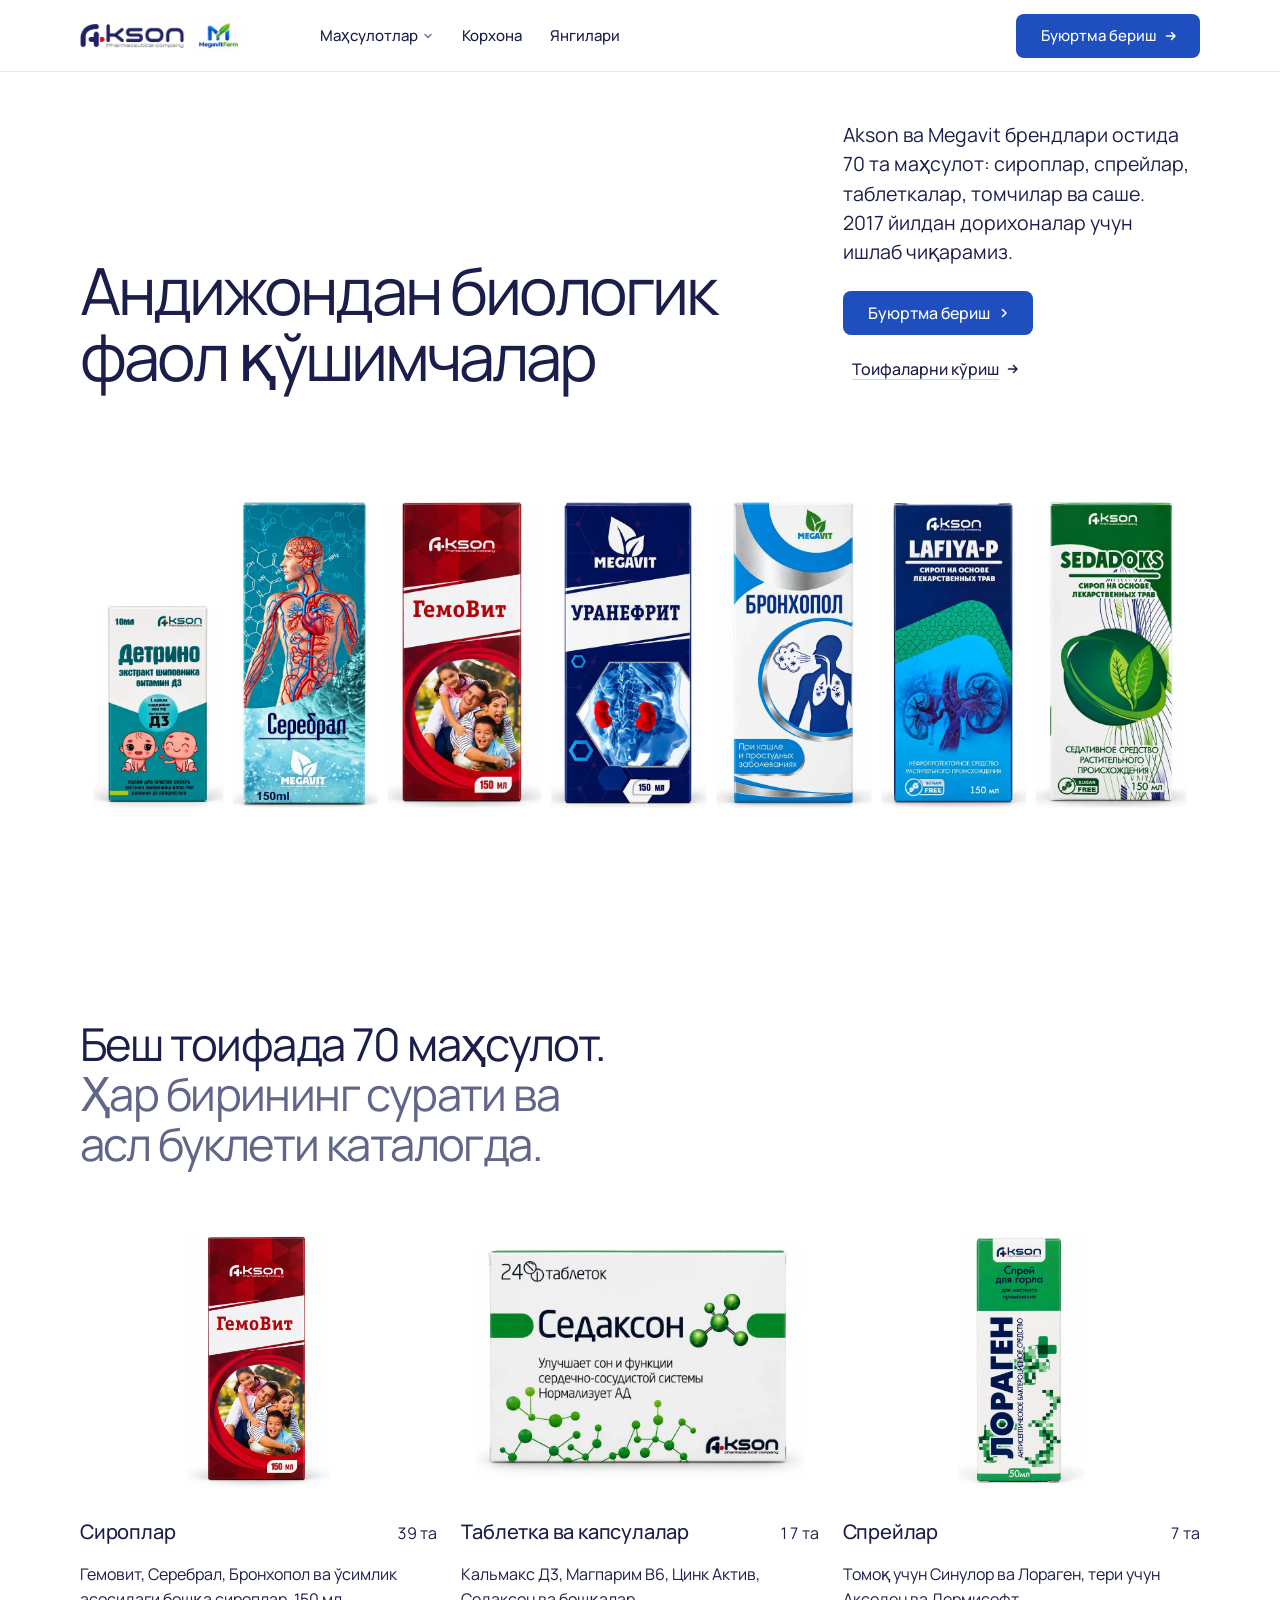
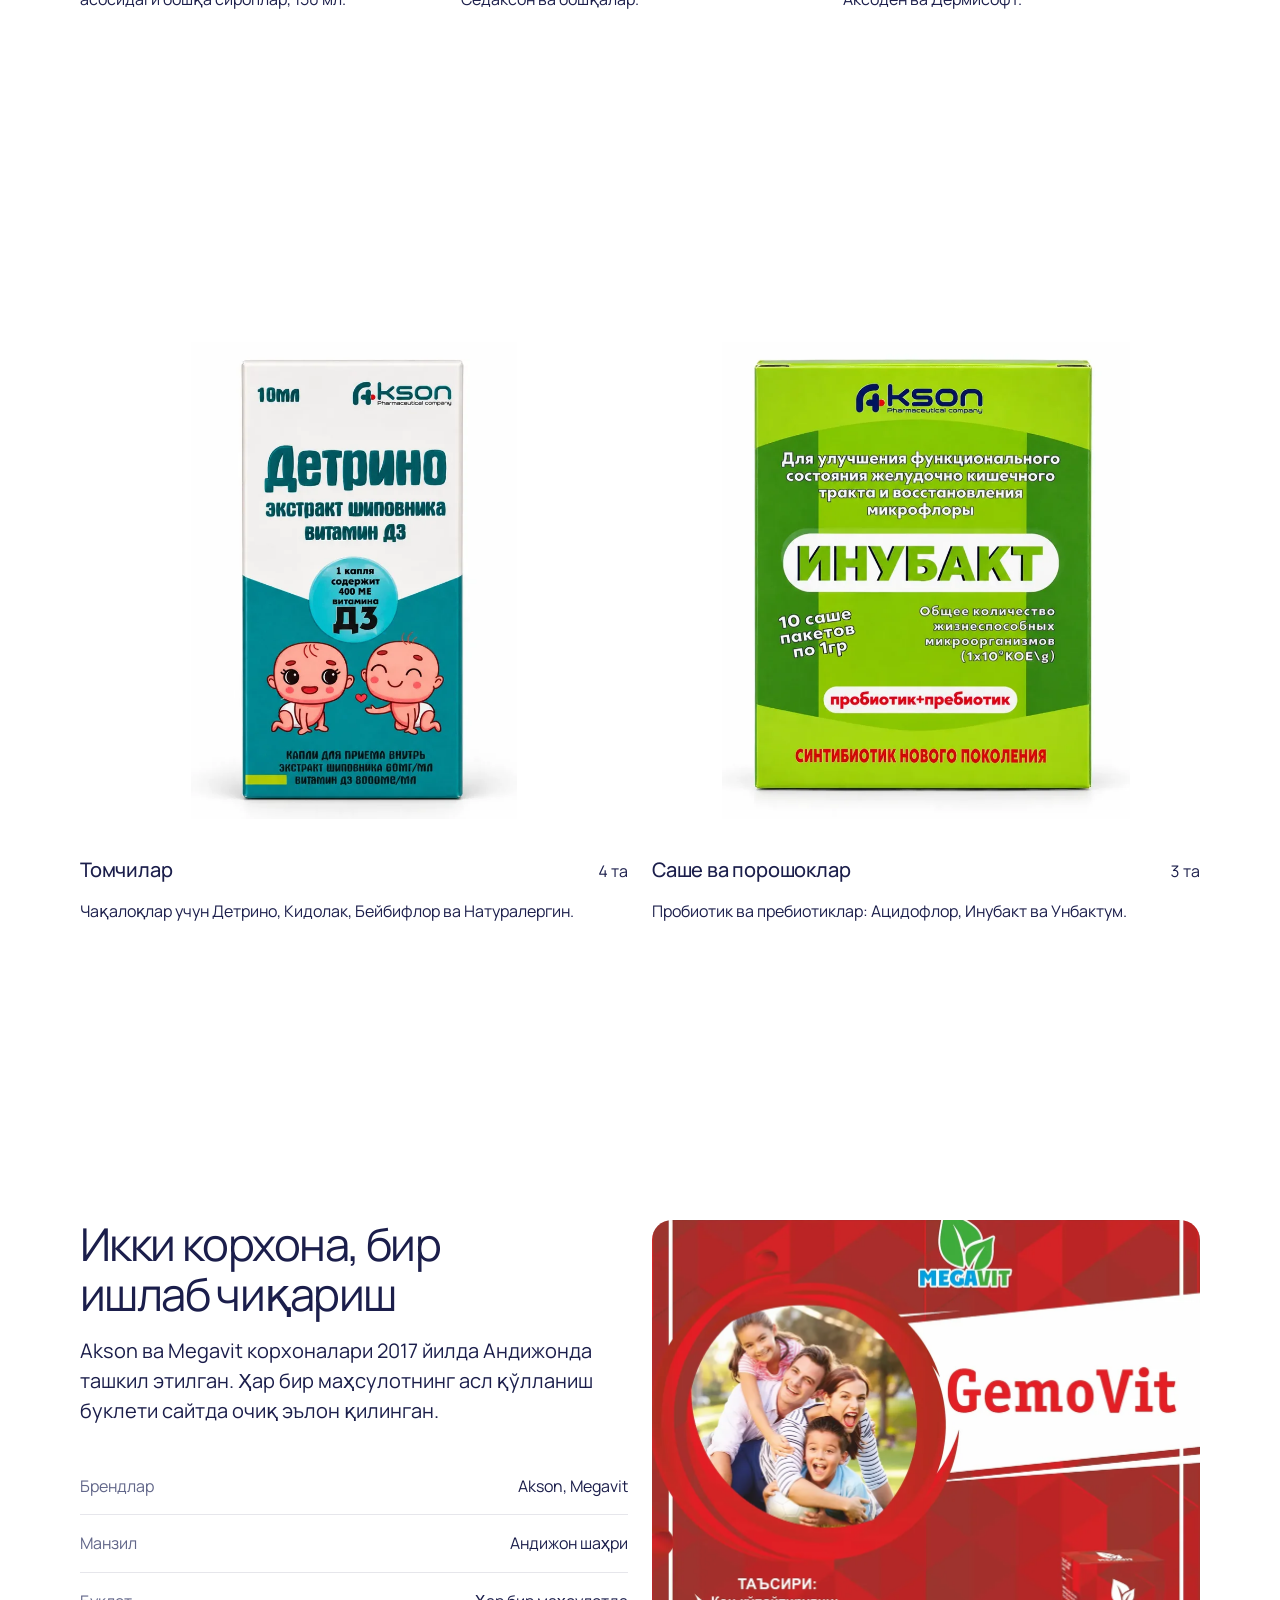
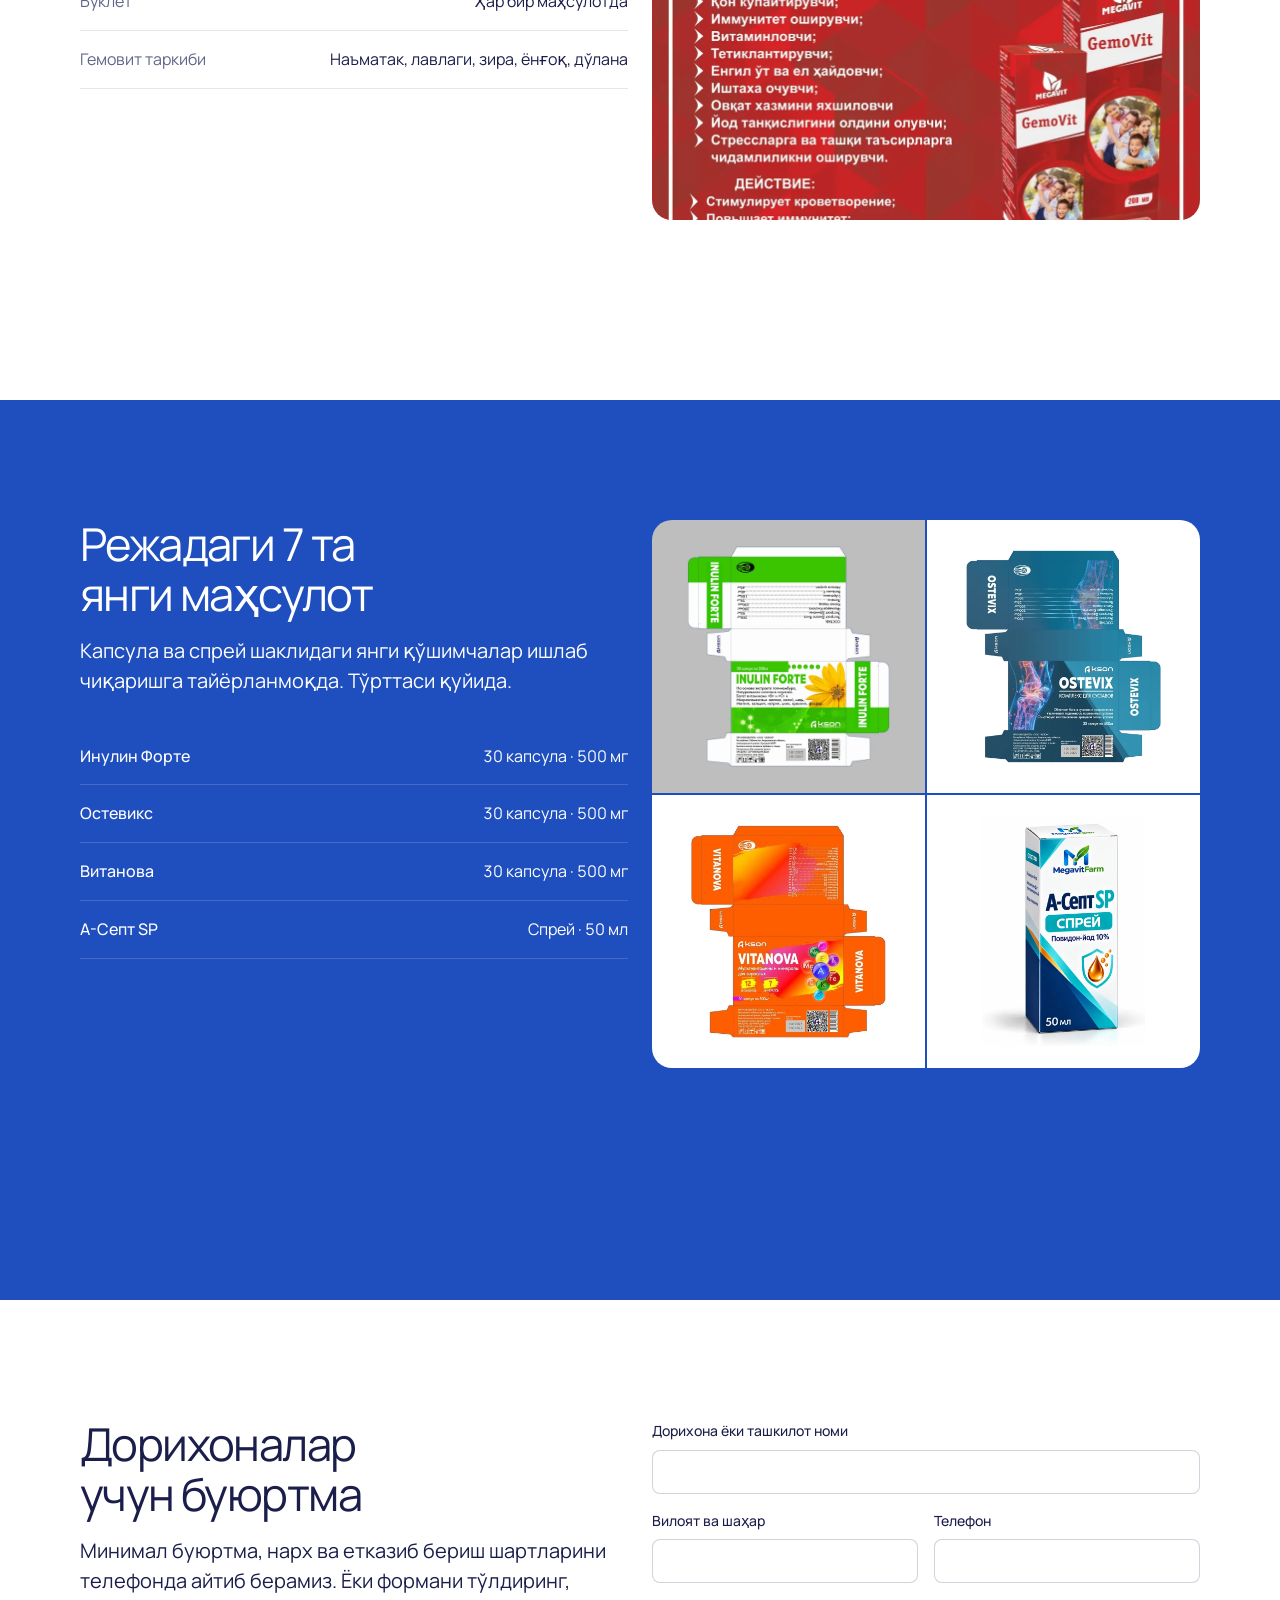
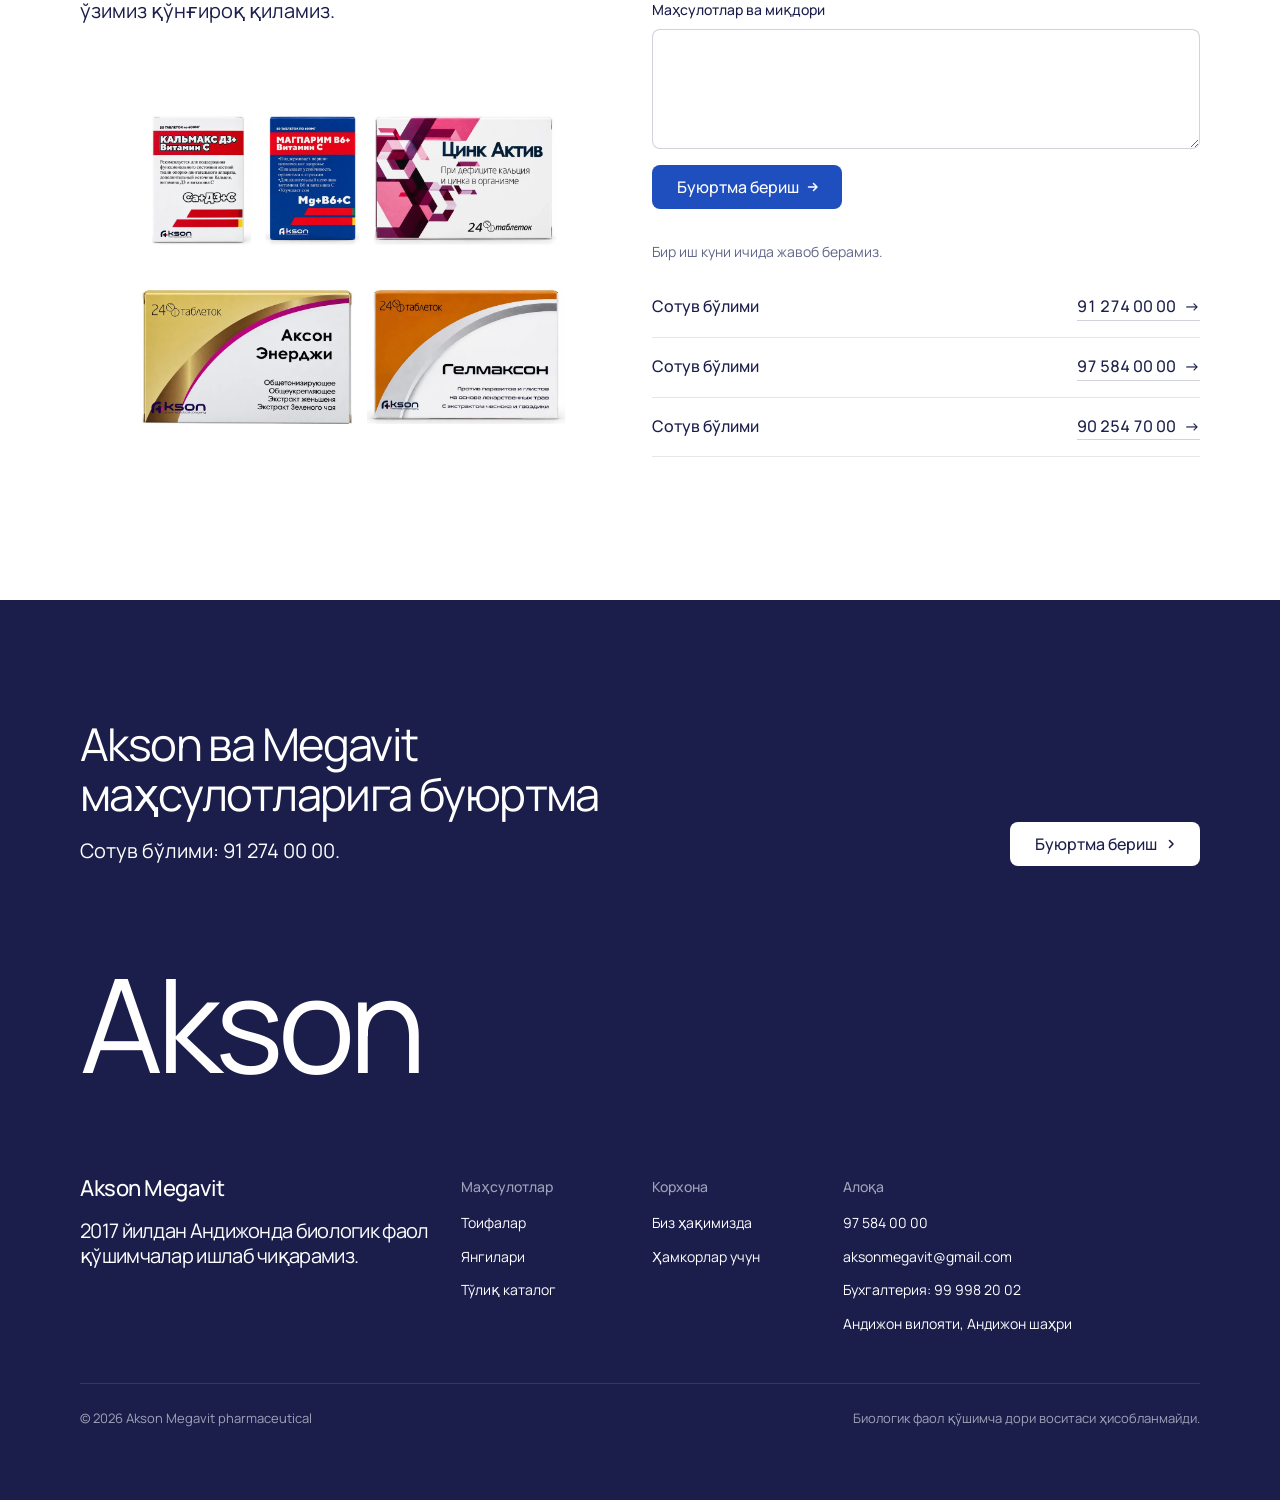
==== commit 0e2f69f2: "Landing: bigger order picture, phone line-up, layout fixes Order section gets a two-row tablet pack " ====
--- a/index.html
+++ b/index.html
@@ -46,7 +46,7 @@
   .tile__media.tile__media--pack { background: #fff; }
   .tile__media--pack > img { object-fit: contain; padding: 4%; }
   #range .tile { --tile-ratio: 5 / 4; }
-  @media (min-width: 1024px) { #range .grid > .tile.span-6 { --tile-ratio: 10 / 9; } }
+  @media (min-width: 1024px) { #range .grid > .tile.span-6 { --tile-ratio: 20 / 19; } }
   /* the tablet's footer: the contact column takes the rest of the row the link columns leave */
   @media (min-width: 640px) and (max-width: 1023px) { .footer .footer__col:last-child { grid-column: auto / span 6; } }
   .footer__col a { overflow-wrap: anywhere; }
@@ -61,7 +61,7 @@
   /* the phone sets each category as a row: the pack on the left, its name and line beside it */
   @media (max-width: 639px) {
     #range .grid > .tile { grid-column: 1 / -1; }
-    #range .tile { --tile-ratio: 1 / 1; grid-template-columns: 164px minmax(0, 1fr); column-gap: var(--s-4); row-gap: var(--s-2); }
+    #range .tile { --tile-ratio: 1 / 1; grid-template-columns: min(176px, 46%) minmax(0, 1fr); column-gap: var(--s-4); row-gap: var(--s-2); }
     #range .tile__media { grid-row: 1 / span 2; }
     #range .tile__head { flex-wrap: wrap; gap: 0 var(--s-2); }
     #range .tile__head > h3 { min-width: 0; }
@@ -74,8 +74,13 @@
   @media (max-width: 1023px) { .develop { height: auto; aspect-ratio: 4 / 3; margin-top: var(--s-7); } }
   .contact-phones a { font-variant-numeric: tabular-nums; }
   .contact-phones .rows__value { white-space: nowrap; max-width: none; }
-  .order__media { margin-top: var(--s-5); aspect-ratio: 4 / 1; background: #fff; }
-  @media (max-width: 639px) { .order__media { aspect-ratio: 3 / 1; } }
+  .order__media { aspect-ratio: 3 / 2; background: #fff; }
+  @media (min-width: 640px) and (max-width: 1023px) { #order { --h: 2; } }
+  @media (max-width: 639px) { .order__media { aspect-ratio: 1; } #range .grid { row-gap: var(--s-7); } }
+  .contact-phones { margin-top: var(--s-6); }
+  /* the hero's line-up: seven packs from 640px, three on a phone so each stays readable */
+  .hero__stage > .lineup--phone { display: none; }
+  @media (max-width: 639px) { .hero__stage > .lineup--wide { display: none; } .hero__stage > .lineup--phone { display: block; } }
   .order__media > .frame__img { object-fit: contain; }
   /* Uzbek Cyrillic words run long: the phone h1 steps down so the headline keeps to two lines */
   @media (max-width: 639px) { .hero--product { --ly-h1: 31px; } }
@@ -144,7 +149,8 @@
         <div class="btn-row"><a class="btn btn--primary" href="#order">Буюртма бериш<svg class="m-arrow" viewBox="0 0 12 12" aria-hidden="true"><path class="m-arrow__stem" d="M1 6h8"/><path class="m-arrow__head" d="M4.5 2.5 8 6l-3.5 3.5"/></svg></a><a class="btn btn--secondary" href="#range">Тоифаларни кўриш</a></div>
       </div>
       <div class="hero__stage">
-        <img class="is-cutout" src="img/lineup.webp" srcset="img/lineup-phone.webp 1493w, img/lineup.webp 3300w" sizes="(max-width: 639px) 342px, 1280px" alt="Детрино, Серебрал, Гемовит, Уранефрит, Бронхопол, Лафия-П ва Седадокс қадоқлари бир қаторда" width="3300" height="980" fetchpriority="high" data-source="client" data-subject="the client's own product boxes">
+        <img class="is-cutout lineup--wide" src="img/lineup.webp" alt="Детрино, Серебрал, Гемовит, Уранефрит, Бронхопол, Лафия-П ва Седадокс қадоқлари бир қаторда" width="3300" height="980" fetchpriority="high" data-source="client" data-subject="the client's own product boxes">
+        <img class="is-cutout lineup--phone" src="img/lineup-phone.webp" alt="Серебрал, Гемовит ва Уранефрит қадоқлари" width="1493" height="980" loading="lazy" data-source="client" data-subject="the client's own product boxes">
       </div>
     </div></div>
   </section>
@@ -238,15 +244,10 @@
       <div class="grid grid--top">
         <div class="span-6">
           <div class="section-head">
-            <h2 id="order-h">Дорихона ва дистрибьюторлар учун буюртма</h2>
+            <h2 id="order-h">Дорихоналар учун буюртма</h2>
             <p>Минимал буюртма, нарх ва етказиб бериш шартларини телефонда айтиб берамиз. Ёки формани тўлдиринг, ўзимиз қўнғироқ қиламиз.</p>
           </div>
-          <ul class="rows contact-phones">
-            <li><span class="rows__name">Сотув бўлими</span><span class="rows__value"><a class="link" href="tel:+998912740000">91 274 00 00</a></span></li>
-            <li><span class="rows__name">Сотув бўлими</span><span class="rows__value"><a class="link" href="tel:+998975840000">97 584 00 00</a></span></li>
-            <li><span class="rows__name">Сотув бўлими</span><span class="rows__value"><a class="link" href="tel:+998902547000">90 254 70 00</a></span></li>
-          </ul>
-          <div class="frame frame--photo order__media"><img class="frame__img" src="img/packs-tablets.webp" alt="Кальмакс Д3, Магпарим B6, Цинк Актив, Аксон Энерджи ва Гелмаксон таблеткалари қадоқлари" width="1400" height="288" loading="lazy" data-source="client"></div>
+          <div class="frame frame--photo order__media"><img class="frame__img" src="img/packs-tablets.webp" alt="Кальмакс Д3, Магпарим B6, Цинк Актив, Аксон Энерджи ва Гелмаксон таблеткалари қадоқлари" width="1600" height="1200" loading="lazy" data-source="client"></div>
         </div>
         <div class="span-6 start-7">
           <form class="form" action="mailto:aksonmegavit@gmail.com" method="post" enctype="text/plain" data-endpoint="" data-sent="Буюртмангиз қабул қилинди. Бир иш куни ичида қўнғироқ қиламиз." novalidate>
@@ -266,6 +267,11 @@
             <p class="form__status" role="status" data-form-status></p>
             <p class="t-small muted">Бир иш куни ичида жавоб берамиз.</p>
           </form>
+          <ul class="rows contact-phones">
+            <li><span class="rows__name">Сотув бўлими</span><span class="rows__value"><a class="link" href="tel:+998912740000">91 274 00 00</a></span></li>
+            <li><span class="rows__name">Сотув бўлими</span><span class="rows__value"><a class="link" href="tel:+998975840000">97 584 00 00</a></span></li>
+            <li><span class="rows__name">Сотув бўлими</span><span class="rows__value"><a class="link" href="tel:+998902547000">90 254 70 00</a></span></li>
+          </ul>
         </div>
       </div>
     </div>
@@ -288,7 +294,7 @@
           <p class="footer__lede">2017 йилдан Андижонда биологик фаол қўшимчалар ишлаб чиқарамиз.</p>
         </div>
         <div class="span-2 footer__col"><h3>Маҳсулотлар</h3><ul><li><a href="#range">Тоифалар</a></li><li><a href="#new">Янгилари</a></li><li><a href="https://aksonmegavit.uz/catalog.html">Тўлиқ каталог</a></li></ul></div>
-        <div class="span-2 footer__col"><h3>Корхона</h3><ul><li><a href="#about">Биз ҳақимизда</a></li><li><a href="#order">Ҳамкорлик</a></li></ul></div>
+        <div class="span-2 footer__col"><h3>Корхона</h3><ul><li><a href="#about">Биз ҳақимизда</a></li><li><a href="https://aksonmegavit.uz/partners.html">Ҳамкорлар учун</a></li></ul></div>
         <div class="span-4 footer__col"><h3>Алоқа</h3><ul><li><a href="tel:+998975840000">97 584 00 00</a></li><li><a href="mailto:aksonmegavit@gmail.com">aksonmegavit@gmail.com</a></li><li>Бухгалтерия: 99 998 20 02</li><li>Андижон вилояти, Андижон шаҳри</li></ul></div>
       </div>
       <div class="footer__legal">
